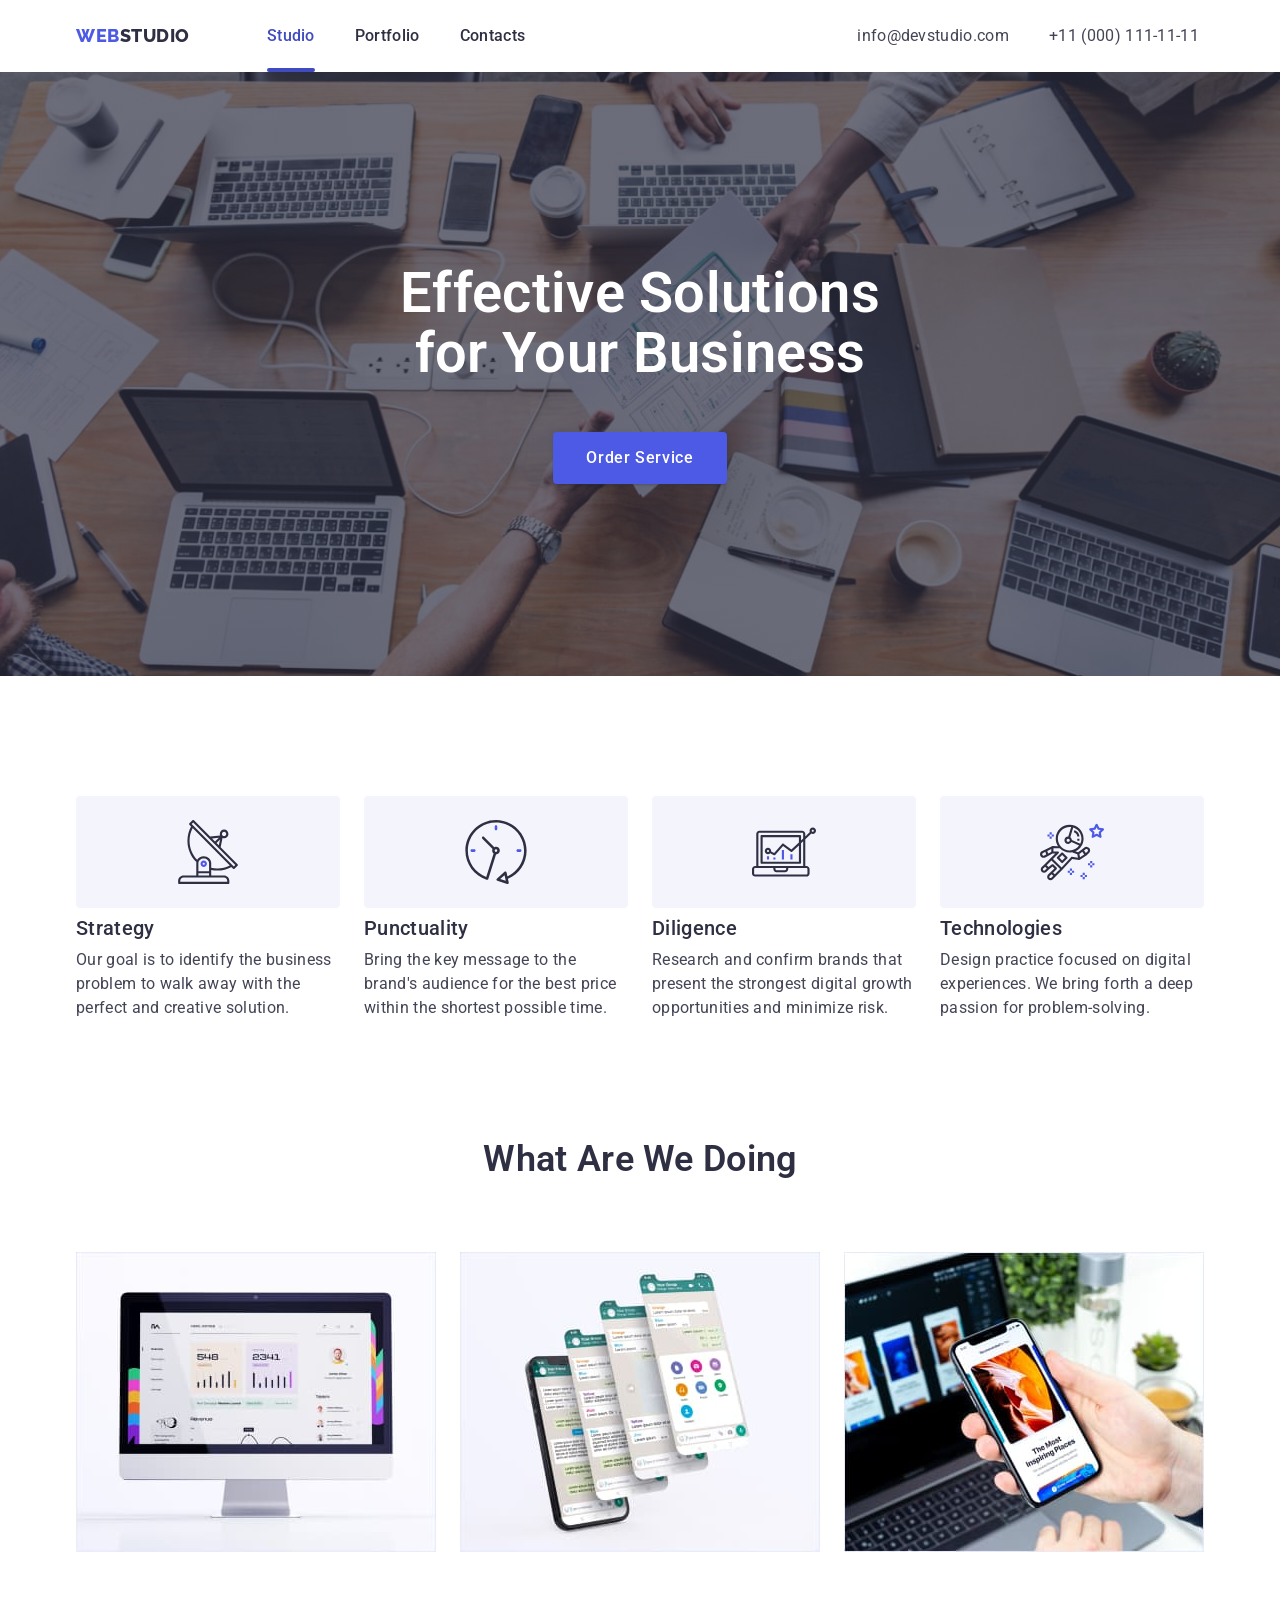
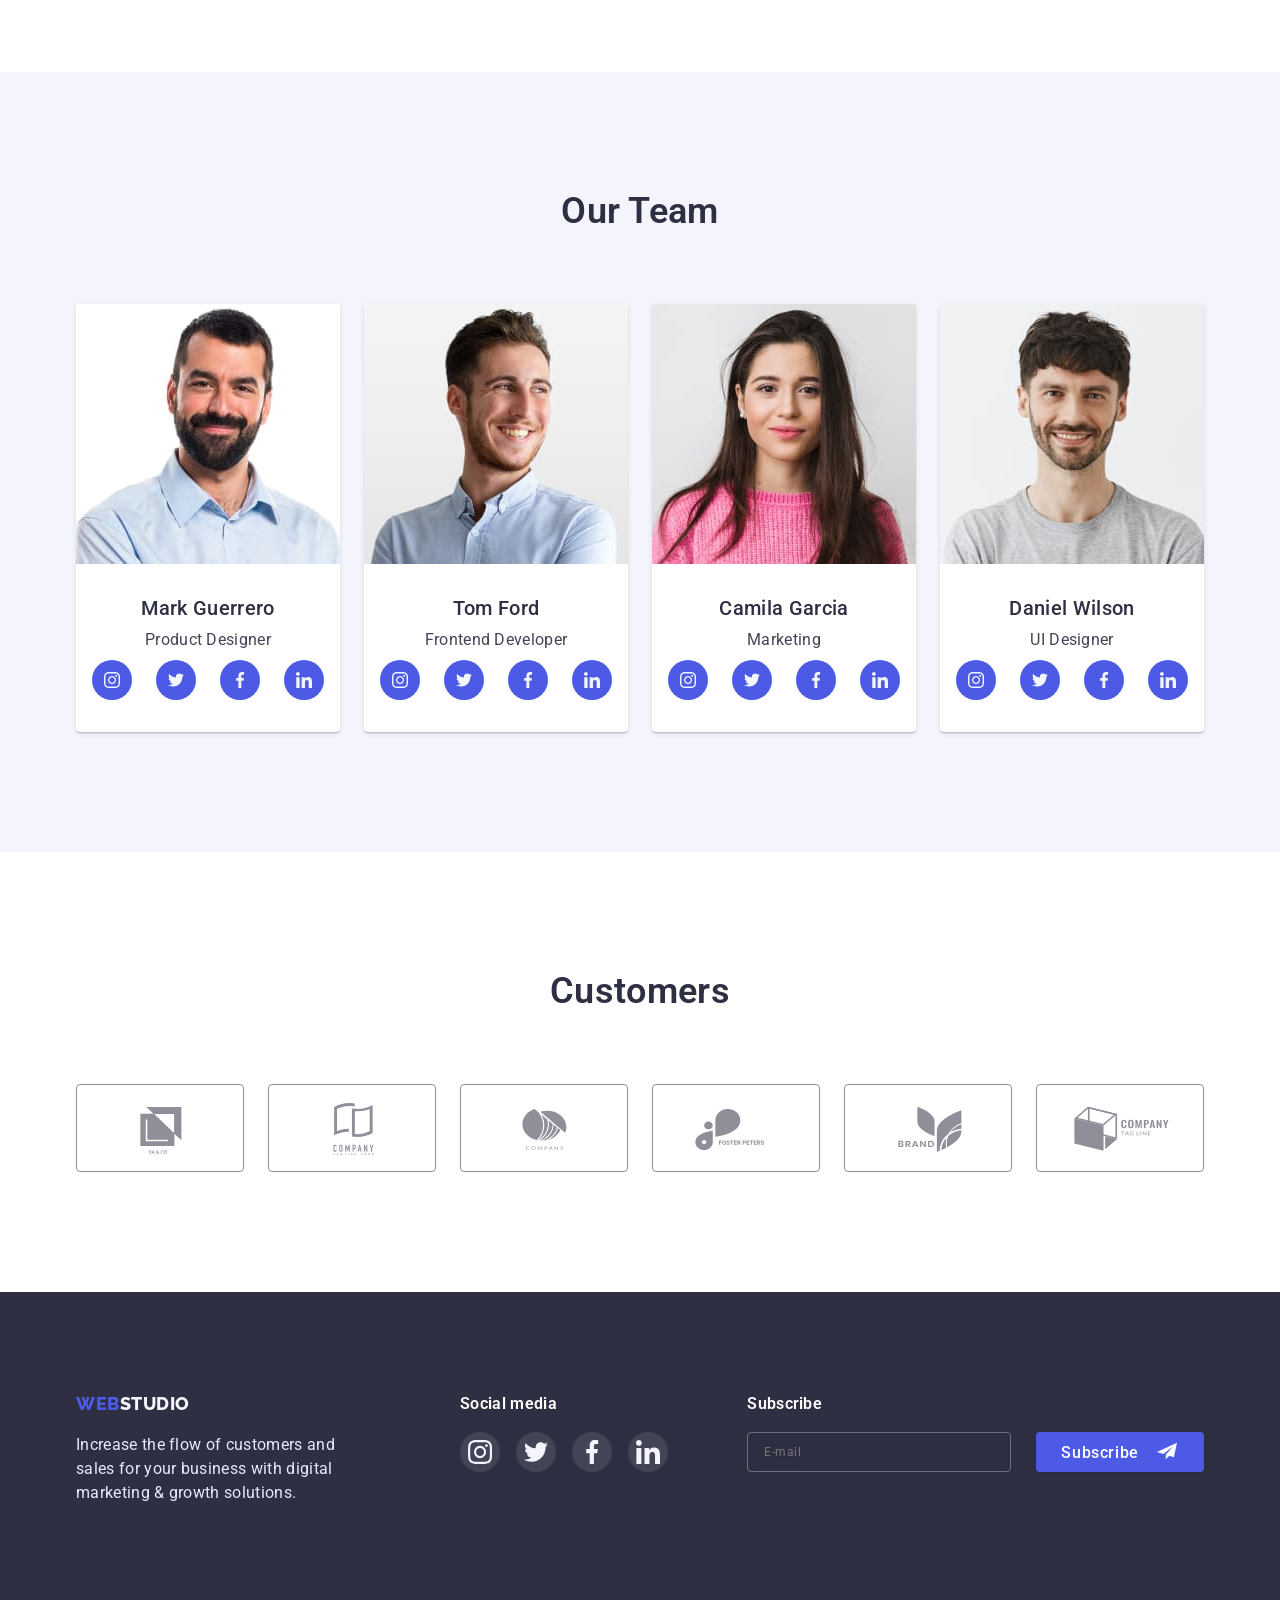
==== index.html @ 8a336330 "Modal form" ====
<!DOCTYPE html>
<html lang="en">
  <head>
    <meta charset="UTF-8" />
    <meta http-equiv="X-UA-Compatible" content="IE=edge" />
    <meta name="viewport" content="width=device-width, initial-scale=1.0" />
    <title>Document</title>
    <link rel="preconnect" href="https://fonts.googleapis.com" />
    <link rel="preconnect" href="https://fonts.gstatic.com" crossorigin />
    <link
      href="https://fonts.googleapis.com/css2?family=Raleway:wght@800&family=Roboto:wght@400;500;700;900&display=swap"
      rel="stylesheet"
    />
    <link
      rel="stylesheet"
      href="https://cdnjs.cloudflare.com/ajax/libs/modern-normalize/1.1.0/modern-normalize.min.css"
    />
    <link rel="stylesheet" href="css/styles.css" />
  </head>
  <body>
    <header class="page-header">
      <div class="container main-nav">
        <nav class="main-nav">
          <!--Logo-->
          <a class="logo" href="./index.html">
            <span class="logo-part">Web</span>studio
          </a>
          <!--Navigation-->
          <ul class="site-nav list">
            <li class="item">
              <a href="./index.html" class="link current">Studio</a>
            </li>
            <li class="item">
              <a href="./portfoilo.html" class="link">Portfolio</a>
            </li>
            <li class="item"><a href="/" class="link">Contacts</a></li>
          </ul>
        </nav>
        <!--Contacts-->
        <ul class="contacts list">
          <li class="item">
            <a href="mailto:info@devstudio.com" class="contacts-link"
              >info@devstudio.com</a
            >
          </li>
          <li class="item">
            <a href="tel:+110001111111" class="contacts-link"
              >+11 (000) 111-11-11</a
            >
          </li>
        </ul>
      </div>
    </header>

    <main>
      <section class="hero">
        <div class="container">
          <h1 class="hero-title">Effective Solutions for Your Business</h1>
          <!--Button-->
          <button data-modal-open class="button primary" type="button">
            Order Service
          </button>
        </div>
      </section>

      <!--Description-->
      <section class="section">
        <div class="container">
          <h2 class="section-title secret-name">Advantages</h2>
          <ul class="descr-list list">
            <li class="item">
              <div class="advantages">
                <svg class="advantages-icon">
                  <use
                    href="./images/icons.svg#icon-antenna"
                    width="64"
                    height="64"
                  ></use>
                </svg>
              </div>
              <h3 class="title">Strategy</h3>
              <p>
                Our goal is to identify the business problem to walk away with
                the perfect and creative solution.
              </p>
            </li>

            <li class="item">
              <div class="advantages">
                <svg class="advantages-icon">
                  <use
                    href="./images/icons.svg#icon-clock"
                    width="64"
                    height="64"
                  ></use>
                </svg>
              </div>
              <h3 class="title">Punctuality</h3>
              <p>
                Bring the key message to the brand's audience for the best price
                within the shortest possible time.
              </p>
            </li>

            <li class="item">
              <div class="advantages">
                <svg class="advantages-icon">
                  <use
                    href="./images/icons.svg#icon-diagram"
                    width="64"
                    height="64"
                  ></use>
                </svg>
              </div>
              <h3 class="title">Diligence</h3>
              <p>
                Research and confirm brands that present the strongest digital
                growth opportunities and minimize risk.
              </p>
            </li>

            <li class="item">
              <div class="advantages">
                <svg class="advantages-icon">
                  <use
                    href="./images/icons.svg#icon-astronaut"
                    width="64"
                    height="64"
                  ></use>
                </svg>
              </div>
              <h3 class="title">Technologies</h3>
              <p>
                Design practice focused on digital experiences. We bring forth a
                deep passion for problem-solving.
              </p>
            </li>
          </ul>
        </div>
      </section>

      <section class="section no-toppadding">
        <div class="container">
          <h2 class="section-title">What are we doing</h2>
          <ul class="example-list list">
            <li class="item">
              <img src="./images/pc.jpg" alt="PC" width="360" height="300" />
            </li>
            <li class="item">
              <img
                src="./images/smarphone.jpg"
                alt="Smarphone"
                width="360"
                height="300"
              />
            </li>
            <li class="item">
              <img
                src="./images/smarphone_in_hand.jpg"
                alt="Smarphone_in_hand"
                width="360"
                height="300"
              />
            </li>
          </ul>
        </div>
      </section>

      <!--Our Team-->
      <section class="section team">
        <div class="container">
          <h2 class="section-title">Our team</h2>
          <ul class="team-list list">
            <li class="card">
              <img
                class="image"
                src="./images/mark_guerrero.jpg"
                alt="Mark Guerrero"
                width="264"
                height="260"
              />
              <div class="card-content">
                <h3 class="title">Mark Guerrero</h3>
                <p>Product Designer</p>
                <ul class="social-links list">
                  <li>
                    <a href="/" class="icon instagram">
                      <svg width="16px" height="16px">
                        <use href="./images/icons.svg#icon-instagram"></use>
                      </svg>
                    </a>
                  </li>
                  <li>
                    <a href="/" class="icon twitter">
                      <svg width="16px" height="16px">
                        <use href="./images/icons.svg#icon-twitter"></use>
                      </svg>
                    </a>
                  </li>
                  <li>
                    <a href="/" class="icon facebook">
                      <svg width="16px" height="16px">
                        <use href="./images/icons.svg#icon-facebook"></use>
                      </svg>
                    </a>
                  </li>
                  <li>
                    <a href="/" class="icon linkedin">
                      <svg width="16px" height="16px">
                        <use href="./images/icons.svg#icon-linkedin"></use>
                      </svg>
                    </a>
                  </li>
                </ul>
              </div>
            </li>
            <li class="card">
              <img
                class="image"
                src="./images/tom_ford.jpg"
                alt="Tom Ford"
                width="264"
                height="260"
              />
              <div class="card-content">
                <h3 class="title">Tom Ford</h3>
                <p>Frontend Developer</p>
                <ul class="social-links list">
                  <li>
                    <a href="/" class="icon instagram">
                      <svg width="16px" height="16px">
                        <use href="./images/icons.svg#icon-instagram"></use>
                      </svg>
                    </a>
                  </li>
                  <li>
                    <a href="/" class="icon twitter">
                      <svg width="16px" height="16px">
                        <use href="./images/icons.svg#icon-twitter"></use>
                      </svg>
                    </a>
                  </li>
                  <li>
                    <a href="/" class="icon facebook">
                      <svg width="16px" height="16px">
                        <use href="./images/icons.svg#icon-facebook"></use>
                      </svg>
                    </a>
                  </li>
                  <li>
                    <a href="/" class="icon linkedin">
                      <svg width="16px" height="16px">
                        <use href="./images/icons.svg#icon-linkedin"></use>
                      </svg>
                    </a>
                  </li>
                </ul>
              </div>
            </li>
            <li class="card">
              <img
                class="image"
                src="./images/camila_garcia.jpg"
                alt="Camila Garcia"
                width="264"
                height="260"
              />
              <div class="card-content">
                <h3 class="title">Camila Garcia</h3>
                <p>Marketing</p>
                <ul class="social-links list">
                  <li>
                    <a href="/" class="icon instagram">
                      <svg width="16px" height="16px">
                        <use href="./images/icons.svg#icon-instagram"></use>
                      </svg>
                    </a>
                  </li>
                  <li>
                    <a href="/" class="icon twitter">
                      <svg width="16px" height="16px">
                        <use href="./images/icons.svg#icon-twitter"></use>
                      </svg>
                    </a>
                  </li>
                  <li>
                    <a href="/" class="icon facebook">
                      <svg width="16px" height="16px">
                        <use href="./images/icons.svg#icon-facebook"></use>
                      </svg>
                    </a>
                  </li>
                  <li>
                    <a href="/" class="icon linkedin">
                      <svg width="16px" height="16px">
                        <use href="./images/icons.svg#icon-linkedin"></use>
                      </svg>
                    </a>
                  </li>
                </ul>
              </div>
            </li>
            <li class="card">
              <img
                class="image"
                src="./images/daniel_wilson.jpg"
                alt="Daniel Wilson"
                width="264"
                height="260"
              />
              <div class="card-content">
                <h3 class="title">Daniel Wilson</h3>
                <p>UI Designer</p>
                <ul class="social-links list">
                  <li>
                    <a href="/" class="icon instagram">
                      <svg width="16px" height="16px">
                        <use href="./images/icons.svg#icon-instagram"></use>
                      </svg>
                    </a>
                  </li>
                  <li>
                    <a href="/" class="icon twitter">
                      <svg width="16px" height="16px">
                        <use href="./images/icons.svg#icon-twitter"></use>
                      </svg>
                    </a>
                  </li>
                  <li>
                    <a href="/" class="icon facebook">
                      <svg width="16px" height="16px">
                        <use href="./images/icons.svg#icon-facebook"></use>
                      </svg>
                    </a>
                  </li>
                  <li>
                    <a href="/" class="icon linkedin">
                      <svg width="16px" height="16px">
                        <use href="./images/icons.svg#icon-linkedin"></use>
                      </svg>
                    </a>
                  </li>
                </ul>
              </div>
            </li>
          </ul>
        </div>
      </section>

      <!-- Customers -->

      <section class="section">
        <div class="container">
          <h2 class="section-title">Customers</h2>
          <ul class="customers-list list">
            <li>
              <a href="/" class="customer">
                <svg class="customer-icon" width="104" height="56">
                  <use href="./images/icons.svg#icon-yaco"></use>
                </svg>
              </a>
            </li>
            <li>
              <a href="/" class="customer">
                <svg class="customer-icon" width="104" height="56">
                  <use href="./images/icons.svg#icon-tagline-here"></use>
                </svg>
              </a>
            </li>
            <li>
              <a href="/" class="customer">
                <svg class="customer-icon" width="104" height="56">
                  <use href="./images/icons.svg#icon-company"></use>
                </svg>
              </a>
            </li>
            <li>
              <a href="/" class="customer">
                <svg class="customer-icon" width="104" height="56">
                  <use href="./images/icons.svg#icon-foster-peters"></use>
                </svg>
              </a>
            </li>
            <li>
              <a href="/" class="customer">
                <svg class="customer-icon" width="104" height="56">
                  <use href="./images/icons.svg#icon-brand"></use>
                </svg>
              </a>
            </li>
            <li>
              <a href="/" class="customer">
                <svg class="customer-icon" width="104" height="56">
                  <use href="./images/icons.svg#icon-company-tagline"></use>
                </svg>
              </a>
            </li>
          </ul>
        </div>
      </section>
    </main>
    <footer class="footer">
      <div class="container">
        <!--Logo-->
        <div>
          <a href="./index.html" class="footer-logo">
            <span class="logo-part">Web</span>studio
          </a>
          <p class="text">
            Increase the flow of customers and sales for your business with
            digital marketing & growth solutions.
          </p>
        </div>

        <div class="link-container">
          <h2 class="links-header">Social media</h2>
          <ul class="social-links footer list">
            <li>
              <a href="/" class="icon footer">
                <svg width="24px" height="24px">
                  <use href="./images/icons.svg#icon-instagram"></use>
                </svg>
              </a>
            </li>
            <li>
              <a href="/" class="icon footer">
                <svg width="24px" height="24px">
                  <use href="./images/icons.svg#icon-twitter"></use>
                </svg>
              </a>
            </li>
            <li>
              <a href="/" class="icon footer">
                <svg width="24px" height="24px">
                  <use href="./images/icons.svg#icon-facebook"></use>
                </svg>
              </a>
            </li>
            <li>
              <a href="/" class="icon footer">
                <svg width="24px" height="24px">
                  <use href="./images/icons.svg#icon-linkedin"></use>
                </svg>
              </a>
            </li>
          </ul>
        </div>

        <div class="footer-subscribe">
          <p class="links-header">Subscribe</p>

          <form class="footer-form">
            <input
              type="email"
              class="form-input"
              name="email"
              id="email"
              placeholder="E-mail"
            />

            <button class="button primary" type="submit">
              Subscribe
              <svg width="24px" height="20px">
                <use href="./images/icons.svg#icon-plane"></use>
              </svg>
            </button>
          </form>
        </div>
      </div>
    </footer>
    <!-- Modal -->
    <div class="backdrop is-hidden" data-modal>
      <div class="modal">
        <button data-modal-close class="btn-close">
          <svg width="8px" height="8px">
            <use href="./images/icons.svg#icon-close"></use>
          </svg>
        </button>

        <form class="form">
          <h1 class="form-title">
            Leave your contacts and we will call you back
          </h1>

          <div class="form-field">
            <label for="name">Name</label>
            <div class="input-wrap">
              <input type="text" class="form-input" name="name" id="name" />
              <svg class="form-icon" width="18px" height="18px">
                <use href="./images/icons.svg#icon-person"></use>
              </svg>
            </div>
          </div>

          <div class="form-field">
            <label for="phone">Phone</label>
            <div class="input-wrap">
              <input type="tel" class="form-input" name="phone" id="phone" />
              <svg class="form-icon" width="18px" height="24px">
                <use href="./images/icons.svg#icon-phone"></use>
              </svg>
            </div>
          </div>

          <div class="form-field">
            <label for="email">Email</label>
            <div class="input-wrap">
              <input type="email" class="form-input" name="email" id="email" />
              <svg class="form-icon" width="18px" height="24px">
                <use href="./images/icons.svg#icon-email"></use>
              </svg>
            </div>
          </div>

          <div class="form-field">
            <label for="comment">Comment</label>
            <textarea
              name="comment"
              id="comment"
              rows="8"
              placeholder="Text input"
            ></textarea>
          </div>

          <div class="agree">
            <input class="checkbox" type="checkbox" name="policy" id="policy" />
            <span class="icon-noagree"></span>
            <label for="policy">
              I accept the terms and conditions of the
              <a class="link" href="">Privacy Policy</a>
            </label>
            <svg class="icon-agree" width="16px" height="16px">
              <use href="./images/icons.svg#icon-agree"></use>
            </svg>
          </div>

          <div class="form-btn">
            <button class="button primary" type="submit">Send</button>
          </div>
        </form>
      </div>
    </div>

    <script src="./modal.js"></script>
  </body>
</html>
---- css/styles.css ----
/* цвет основного текста #434455;
вторичный цвет текста #2E2F42;
белый #FFFFFF;
акцент #4D5AE5; 
Вторичный цвет фона #F4F4FD;
#E7E9FC;
*/

:root {
	--primary-text-color: #434455;
	--title-text-color: #2E2F42;
	--accent-color: #4D5AE5;
	--ocean-color: #404BBF;
	--primary-white-color: #FFFFFF;
	--secondary-white-color: #F4F4FD;
	--footer-white-color: #E7E9FC;

	--main-font-family: Roboto,
		sans-serif;
	--main-font-size: 16px;
	--main-line-height: 1.5;
	--section-title-font-size: 36px;
	--section-title-line-height: 1.11;
	--title-font-size: 20px;
	--title-line-height: 1.2;
	--main-letter-spacing: 0.02em;
	--btn-letter-spacing: 0.04em;

	--main-box-shadow: 0px 1px 6px rgba(46, 47, 66, 0.08),
		0px 1px 1px rgba(46, 47, 66, 0.16),
		0px 2px 1px rgba(46, 47, 66, 0.08);

	--main-cubic-bezier: cubic-bezier(0.4, 0, 0.2, 1);

}

.list {
	list-style: none;
}

.secret-name {
	position: absolute;
	width: 1px;
	height: 1px;
	margin: -1px;
	padding: 0;
	overflow: hidden;
	border: 0;
	clip: rect(0 0 0 0);
}

h1,
h2,
h3,
h4,
h5,
h6,
p,
ul {
	padding: 0;
	margin: 0;
}

img {
	display: block;

	max-width: 100%;
}

body {
	color: var(--primary-text-color);
	background-color: var(--primary-white-color);
	font-family: var(--main-font-family);
	font-size: var(--main-font-size);
	line-height: var(--main-line-height);
	letter-spacing: var(--main-letter-spacing);
}

.container {
	padding-left: 15px;
	padding-right: 15px;
	margin-left: auto;
	margin-right: auto;

	width: 1158px;
}

/* Logo */
.logo,
.footer-logo {
	color: var(--title-text-color);
	font-family: Raleway, sans-serif;
	font-weight: 800;
	font-size: 18px;
	line-height: 1.33;
	letter-spacing: 0.03em;
	text-transform: uppercase;
	text-decoration: none;
}

.logo-part {
	color: var(--accent-color);
}

/* Page header */
.page-header {
	box-shadow: 0px 2px 1px rgba(46, 47, 66, 0.08), 0px 1px 1px rgba(46, 47, 66, 0.16), 0px 1px 6px rgba(46, 47, 66, 0.08);
}

/* Site nav */

.main-nav {
	display: flex;
	align-items: center;
}

.site-nav {
	display: flex;
	margin-left: 77px;
}

.site-nav .item:not(:last-child) {
	margin-right: 40px;
}

.site-nav .link {
	display: block;
	padding-top: 24px;
	padding-bottom: 24px;

	color: var(--title-text-color);
	font-weight: 500;
	text-decoration: none;

	transition: color 250ms var(--main-cubic-bezier);
}

.contacts {
	display: flex;
	margin-left: 332px;
}

.contacts-link {
	color: var(--primary-text-color);
	text-decoration: none;

	transition: color 250ms var(--main-cubic-bezier);
}

.contacts .item+.item {
	margin-left: 40px;
}

.site-nav .link:hover,
.contacts-link:hover,
.site-nav .link:focus,
.contacts-link:focus {
	color: var(--ocean-color);
}

.site-nav .link.current {
	color: var(--ocean-color);
	position: relative;
}

.site-nav .link.current::after {
	position: absolute;
	display: inline-block;
	left: 0;
	bottom: 0;

	content: '';
	width: 100%;
	height: 4px;
	background-color: var(--ocean-color);
	border-radius: 2px;
	transform: scale(1, 1);
	transition: transform 250ms var(--main-cubic-bezier);
}

.site-nav .link.current:hover::after {
	transform: scale(0.3, 0.5);
}

/* Index.html */

/* Hero */

.hero {
	text-align: center;
	padding-top: 192px;
	padding-bottom: 192px;
	margin-left: auto;
	margin-right: auto;

	max-width: 1440px;
	min-height: 600px;

	background-color: var(--title-text-color);
	background-image:
		linear-gradient(to right, rgba(46, 47, 66, 0.7), rgba(46, 47, 66, 0.7)),
		url('../images/people_office.jpg');
	background-repeat: no-repeat;
	background-position: center;
	background-size: cover;
}

.hero-title {
	margin-left: auto;
	margin-right: auto;
	margin-bottom: 48px;

	width: 494px;

	color: var(--primary-white-color);
	font-weight: 600;
	font-size: 56px;
	line-height: 1.07;
}

/* Section */

.section {
	padding-top: 120px;
	padding-bottom: 120px;
}

.section.no-toppadding {
	padding-top: 0;
}

.toppadding {
	padding-top: 96px;
}

.section-title {
	margin-bottom: 72px;

	color: var(--title-text-color);
	font-weight: 600;
	font-size: var(--section-title-font-size);
	line-height: var(--section-title-line-height);
	text-align: center;
	text-transform: capitalize;
}

/* Features, Team, Examples */

.descr-list,
.team-list {
	display: flex;
}

.descr-list .item,
.team-list .card {
	margin-right: 24px;

	width: 264px;
}

.advantages {
	padding: 24px 100px;
	margin-bottom: 8px;

	height: 112px;
	border-radius: 4px;

	background-color: var(--secondary-white-color);
}

.example-list,
.work-list {
	display: flex;
	flex-wrap: wrap;
}

.example-list .item,
.work-list .item {
	width: 360px;
	margin-right: 24px;
	margin-bottom: 48px;
}

.work-list .item:hover,
.work-list .item:focus {
	box-shadow: var(--main-box-shadow);
}

.work-thumb {
	position: relative;
	overflow: hidden;
}

.work-overlay {
	position: absolute;
	top: 0;
	left: 0;
	width: 100%;
	height: 100%;
	background-color: var(--accent-color);
	transform: translateY(100%);

	transition: transform 250ms var(--main-cubic-bezier);
}

.work-descr {
	position: absolute;
	top: 40px;
	left: 32px;
	right: 32px;

	color: var(--secondary-white-color);
}

.work-list .item:hover .work-overlay,
.work-list .item:focus .work-overlay {
	transform: translateY(0);
}

.work-content {
	border-left: 0.5px solid #F4F4FD;
	border-right: 0.5px solid #F4F4FD;
	border-bottom: 0.5px solid #F4F4FD;
	box-shadow: 0px 1px 6px rgba(46, 47, 66, 0.08);
}

.work-content {
	padding: 32px 16px;
}

.card-content {
	padding: 32px 16px;
	text-align: center;
}

.descr-list .item:nth-child(4n),
.team-list .card:nth-child(4n),
.example-list .item:nth-child(3n),
.work-list .item:nth-child(3n) {
	margin-right: 0;
}

.example-list .item:nth-last-child(-n+3),
.work-list .item:nth-last-child(-n+3) {
	margin-bottom: 0;
}

.descr-list .title,
.team-list .title,
.work-list .title {
	margin-bottom: 8px;

	color: var(--title-text-color);
	font-weight: 500;
	font-size: var(--title-font-size);
	line-height: var(--title-line-height);
}

.social-links {
	display: inline-flex;
	gap: 24px;

	margin-top: 8px;
}

.icon {
	display: flex;
	justify-content: center;
	align-items: center;

	background: var(--accent-color);
	width: 40px;
	height: 40px;
	border-radius: 50%;

	transition: background 250ms var(--main-cubic-bezier);
}

.icon:hover,
.icon:focus {
	background: var(--ocean-color);
}

.team {
	background-color: var(--secondary-white-color);
}

.card {
	background-color: var(--primary-white-color);
	width: 264px;

	box-shadow: var(--main-box-shadow);
	border-radius: 0px 0px 4px 4px;
}

/* Customers */

.customers-list {
	display: flex;
	gap: 24px;
}

.customers-list li {
	width: calc((100% - 120px) / 6);
	height: 88px;
}

.customer {
	display: inline-flex;
	align-items: center;
	justify-content: center;

	width: 100%;
	height: 100%;

	border: 1px solid #8E8F99;
	border-radius: 4px;
	fill: #8E8F99;

	transition: border-color 250ms var(--main-cubic-bezier), fill 250ms var(--main-cubic-bezier);
}

.customer:hover,
.customer:focus {
	border-color: var(--accent-color);
	fill: var(--accent-color);
}

/* Filter */

.filter {
	margin-bottom: 72px;
	display: flex;
	justify-content: center;
}

.filter .item:not(:last-child) {
	margin-right: 24px;
}

/* Button */

.button {
	padding: 12px 24px;

	color: var(--title-text-color);
	background-color: var(--primary-white-color);
	cursor: pointer;
	font-weight: 500;
	letter-spacing: var(--btn-letter-spacing);

	border: 1px solid transparent;
	border-radius: 4px;
}

.button.primary {
	padding: 16px 32px;

	color: var(--primary-white-color);
	background-color: var(--accent-color);

	box-shadow: var(--main-box-shadow);

	transition: background-color 250ms var(--main-cubic-bezier), box-shadow 250ms var(--main-cubic-bezier);
}

.button.secondary {
	color: var(--accent-color);
	background-color: var(--secondary-white-color);

	border-color: var(--footer-white-color);

	transition: color 250ms var(--main-cubic-bezier), background-color 250ms var(--main-cubic-bezier),
		border-color 250ms var(--main-cubic-bezier), box-shadow 250ms var(--main-cubic-bezier);

}

.button.primary:hover,
.button.primary:focus {
	background-color: var(--ocean-color);

	box-shadow: 0px 4px 4px rgba(0, 0, 0, 0.15);
}

.button.secondary:hover,
.button.secondary:focus {
	color: var(--primary-white-color);
	background-color: var(--ocean-color);

	border-color: var(--ocean-color);
	box-shadow: 0px 3px 1px rgba(0, 0, 0, 0.1), 0px 2px 1px rgba(0, 0, 0, 0.08), 0px 2px 2px rgba(0, 0, 0, 0.12);
}

/* Footer */

.footer-logo {
	display: inline-block;

	color: var(--secondary-white-color);
}

.footer {
	background-color: var(--title-text-color);
}

footer {
	padding-top: 100px;
	padding-bottom: 100px;
}

.footer .container {
	display: flex;
}

.footer .text {
	width: 264px;
	margin-top: 16px;

	color: var(--footer-white-color);
	font-size: var(--main-font-size);
	line-height: var(--main-line-height);
	letter-spacing: var(--main-letter-spacing);

}

.links-header {
	font-weight: 600;
	font-size: inherit;
	letter-spacing: 0.02em;
	color: var(--primary-white-color);
}

.link-container {
	margin-left: 120px;
}

.social-links.footer {
	margin-top: 16px;
	gap: 16px;
}

.icon.footer {
	background: rgba(255, 255, 255, 0.1);

	transition: background 250ms var(--main-cubic-bezier);
}

.icon.footer:hover,
.icon.footer:focus {
	background: #31D0AA;
}

.footer-subscribe {
	margin-left: auto;
}

.footer-form {
	display: flex;
	align-items: center;
	margin-top: 16px;
}

.footer-form input {
	padding: 8px 16px;

	height: 40px;
	width: 264px;
	background-color: transparent;

	border: 1px solid rgba(255, 255, 255, 0.3);
	filter: drop-shadow(0px 4px 4px rgba(0, 0, 0, 0.15));
	border-radius: 4px;

	font-weight: 400;
	font-size: 12px;
	line-height: 2;

	letter-spacing: 0.04em;

	color: rgba(255, 255, 255, 0.6);
}

.footer-form .button.primary {
	display: inline-flex;
	height: 40px;
	margin-left: 25px;
	padding: 8px 24px;
	line-height: var(--main-line-height);
}

.footer-form .button.primary svg {
	margin-left: 16px;
}

/* Modal */

.backdrop {
	position: fixed;
	top: 0;
	left: 0;

	width: 100%;
	height: 100%;

	background: rgba(46, 47, 66, 0.4);

	opacity: 1;
	transition: opacity 250ms var(--main-cubic-bezier);
}

.backdrop.is-hidden {
	opacity: 0;
	pointer-events: none;
}

.backdrop.is-hidden .modal {
	transform: translate(-50%, -50%) scale(0.3);
}

.modal {
	position: absolute;
	top: 50%;
	left: 50%;

	min-height: 576px;
	min-width: 408px;

	background: #FCFCFC;
	box-shadow: 0px 1px 1px rgba(0, 0, 0, 0.14), 0px 1px 3px rgba(0, 0, 0, 0.12), 0px 2px 1px rgba(0, 0, 0, 0.2);
	border-radius: 4px;

	transform: translate(-50%, -50%) scale(1);
	transition: transform 250ms var(--main-cubic-bezier);
}

.btn-close {
	display: flex;
	position: absolute;
	top: 24px;
	right: 24px;

	padding: 8px;
	cursor: pointer;
	background: #E7E9FC;
	border: 1px solid rgba(0, 0, 0, 0.1);
	border-radius: 50%;

	transition: fill 250ms var(--main-cubic-bezier), background-color 250ms var(--main-cubic-bezier), border-color 250ms var(--main-cubic-bezier);
}

.btn-close:hover,
.btn-close:focus {
	fill: var(--primary-white-color);
	background-color: var(--ocean-color);
	border-color: var(--ocean-color);
}

/* Modal form */

textarea {
	resize: none;
	border: 1px solid rgba(33, 33, 33, 0.2);
	border-radius: 4px;

	transition: border-color 250ms var(--main-cubic-bezier);
	outline: none;
}

textarea:focus {
	border-color: var(--accent-color);
}

.form {
	/* outline: 1px solid tomato; */
	width: 360px;
	margin-top: 72px;
	margin-right: auto;
	margin-bottom: 24px;
	margin-left: auto;
}

.form-title {
	margin-bottom: 14px;

	font-weight: 500;
	font-size: 16px;
	line-height: var(--main-line-height);
	text-align: center;

	color: var(--title-text-color);
}

.form-field {
	/* outline: 1px solid teal; */
	margin-bottom: 8px;
	display: flex;
	flex-direction: column;
}

.input-wrap {
	position: relative;
}

.form-input {
	width: 100%;
	margin: 0;
	padding-top: 11px;
	padding-bottom: 11px;
	padding-left: 38px;

	border: 1px solid rgba(33, 33, 33, 0.2);
	border-radius: 4px;

	transition: border-color 250ms var(--main-cubic-bezier);
	outline: none;
}

.form-icon {
	position: absolute;
	top: 50%;
	left: 16px;
	transform: translateY(-50%);

	fill: var(--title-text-color);
	transition: fill 250ms var(--main-cubic-bezier);
}

.form-input:focus~.form-icon {
	fill: var(--accent-color);
}

.form-input:focus {
	border-color: var(--accent-color);
	border-radius: 4px;
}

.form-field label {
	margin-bottom: 4px;
}

.form-field ::placeholder {
	font-size: 12px;
	line-height: 1.33;
	letter-spacing: 0.04em;

	color: rgba(117, 117, 117, 0.5);
}

.form-field label,
.agree label {
	font-weight: 400;
	font-size: 12px;
	line-height: 1.33;

	letter-spacing: 0.04em;

	color: #8E8F99;
}

.agree .link {
	color: var(--accent-color);
}

.checkbox {
	position: absolute;
	width: 1px;
	height: 1px;
	margin: -1px;
	padding: 0;
	overflow: hidden;
	border: 0;
	clip: rect(0 0 0 0);
}

.icon-noagree {
	display: inline-block;
	width: 16px;
	height: 16px;
	border: 1.25px solid var(--title-text-color);
	border-radius: 2px;
}

.icon-agree {
	position: absolute;
	top: 0;
	left: 0;
	scale: 0;

	transition: scale 250ms var(--main-cubic-bezier);
}

.checkbox:checked~.icon-agree {
	scale: 1;
}

.agree {
	position: relative;
	display: flex;
	align-items: center;

	margin-top: 16px;
	margin-bottom: 24px;
}

.agree label {
	margin-left: 10px;
}

.form-btn {
	display: flex;
	justify-content: center;
}
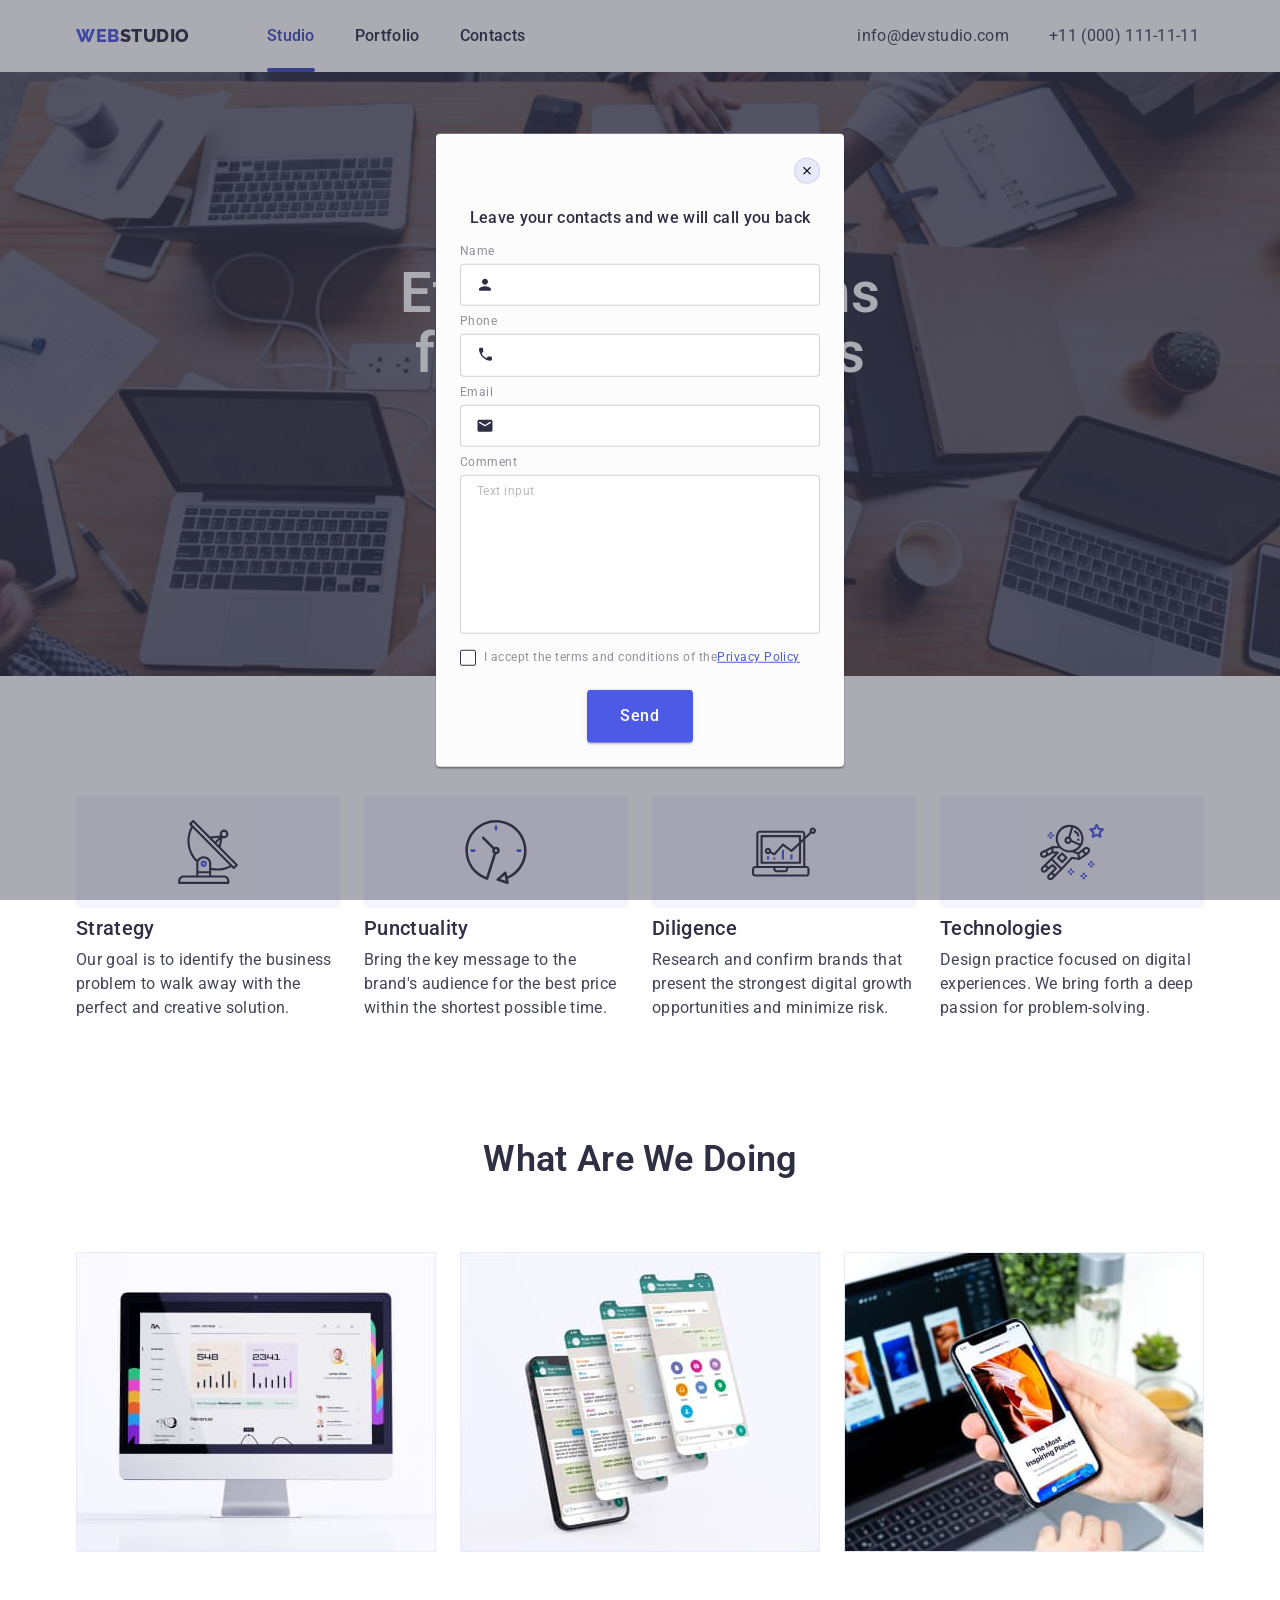
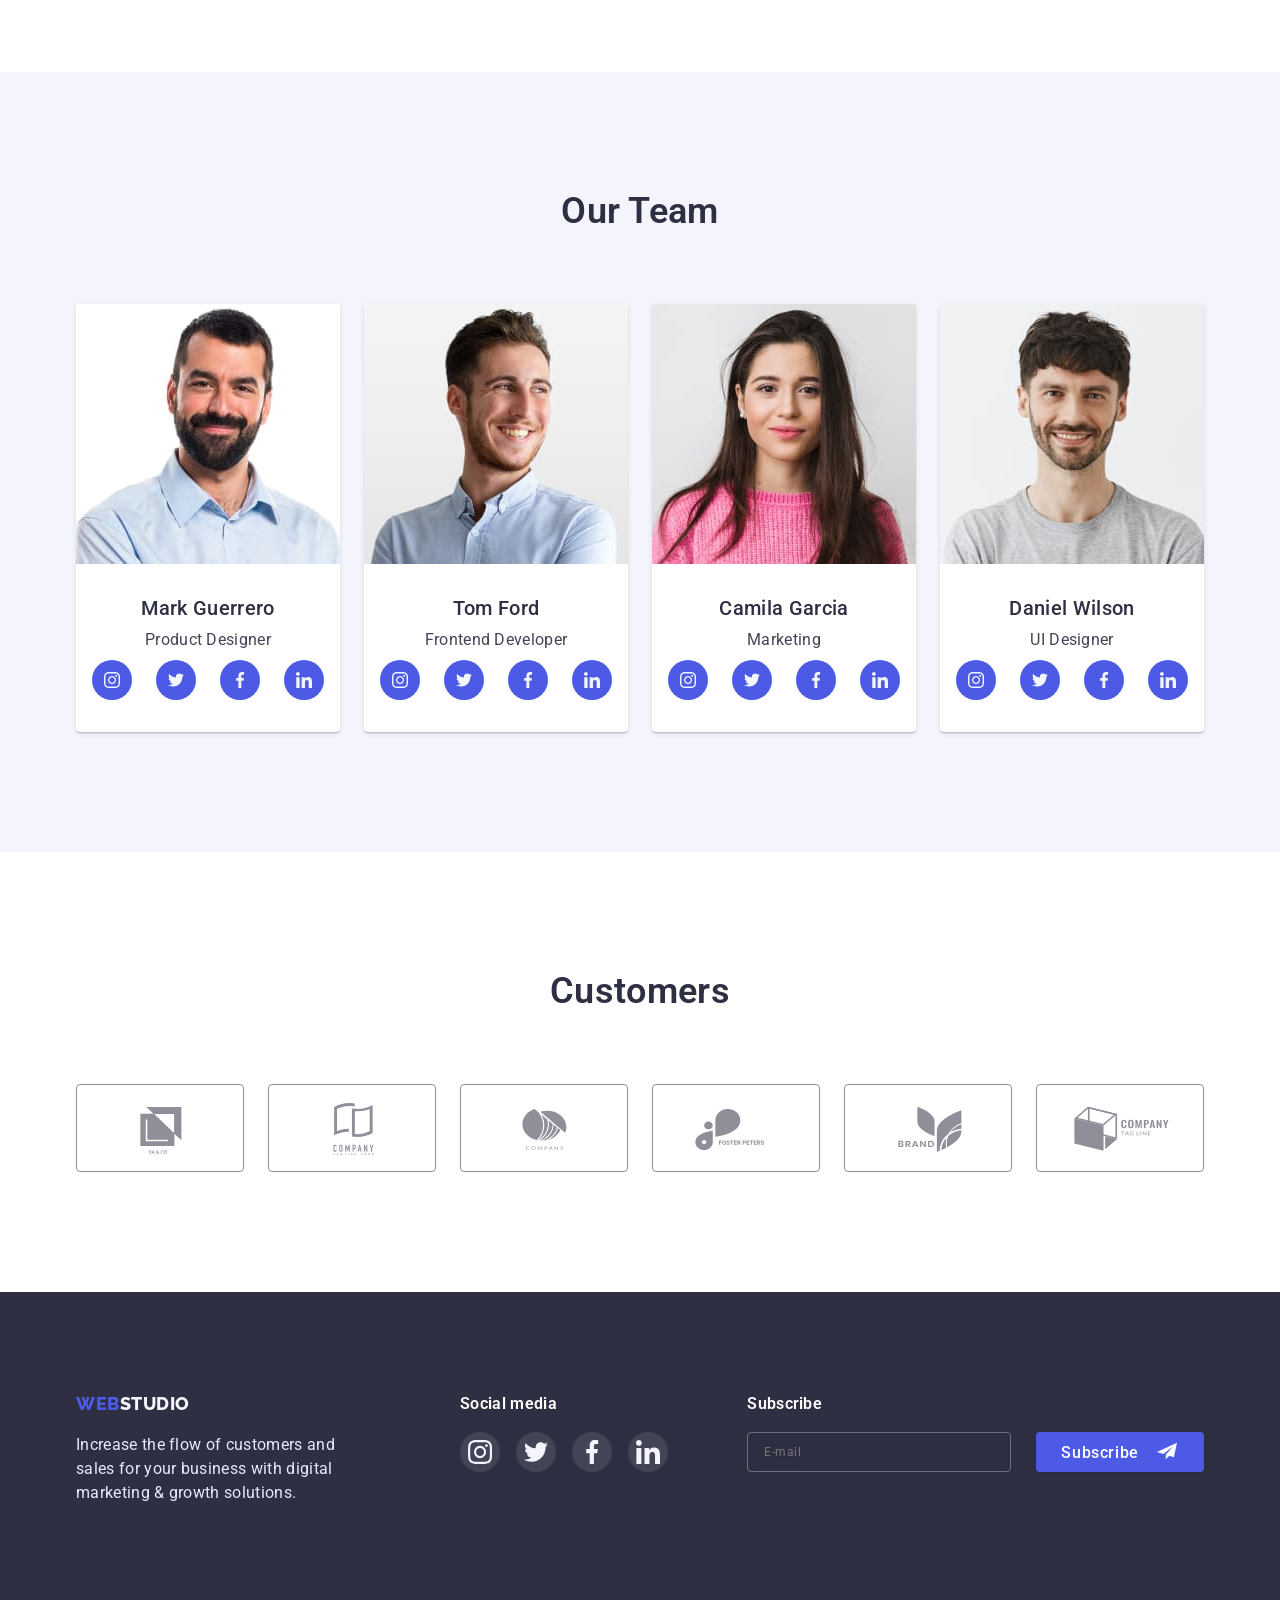
==== commit 1c0b680d: "edits checkbox, textarea" ====
--- a/index.html
+++ b/index.html
@@ -469,7 +469,7 @@
       </div>
     </footer>
     <!-- Modal -->
-    <div class="backdrop is-hidden" data-modal>
+    <div class="backdrop" data-modal>
       <div class="modal">
         <button data-modal-close class="btn-close">
           <svg width="8px" height="8px">
@@ -523,15 +523,15 @@
           </div>
 
           <div class="agree">
-            <input class="checkbox" type="checkbox" name="policy" id="policy" />
-            <span class="icon-noagree"></span>
-            <label for="policy">
+            <label>
+              <input class="checkbox" type="checkbox" name="policy" />
+              <span class="icon-noagree"></span>
+              <svg class="icon-agree" width="16px" height="16px">
+                <use href="./images/icons.svg#icon-agree"></use>
+              </svg>
               I accept the terms and conditions of the
               <a class="link" href="">Privacy Policy</a>
             </label>
-            <svg class="icon-agree" width="16px" height="16px">
-              <use href="./images/icons.svg#icon-agree"></use>
-            </svg>
           </div>
 
           <div class="form-btn">
--- a/css/styles.css
+++ b/css/styles.css
@@ -659,6 +659,8 @@
 
 textarea {
 	resize: none;
+	padding-left: 16px;
+	padding-top: 8px;
 	border: 1px solid rgba(33, 33, 33, 0.2);
 	border-radius: 4px;
 
@@ -755,6 +757,12 @@
 	letter-spacing: 0.04em;
 
 	color: #8E8F99;
+}
+
+.agree label {
+	position: relative;
+	display: flex;
+	align-items: center;
 }
 
 .agree .link {
@@ -773,11 +781,12 @@
 }
 
 .icon-noagree {
-	display: inline-block;
 	width: 16px;
 	height: 16px;
 	border: 1.25px solid var(--title-text-color);
 	border-radius: 2px;
+
+	margin-right: 8px;
 }
 
 .icon-agree {
@@ -794,18 +803,10 @@
 }
 
 .agree {
-	position: relative;
-	display: flex;
-	align-items: center;
-
 	margin-top: 16px;
 	margin-bottom: 24px;
 }
 
-.agree label {
-	margin-left: 10px;
-}
-
 .form-btn {
 	display: flex;
 	justify-content: center;
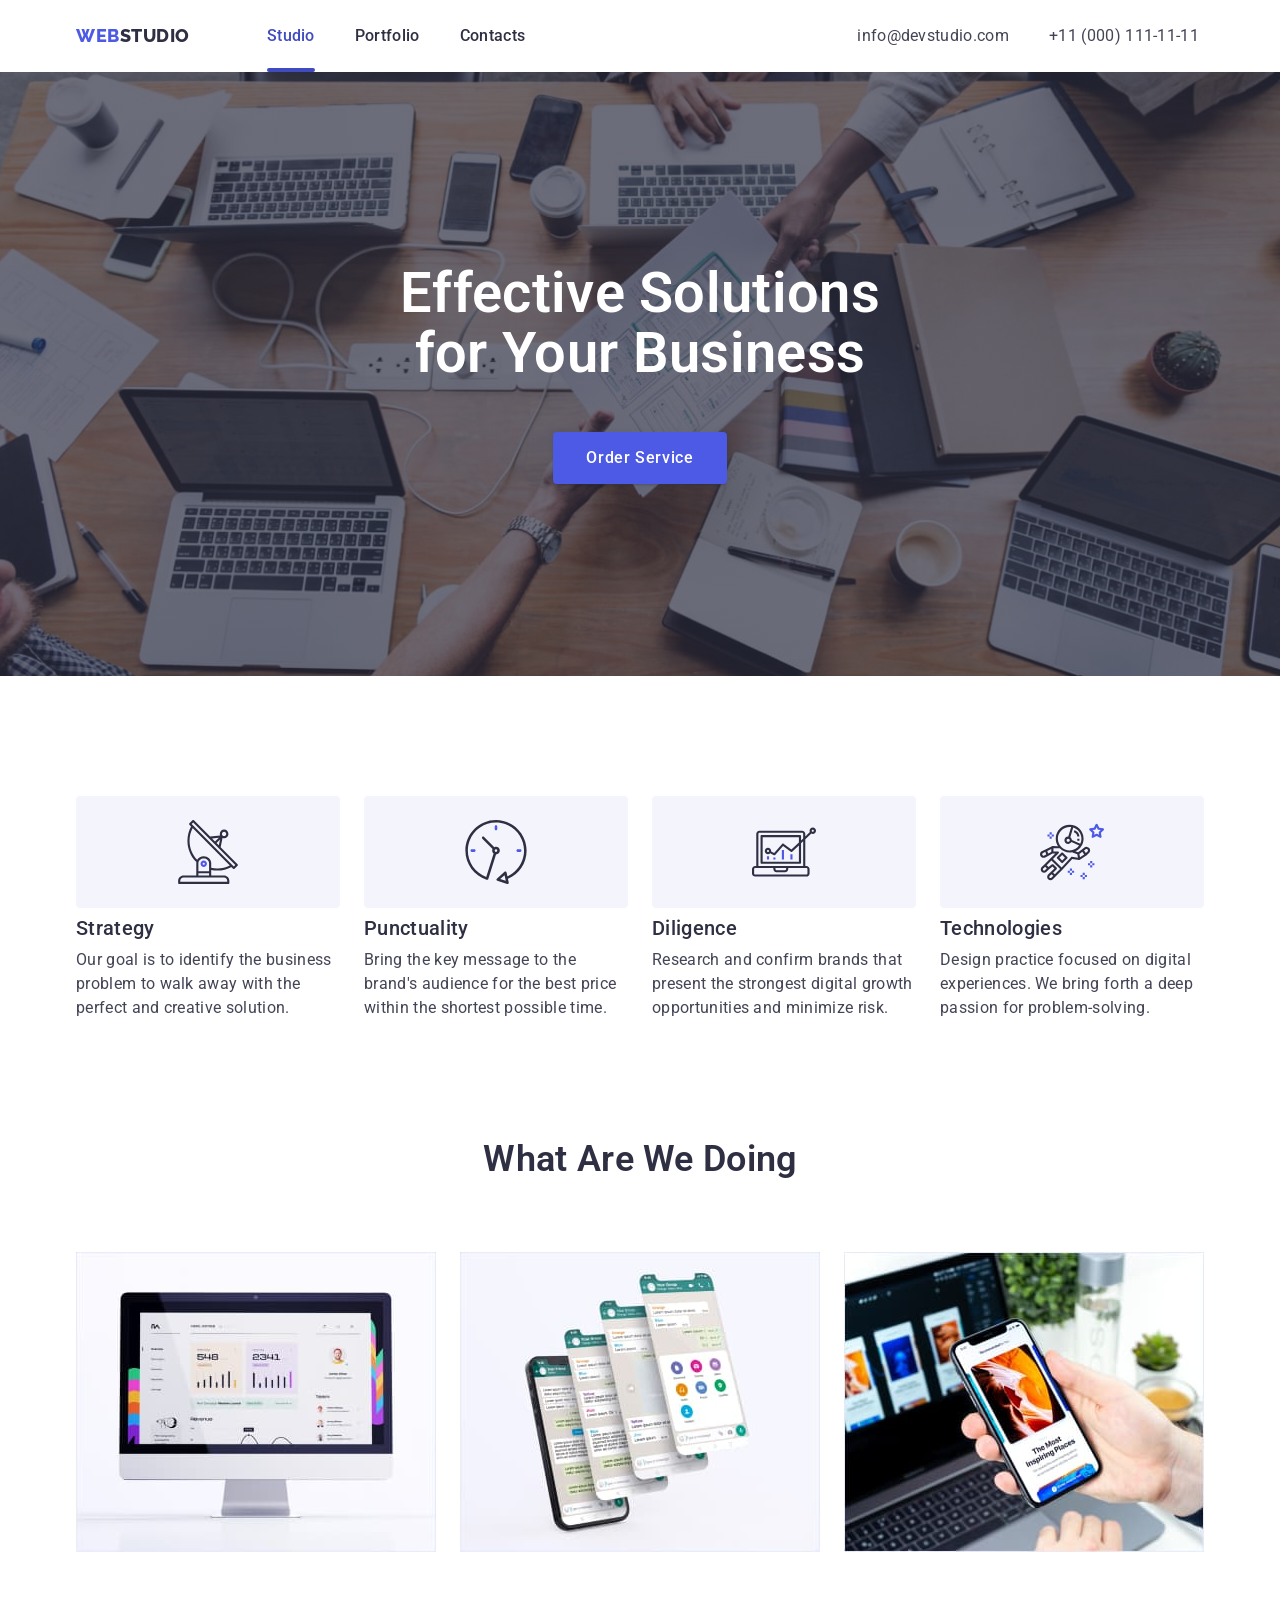
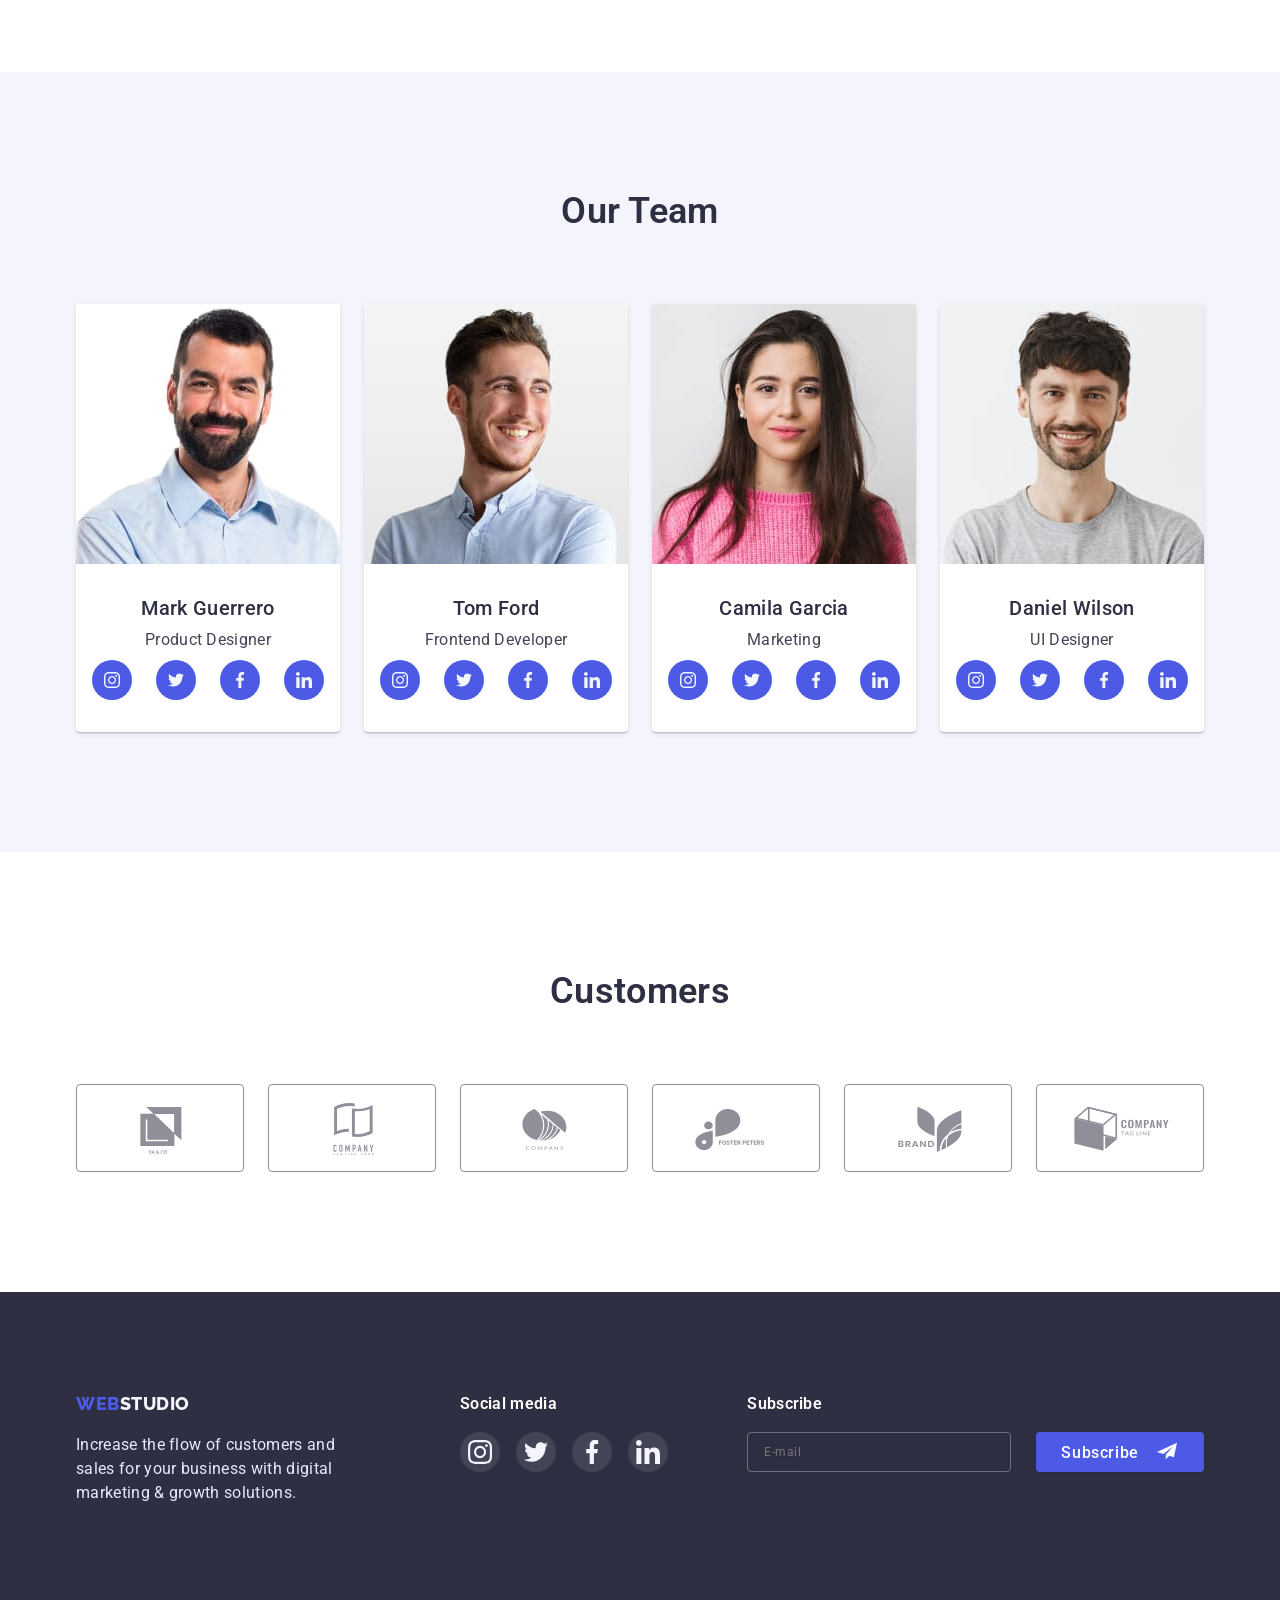
==== commit 2492ef0a: "is-hidden" ====
--- a/index.html
+++ b/index.html
@@ -469,7 +469,7 @@
       </div>
     </footer>
     <!-- Modal -->
-    <div class="backdrop" data-modal>
+    <div class="backdrop is-hidden" data-modal>
       <div class="modal">
         <button data-modal-close class="btn-close">
           <svg width="8px" height="8px">
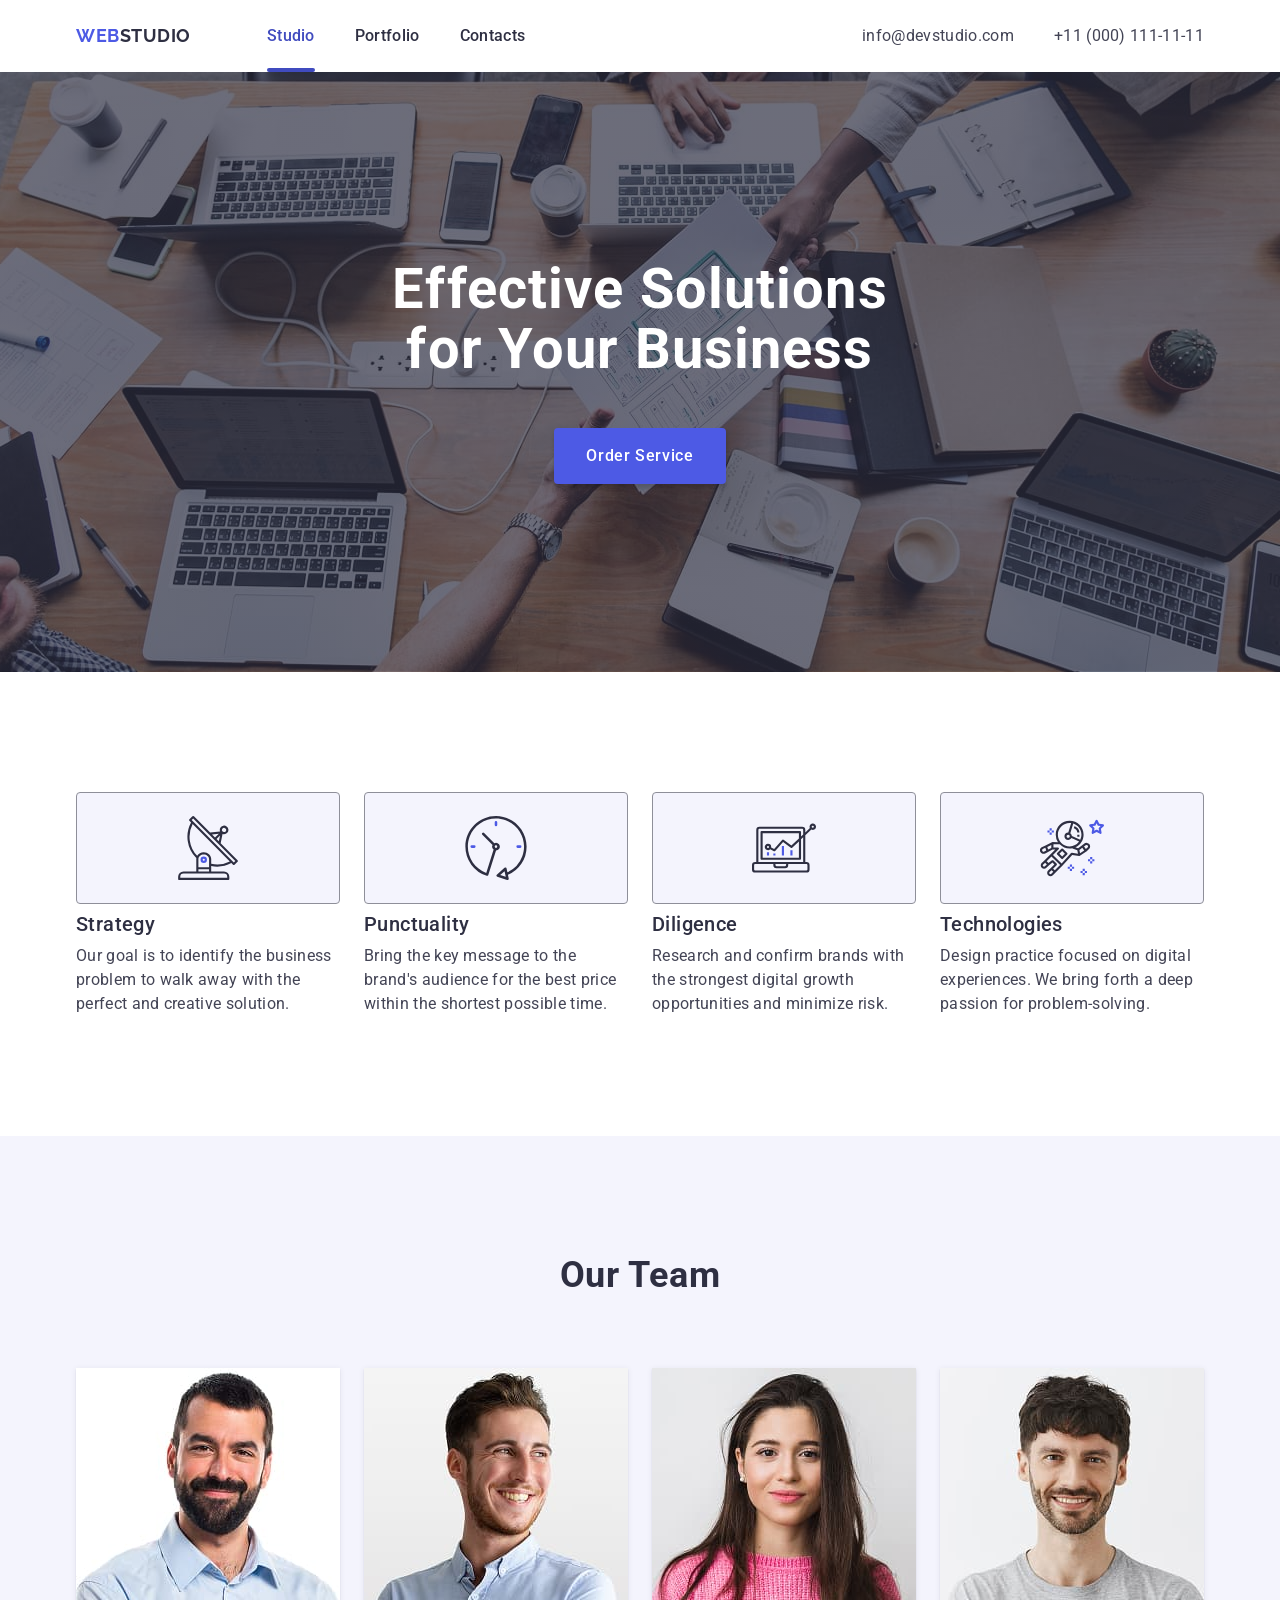
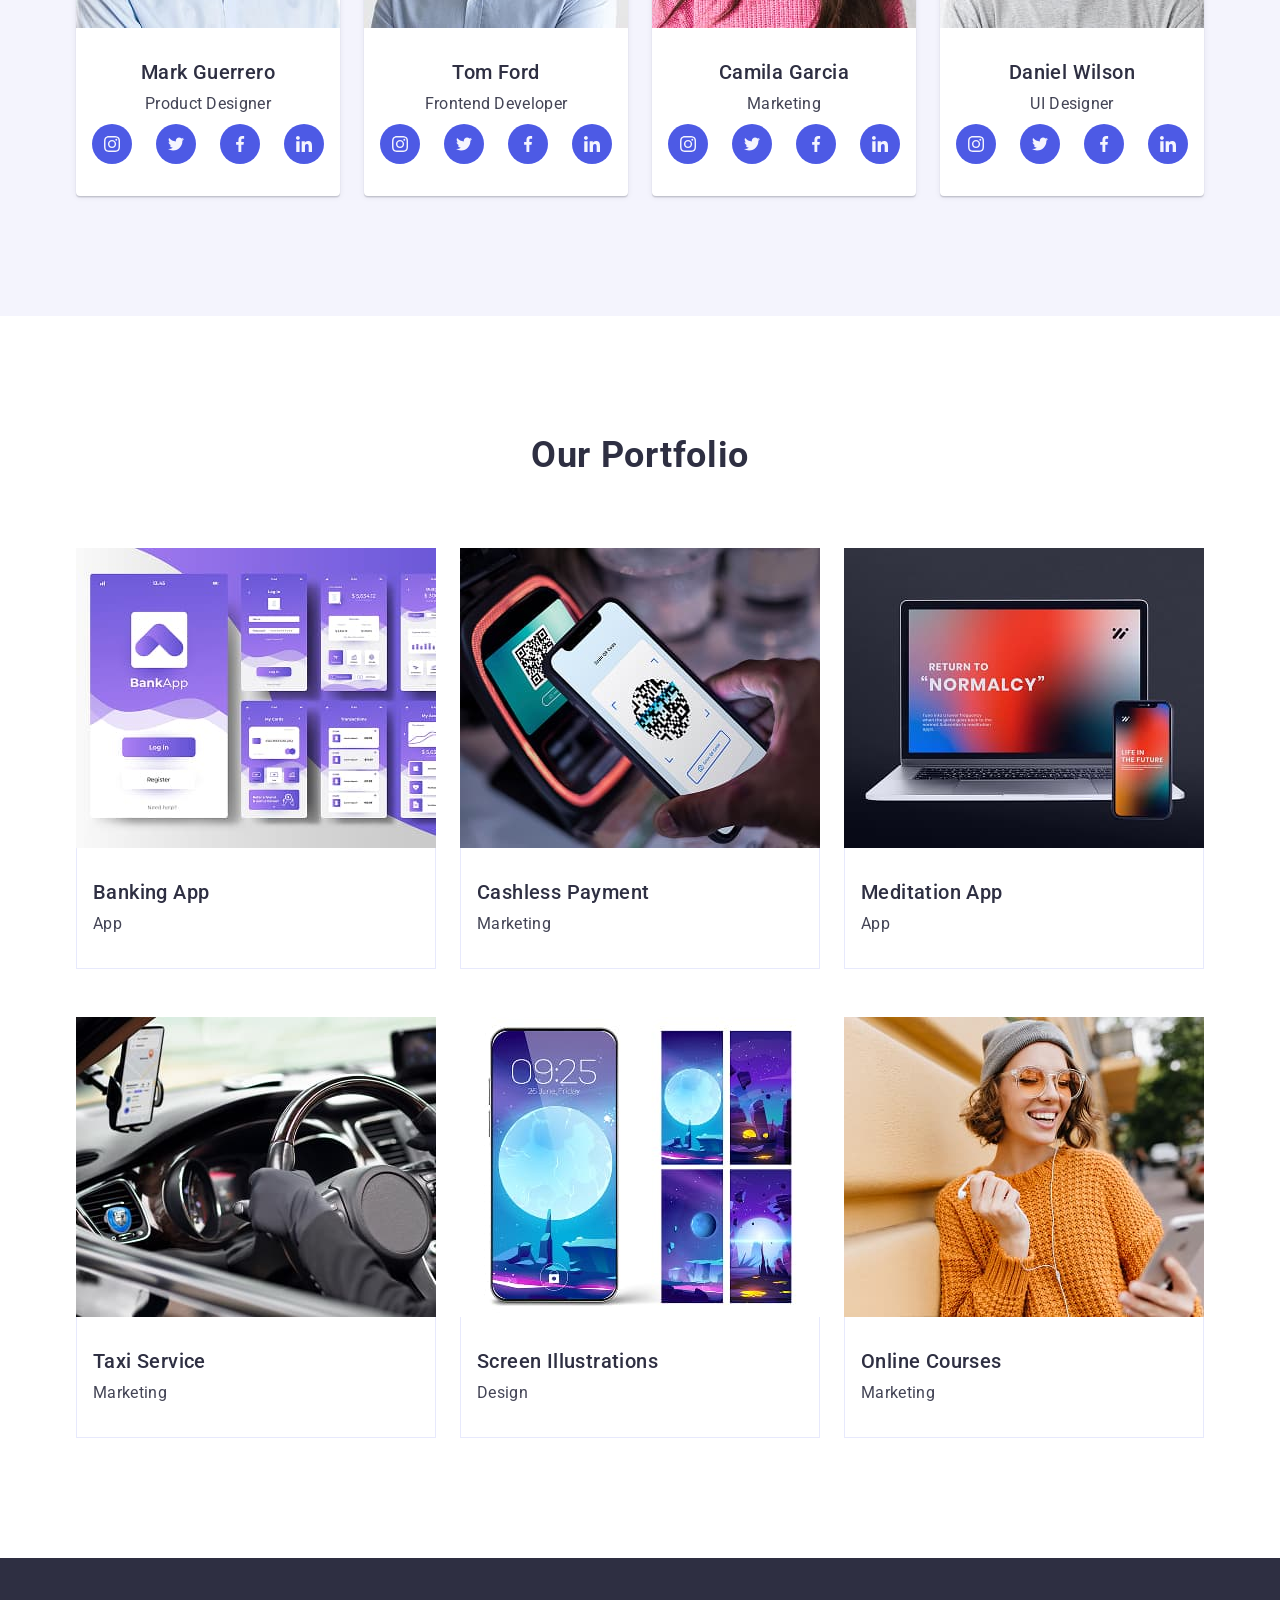
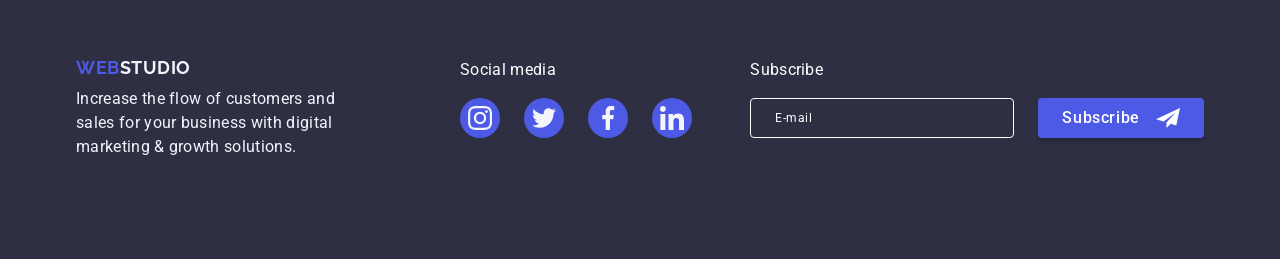
==== commit 6c59d885: "Initial commit" ====
--- a/index.html
+++ b/index.html
@@ -2,135 +2,124 @@
 <html lang="en">
   <head>
     <meta charset="UTF-8" />
-    <meta http-equiv="X-UA-Compatible" content="IE=edge" />
     <meta name="viewport" content="width=device-width, initial-scale=1.0" />
-    <title>Document</title>
+    <title>WebStudio</title>
+    <link rel="icon" href="./images/favicon.ico" type="image/x-icon" />
+    <link
+      rel="stylesheet"
+      href="https://cdnjs.cloudflare.com/ajax/libs/modern-normalize/3.0.1/modern-normalize.min.css"
+      integrity="sha512-q6WgHqiHlKyOqslT/lgBgodhd03Wp4BEqKeW6nNtlOY4quzyG3VoQKFrieaCeSnuVseNKRGpGeDU3qPmabCANg=="
+      crossorigin="anonymous"
+      referrerpolicy="no-referrer"
+    />
     <link rel="preconnect" href="https://fonts.googleapis.com" />
     <link rel="preconnect" href="https://fonts.gstatic.com" crossorigin />
     <link
-      href="https://fonts.googleapis.com/css2?family=Raleway:wght@800&family=Roboto:wght@400;500;700;900&display=swap"
+      href="https://fonts.googleapis.com/css2?family=Raleway:wght@700&family=Roboto:wght@400;500;700&display=swap"
       rel="stylesheet"
     />
-    <link
-      rel="stylesheet"
-      href="https://cdnjs.cloudflare.com/ajax/libs/modern-normalize/1.1.0/modern-normalize.min.css"
-    />
-    <link rel="stylesheet" href="css/styles.css" />
+    <link rel="stylesheet" href="./css/styles.css" />
   </head>
   <body>
-    <header class="page-header">
-      <div class="container main-nav">
-        <nav class="main-nav">
-          <!--Logo-->
-          <a class="logo" href="./index.html">
-            <span class="logo-part">Web</span>studio
-          </a>
-          <!--Navigation-->
-          <ul class="site-nav list">
-            <li class="item">
-              <a href="./index.html" class="link current">Studio</a>
-            </li>
-            <li class="item">
-              <a href="./portfoilo.html" class="link">Portfolio</a>
-            </li>
-            <li class="item"><a href="/" class="link">Contacts</a></li>
+    <header class="header">
+      <div class="container">
+        <nav class="navigation">
+          <!-- logo -->
+          <a class="logo" href="./index.html"
+            ><span class="logo-part">Web</span>studio</a
+          >
+          <!-- navigation -->
+          <ul class="navigation-list">
+            <li class="navigation-item">
+              <a class="navigation-item-link current" href="">Studio</a>
+            </li>
+            <li class="navigation-item">
+              <a class="navigation-item-link" href="">Portfolio</a>
+            </li>
+            <li class="navigation-item">
+              <a class="navigation-item-link" href="">Contacts</a>
+            </li>
           </ul>
         </nav>
-        <!--Contacts-->
-        <ul class="contacts list">
-          <li class="item">
-            <a href="mailto:info@devstudio.com" class="contacts-link"
-              >info@devstudio.com</a
-            >
-          </li>
-          <li class="item">
-            <a href="tel:+110001111111" class="contacts-link"
-              >+11 (000) 111-11-11</a
-            >
-          </li>
-        </ul>
+        <!-- contacts -->
+        <address class="contacts">
+          <ul class="contacts-list">
+            <li class="contacts-item">
+              <a class="contacts-item-link" href="mailto:info@devstudio.com"
+                >info@devstudio.com</a
+              >
+            </li>
+            <li class="contacts-item">
+              <a class="contacts-item-link" href="tel:+110001111111"
+                >+11 (000) 111-11-11</a
+              >
+            </li>
+          </ul>
+        </address>
       </div>
     </header>
 
-    <main>
-      <section class="hero">
+    <main class="main">
+      <section class="hero-section">
         <div class="container">
           <h1 class="hero-title">Effective Solutions for Your Business</h1>
-          <!--Button-->
-          <button data-modal-open class="button primary" type="button">
+          <button class="button" type="button" data-modal-open>
             Order Service
           </button>
         </div>
       </section>
 
-      <!--Description-->
-      <section class="section">
+      <!-- description -->
+      <section class="section description-section">
         <div class="container">
-          <h2 class="section-title secret-name">Advantages</h2>
-          <ul class="descr-list list">
-            <li class="item">
-              <div class="advantages">
-                <svg class="advantages-icon">
-                  <use
-                    href="./images/icons.svg#icon-antenna"
-                    width="64"
-                    height="64"
-                  ></use>
+          <h2 class="description-title section-title hidden">Why us?</h2>
+          <ul class="description-list">
+            <li class="description-item">
+              <div class="description-ico-wrap">
+                <svg class="description-ico" width="64" height="64">
+                  <use href="./images/icons.svg#icon-antenna"></use>
                 </svg>
               </div>
-              <h3 class="title">Strategy</h3>
-              <p>
+              <h3 class="description-subtitle section-subtitle">Strategy</h3>
+              <p class="description-item-text section-text">
                 Our goal is to identify the business problem to walk away with
                 the perfect and creative solution.
               </p>
             </li>
-
-            <li class="item">
-              <div class="advantages">
-                <svg class="advantages-icon">
-                  <use
-                    href="./images/icons.svg#icon-clock"
-                    width="64"
-                    height="64"
-                  ></use>
+            <li class="description-item">
+              <div class="description-ico-wrap">
+                <svg class="description-ico" width="64" height="64">
+                  <use href="./images/icons.svg#icon-clock"></use>
                 </svg>
               </div>
-              <h3 class="title">Punctuality</h3>
-              <p>
+              <h3 class="description-subtitle section-subtitle">Punctuality</h3>
+              <p class="description-item-text section-text">
                 Bring the key message to the brand's audience for the best price
                 within the shortest possible time.
               </p>
             </li>
-
-            <li class="item">
-              <div class="advantages">
-                <svg class="advantages-icon">
-                  <use
-                    href="./images/icons.svg#icon-diagram"
-                    width="64"
-                    height="64"
-                  ></use>
+            <li class="description-item">
+              <div class="description-ico-wrap">
+                <svg class="description-ico" width="64" height="64">
+                  <use href="./images/icons.svg#icon-diagram"></use>
                 </svg>
               </div>
-              <h3 class="title">Diligence</h3>
-              <p>
-                Research and confirm brands that present the strongest digital
-                growth opportunities and minimize risk.
+              <h3 class="description-subtitle section-subtitle">Diligence</h3>
+              <p class="description-item-text section-text">
+                Research and confirm brands with the strongest digital growth
+                opportunities and minimize risk.
               </p>
             </li>
-
-            <li class="item">
-              <div class="advantages">
-                <svg class="advantages-icon">
-                  <use
-                    href="./images/icons.svg#icon-astronaut"
-                    width="64"
-                    height="64"
-                  ></use>
+            <li class="description-item">
+              <div class="description-ico-wrap">
+                <svg class="description-ico" width="64" height="64">
+                  <use href="./images/icons.svg#icon-astronaut"></use>
                 </svg>
               </div>
-              <h3 class="title">Technologies</h3>
-              <p>
+              <h3 class="description-subtitle section-subtitle">
+                Technologies
+              </h3>
+              <p class="description-item-text section-text">
                 Design practice focused on digital experiences. We bring forth a
                 deep passion for problem-solving.
               </p>
@@ -139,328 +128,425 @@
         </div>
       </section>
 
-      <section class="section no-toppadding">
+      <!-- team -->
+      <section class="section team-section">
         <div class="container">
-          <h2 class="section-title">What are we doing</h2>
-          <ul class="example-list list">
-            <li class="item">
-              <img src="./images/pc.jpg" alt="PC" width="360" height="300" />
-            </li>
-            <li class="item">
+          <h2 class="team-title section-title">Our Team</h2>
+          <ul class="team-list">
+            <li class="team-item">
               <img
-                src="./images/smarphone.jpg"
-                alt="Smarphone"
-                width="360"
-                height="300"
+                class="team-image"
+                src="./images/team-1.jpg"
+                alt="Mark Guerrero"
+                width="264"
+                height="260"
               />
-            </li>
-            <li class="item">
+              <div class="team-item-content">
+                <h3 class="team-subtitle section-subtitle">Mark Guerrero</h3>
+                <p class="team-role section-text">Product Designer</p>
+                <ul class="team-soc-list">
+                  <li class="team-soc-item">
+                    <a
+                      class="social-link"
+                      href="https://www.instagram.com/"
+                      target="_blank"
+                    >
+                      <svg class="social-icon" width="16" height="16">
+                        <use href="./images/icons.svg#icon-instagram"></use>
+                      </svg>
+                    </a>
+                  </li>
+                  <li class="team-soc-item">
+                    <a class="social-link" href="https://x.com/" target="_blank"
+                      ><svg class="social-icon" width="16" height="16">
+                        <use href="./images/icons.svg#icon-twitter"></use></svg
+                    ></a>
+                  </li>
+                  <li class="team-soc-item">
+                    <a
+                      class="social-link"
+                      href="https://www.facebook.com/"
+                      target="_blank"
+                      ><svg class="social-icon" width="16" height="16">
+                        <use href="./images/icons.svg#icon-facebook"></use></svg
+                    ></a>
+                  </li>
+                  <li class="team-soc-item">
+                    <a
+                      class="social-link"
+                      href="https://www.linkedin.com/"
+                      target="_blank"
+                      ><svg class="social-icon" width="16" height="16">
+                        <use href="./images/icons.svg#icon-linkedin"></use></svg
+                    ></a>
+                  </li>
+                </ul>
+              </div>
+            </li>
+            <li class="team-item">
               <img
-                src="./images/smarphone_in_hand.jpg"
-                alt="Smarphone_in_hand"
-                width="360"
-                height="300"
+                class="team-image"
+                src="./images/team-2.jpg"
+                alt="Tom Ford"
+                width="264"
+                height="260"
               />
+              <div class="team-item-content">
+                <h3 class="team-subtitle section-subtitle">Tom Ford</h3>
+                <p class="team-role section-text">Frontend Developer</p>
+                <ul class="team-soc-list">
+                  <li class="team-soc-item">
+                    <a
+                      class="social-link"
+                      href="https://www.instagram.com/"
+                      target="_blank"
+                    >
+                      <svg class="social-icon" width="16" height="16">
+                        <use href="./images/icons.svg#icon-instagram"></use>
+                      </svg>
+                    </a>
+                  </li>
+                  <li class="team-soc-item">
+                    <a class="social-link" href="https://x.com/" target="_blank"
+                      ><svg class="social-icon" width="16" height="16">
+                        <use href="./images/icons.svg#icon-twitter"></use></svg
+                    ></a>
+                  </li>
+                  <li class="team-soc-item">
+                    <a
+                      class="social-link"
+                      href="https://www.facebook.com/"
+                      target="_blank"
+                      ><svg class="social-icon" width="16" height="16">
+                        <use href="./images/icons.svg#icon-facebook"></use></svg
+                    ></a>
+                  </li>
+                  <li class="team-soc-item">
+                    <a
+                      class="social-link"
+                      href="https://www.linkedin.com/"
+                      target="_blank"
+                      ><svg class="social-icon" width="16" height="16">
+                        <use href="./images/icons.svg#icon-linkedin"></use></svg
+                    ></a>
+                  </li>
+                </ul>
+              </div>
+            </li>
+            <li class="team-item">
+              <img
+                class="team-image"
+                src="./images/team-3.jpg"
+                alt="Camila Garcia"
+                width="264"
+                height="260"
+              />
+              <div class="team-item-content">
+                <h3 class="team-subtitle section-subtitle">Camila Garcia</h3>
+                <p class="team-role section-text">Marketing</p>
+                <ul class="team-soc-list">
+                  <li class="team-soc-item">
+                    <a
+                      class="social-link"
+                      href="https://www.instagram.com/"
+                      target="_blank"
+                    >
+                      <svg class="social-icon" width="16" height="16">
+                        <use href="./images/icons.svg#icon-instagram"></use>
+                      </svg>
+                    </a>
+                  </li>
+                  <li class="team-soc-item">
+                    <a class="social-link" href="https://x.com/" target="_blank"
+                      ><svg class="social-icon" width="16" height="16">
+                        <use href="./images/icons.svg#icon-twitter"></use></svg
+                    ></a>
+                  </li>
+                  <li class="team-soc-item">
+                    <a
+                      class="social-link"
+                      href="https://www.facebook.com/"
+                      target="_blank"
+                      ><svg class="social-icon" width="16" height="16">
+                        <use href="./images/icons.svg#icon-facebook"></use></svg
+                    ></a>
+                  </li>
+                  <li class="team-soc-item">
+                    <a
+                      class="social-link"
+                      href="https://www.linkedin.com/"
+                      target="_blank"
+                      ><svg class="social-icon" width="16" height="16">
+                        <use href="./images/icons.svg#icon-linkedin"></use></svg
+                    ></a>
+                  </li>
+                </ul>
+              </div>
+            </li>
+            <li class="team-item">
+              <img
+                class="team-image"
+                src="./images/team-4.jpg"
+                alt="Daniel Wilson"
+                width="264"
+                height="260"
+              />
+              <div class="team-item-content">
+                <h3 class="team-subtitle section-subtitle">Daniel Wilson</h3>
+                <p class="team-role section-text">UI Designer</p>
+                <ul class="team-soc-list">
+                  <li class="team-soc-item">
+                    <a
+                      class="social-link"
+                      href="https://www.instagram.com/"
+                      target="_blank"
+                    >
+                      <svg class="social-icon" width="16" height="16">
+                        <use href="./images/icons.svg#icon-instagram"></use>
+                      </svg>
+                    </a>
+                  </li>
+                  <li class="team-soc-item">
+                    <a class="social-link" href="https://x.com/" target="_blank"
+                      ><svg class="social-icon" width="16" height="16">
+                        <use href="./images/icons.svg#icon-twitter"></use></svg
+                    ></a>
+                  </li>
+                  <li class="team-soc-item">
+                    <a
+                      class="social-link"
+                      href="https://www.facebook.com/"
+                      target="_blank"
+                      ><svg class="social-icon" width="16" height="16">
+                        <use href="./images/icons.svg#icon-facebook"></use></svg
+                    ></a>
+                  </li>
+                  <li class="team-soc-item">
+                    <a
+                      class="social-link"
+                      href="https://www.linkedin.com/"
+                      target="_blank"
+                      ><svg class="social-icon" width="16" height="16">
+                        <use href="./images/icons.svg#icon-linkedin"></use></svg
+                    ></a>
+                  </li>
+                </ul>
+              </div>
             </li>
           </ul>
         </div>
       </section>
 
-      <!--Our Team-->
-      <section class="section team">
+      <!-- portfolio -->
+      <section class="section portfolio-section">
         <div class="container">
-          <h2 class="section-title">Our team</h2>
-          <ul class="team-list list">
-            <li class="card">
-              <img
-                class="image"
-                src="./images/mark_guerrero.jpg"
-                alt="Mark Guerrero"
-                width="264"
-                height="260"
-              />
-              <div class="card-content">
-                <h3 class="title">Mark Guerrero</h3>
-                <p>Product Designer</p>
-                <ul class="social-links list">
-                  <li>
-                    <a href="/" class="icon instagram">
-                      <svg width="16px" height="16px">
-                        <use href="./images/icons.svg#icon-instagram"></use>
-                      </svg>
-                    </a>
-                  </li>
-                  <li>
-                    <a href="/" class="icon twitter">
-                      <svg width="16px" height="16px">
-                        <use href="./images/icons.svg#icon-twitter"></use>
-                      </svg>
-                    </a>
-                  </li>
-                  <li>
-                    <a href="/" class="icon facebook">
-                      <svg width="16px" height="16px">
-                        <use href="./images/icons.svg#icon-facebook"></use>
-                      </svg>
-                    </a>
-                  </li>
-                  <li>
-                    <a href="/" class="icon linkedin">
-                      <svg width="16px" height="16px">
-                        <use href="./images/icons.svg#icon-linkedin"></use>
-                      </svg>
-                    </a>
-                  </li>
-                </ul>
-              </div>
-            </li>
-            <li class="card">
-              <img
-                class="image"
-                src="./images/tom_ford.jpg"
-                alt="Tom Ford"
-                width="264"
-                height="260"
-              />
-              <div class="card-content">
-                <h3 class="title">Tom Ford</h3>
-                <p>Frontend Developer</p>
-                <ul class="social-links list">
-                  <li>
-                    <a href="/" class="icon instagram">
-                      <svg width="16px" height="16px">
-                        <use href="./images/icons.svg#icon-instagram"></use>
-                      </svg>
-                    </a>
-                  </li>
-                  <li>
-                    <a href="/" class="icon twitter">
-                      <svg width="16px" height="16px">
-                        <use href="./images/icons.svg#icon-twitter"></use>
-                      </svg>
-                    </a>
-                  </li>
-                  <li>
-                    <a href="/" class="icon facebook">
-                      <svg width="16px" height="16px">
-                        <use href="./images/icons.svg#icon-facebook"></use>
-                      </svg>
-                    </a>
-                  </li>
-                  <li>
-                    <a href="/" class="icon linkedin">
-                      <svg width="16px" height="16px">
-                        <use href="./images/icons.svg#icon-linkedin"></use>
-                      </svg>
-                    </a>
-                  </li>
-                </ul>
-              </div>
-            </li>
-            <li class="card">
-              <img
-                class="image"
-                src="./images/camila_garcia.jpg"
-                alt="Camila Garcia"
-                width="264"
-                height="260"
-              />
-              <div class="card-content">
-                <h3 class="title">Camila Garcia</h3>
-                <p>Marketing</p>
-                <ul class="social-links list">
-                  <li>
-                    <a href="/" class="icon instagram">
-                      <svg width="16px" height="16px">
-                        <use href="./images/icons.svg#icon-instagram"></use>
-                      </svg>
-                    </a>
-                  </li>
-                  <li>
-                    <a href="/" class="icon twitter">
-                      <svg width="16px" height="16px">
-                        <use href="./images/icons.svg#icon-twitter"></use>
-                      </svg>
-                    </a>
-                  </li>
-                  <li>
-                    <a href="/" class="icon facebook">
-                      <svg width="16px" height="16px">
-                        <use href="./images/icons.svg#icon-facebook"></use>
-                      </svg>
-                    </a>
-                  </li>
-                  <li>
-                    <a href="/" class="icon linkedin">
-                      <svg width="16px" height="16px">
-                        <use href="./images/icons.svg#icon-linkedin"></use>
-                      </svg>
-                    </a>
-                  </li>
-                </ul>
-              </div>
-            </li>
-            <li class="card">
-              <img
-                class="image"
-                src="./images/daniel_wilson.jpg"
-                alt="Daniel Wilson"
-                width="264"
-                height="260"
-              />
-              <div class="card-content">
-                <h3 class="title">Daniel Wilson</h3>
-                <p>UI Designer</p>
-                <ul class="social-links list">
-                  <li>
-                    <a href="/" class="icon instagram">
-                      <svg width="16px" height="16px">
-                        <use href="./images/icons.svg#icon-instagram"></use>
-                      </svg>
-                    </a>
-                  </li>
-                  <li>
-                    <a href="/" class="icon twitter">
-                      <svg width="16px" height="16px">
-                        <use href="./images/icons.svg#icon-twitter"></use>
-                      </svg>
-                    </a>
-                  </li>
-                  <li>
-                    <a href="/" class="icon facebook">
-                      <svg width="16px" height="16px">
-                        <use href="./images/icons.svg#icon-facebook"></use>
-                      </svg>
-                    </a>
-                  </li>
-                  <li>
-                    <a href="/" class="icon linkedin">
-                      <svg width="16px" height="16px">
-                        <use href="./images/icons.svg#icon-linkedin"></use>
-                      </svg>
-                    </a>
-                  </li>
-                </ul>
-              </div>
-            </li>
-          </ul>
-        </div>
-      </section>
+          <h2 class="portfolio-title section-title">Our Portfolio</h2>
 
-      <!-- Customers -->
-
-      <section class="section">
-        <div class="container">
-          <h2 class="section-title">Customers</h2>
-          <ul class="customers-list list">
-            <li>
-              <a href="/" class="customer">
-                <svg class="customer-icon" width="104" height="56">
-                  <use href="./images/icons.svg#icon-yaco"></use>
-                </svg>
-              </a>
-            </li>
-            <li>
-              <a href="/" class="customer">
-                <svg class="customer-icon" width="104" height="56">
-                  <use href="./images/icons.svg#icon-tagline-here"></use>
-                </svg>
-              </a>
-            </li>
-            <li>
-              <a href="/" class="customer">
-                <svg class="customer-icon" width="104" height="56">
-                  <use href="./images/icons.svg#icon-company"></use>
-                </svg>
-              </a>
-            </li>
-            <li>
-              <a href="/" class="customer">
-                <svg class="customer-icon" width="104" height="56">
-                  <use href="./images/icons.svg#icon-foster-peters"></use>
-                </svg>
-              </a>
-            </li>
-            <li>
-              <a href="/" class="customer">
-                <svg class="customer-icon" width="104" height="56">
-                  <use href="./images/icons.svg#icon-brand"></use>
-                </svg>
-              </a>
-            </li>
-            <li>
-              <a href="/" class="customer">
-                <svg class="customer-icon" width="104" height="56">
-                  <use href="./images/icons.svg#icon-company-tagline"></use>
-                </svg>
-              </a>
+          <ul class="portfolio-list">
+            <li class="portfolio-item">
+              <div class="portfolio-image-wrap">
+                <img
+                  class="portfolio-image"
+                  src="./images/portfolio-1.jpg"
+                  alt="UI design of a banking app with multiple screens"
+                  width="360"
+                  height="300"
+                />
+                <p class="portfolio-image-text">
+                  14 Stylish and User-Friendly App Design Concepts · Task
+                  Manager App · Calorie Tracker App · Exotic Fruit Ecommerce App
+                  · Cloud Storage App
+                </p>
+              </div>
+              <div class="portfolio-item-content">
+                <h3 class="portfolio-subtitle section-subtitle">Banking App</h3>
+                <p class="portfolio-category section-text">App</p>
+              </div>
+            </li>
+            <li class="portfolio-item">
+              <div class="portfolio-image-wrap">
+                <img
+                  class="portfolio-image"
+                  src="./images/portfolio-2.jpg"
+                  alt="Person scanning a QR code for payment"
+                  width="360"
+                  height="300"
+                />
+                <p class="portfolio-image-text">
+                  14 Stylish and User-Friendly App Design Concepts · Task
+                  Manager App · Calorie Tracker App · Exotic Fruit Ecommerce App
+                  · Cloud Storage App
+                </p>
+              </div>
+              <div class="portfolio-item-content">
+                <h3 class="portfolio-subtitle section-subtitle">
+                  Cashless Payment
+                </h3>
+                <p class="portfolio-category section-text">Marketing</p>
+              </div>
+            </li>
+            <li class="portfolio-item">
+              <div class="portfolio-image-wrap">
+                <img
+                  class="portfolio-image"
+                  src="./images/portfolio-3.jpg"
+                  alt="Laptop and phone showing a meditation app"
+                  width="360"
+                  height="300"
+                />
+                <p class="portfolio-image-text">
+                  14 Stylish and User-Friendly App Design Concepts · Task
+                  Manager App · Calorie Tracker App · Exotic Fruit Ecommerce App
+                  · Cloud Storage App
+                </p>
+              </div>
+              <div class="portfolio-item-content">
+                <h3 class="portfolio-subtitle section-subtitle">
+                  Meditation App
+                </h3>
+                <p class="portfolio-category section-text">App</p>
+              </div>
+            </li>
+            <li class="portfolio-item">
+              <div class="portfolio-image-wrap">
+                <img
+                  class="portfolio-image"
+                  src="./images/portfolio-4.jpg"
+                  alt="Driver using a taxi service app in a car"
+                  width="360"
+                  height="300"
+                />
+                <p class="portfolio-image-text">
+                  14 Stylish and User-Friendly App Design Concepts · Task
+                  Manager App · Calorie Tracker App · Exotic Fruit Ecommerce App
+                  · Cloud Storage App
+                </p>
+              </div>
+              <div class="portfolio-item-content">
+                <h3 class="portfolio-subtitle section-subtitle">
+                  Taxi Service
+                </h3>
+                <p class="portfolio-category section-text">Marketing</p>
+              </div>
+            </li>
+            <li class="portfolio-item">
+              <div class="portfolio-image-wrap">
+                <img
+                  class="portfolio-image"
+                  src="./images/portfolio-5.jpg"
+                  alt="Futuristic mobile screen designs"
+                  width="360"
+                  height="300"
+                />
+                <p class="portfolio-image-text">
+                  14 Stylish and User-Friendly App Design Concepts · Task
+                  Manager App · Calorie Tracker App · Exotic Fruit Ecommerce App
+                  · Cloud Storage App
+                </p>
+              </div>
+              <div class="portfolio-item-content">
+                <h3 class="portfolio-subtitle section-subtitle">
+                  Screen Illustrations
+                </h3>
+                <p class="portfolio-category section-text">Design</p>
+              </div>
+            </li>
+            <li class="portfolio-item">
+              <div class="portfolio-image-wrap">
+                <img
+                  class="portfolio-image"
+                  src="./images/portfolio-6.jpg"
+                  alt="Smiling woman using a smartphone"
+                  width="360"
+                  height="300"
+                />
+                <p class="portfolio-image-text">
+                  14 Stylish and User-Friendly App Design Concepts · Task
+                  Manager App · Calorie Tracker App · Exotic Fruit Ecommerce App
+                  · Cloud Storage App
+                </p>
+              </div>
+              <div class="portfolio-item-content">
+                <h3 class="portfolio-subtitle section-subtitle">
+                  Online Courses
+                </h3>
+                <p class="portfolio-category section-text">Marketing</p>
+              </div>
             </li>
           </ul>
         </div>
       </section>
     </main>
+
     <footer class="footer">
       <div class="container">
-        <!--Logo-->
-        <div>
-          <a href="./index.html" class="footer-logo">
-            <span class="logo-part">Web</span>studio
-          </a>
-          <p class="text">
+        <div class="footer-container">
+          <!-- logo -->
+          <a class="footer-logo" href="/"
+            ><span class="logo-part">Web</span>studio</a
+          >
+          <p class="footer-text section-text">
             Increase the flow of customers and sales for your business with
             digital marketing & growth solutions.
           </p>
         </div>
-
-        <div class="link-container">
-          <h2 class="links-header">Social media</h2>
-          <ul class="social-links footer list">
-            <li>
-              <a href="/" class="icon footer">
-                <svg width="24px" height="24px">
+        <div class="footer-link-container">
+          <p class="footer-header">Social media</p>
+          <ul class="team-soc-list">
+            <li class="team-soc-item">
+              <a
+                class="social-link footer-link"
+                href="https://www.instagram.com/"
+                target="_blank"
+              >
+                <svg class="social-icon" width="24" height="24">
                   <use href="./images/icons.svg#icon-instagram"></use>
                 </svg>
               </a>
             </li>
-            <li>
-              <a href="/" class="icon footer">
-                <svg width="24px" height="24px">
-                  <use href="./images/icons.svg#icon-twitter"></use>
-                </svg>
-              </a>
-            </li>
-            <li>
-              <a href="/" class="icon footer">
-                <svg width="24px" height="24px">
-                  <use href="./images/icons.svg#icon-facebook"></use>
-                </svg>
-              </a>
-            </li>
-            <li>
-              <a href="/" class="icon footer">
-                <svg width="24px" height="24px">
-                  <use href="./images/icons.svg#icon-linkedin"></use>
-                </svg>
-              </a>
+            <li class="team-soc-item">
+              <a
+                class="social-link footer-link"
+                href="https://x.com/"
+                target="_blank"
+                ><svg class="social-icon" width="24" height="24">
+                  <use href="./images/icons.svg#icon-twitter"></use></svg
+              ></a>
+            </li>
+            <li class="team-soc-item">
+              <a
+                class="social-link footer-link"
+                href="https://www.facebook.com/"
+                target="_blank"
+                ><svg class="social-icon" width="24" height="24">
+                  <use href="./images/icons.svg#icon-facebook"></use></svg
+              ></a>
+            </li>
+            <li class="team-soc-item">
+              <a
+                class="social-link footer-link"
+                href="https://www.linkedin.com/"
+                target="_blank"
+                ><svg class="social-icon" width="24" height="24">
+                  <use href="./images/icons.svg#icon-linkedin"></use></svg
+              ></a>
             </li>
           </ul>
         </div>
-
-        <div class="footer-subscribe">
-          <p class="links-header">Subscribe</p>
-
+        <div class="footer-form-container">
+          <p class="footer-header footer-form-header">Subscribe</p>
           <form class="footer-form">
-            <input
-              type="email"
-              class="form-input"
-              name="email"
-              id="email"
-              placeholder="E-mail"
-            />
-
-            <button class="button primary" type="submit">
+            <label
+              ><input
+                class="footer-input"
+                type="email"
+                name="footer-email"
+                id="footer-email"
+                placeholder="E-mail"
+            /></label>
+            <button class="button footer-btn" type="submit">
               Subscribe
-              <svg width="24px" height="20px">
+              <svg class="footer-btn-icon" width="24" height="24">
                 <use href="./images/icons.svg#icon-plane"></use>
               </svg>
             </button>
@@ -468,79 +554,92 @@
         </div>
       </div>
     </footer>
-    <!-- Modal -->
-    <div class="backdrop is-hidden" data-modal>
+    <div class="modal-backdrop" data-modal>
       <div class="modal">
-        <button data-modal-close class="btn-close">
-          <svg width="8px" height="8px">
+        <button class="close-btn" data-modal-close>
+          <svg class="close-btn-icon" width="8" height="8">
             <use href="./images/icons.svg#icon-close"></use>
           </svg>
         </button>
-
-        <form class="form">
-          <h1 class="form-title">
+        <form class="modal-form">
+          <p class="form-title">
             Leave your contacts and we will call you back
-          </h1>
-
+          </p>
           <div class="form-field">
-            <label for="name">Name</label>
+            <label for="user-name">Name</label>
             <div class="input-wrap">
-              <input type="text" class="form-input" name="name" id="name" />
-              <svg class="form-icon" width="18px" height="18px">
+              <input
+                class="form-input"
+                name="user-name"
+                type="text"
+                id="user-name"
+              />
+              <svg class="form-icon" width="18" height="18">
                 <use href="./images/icons.svg#icon-person"></use>
               </svg>
             </div>
           </div>
-
           <div class="form-field">
-            <label for="phone">Phone</label>
+            <label for="user-tel">Phone</label>
             <div class="input-wrap">
-              <input type="tel" class="form-input" name="phone" id="phone" />
-              <svg class="form-icon" width="18px" height="24px">
+              <input
+                class="form-input"
+                name="user-tel"
+                type="tel"
+                id="user-tel"
+              />
+              <svg class="form-icon" width="18" height="24">
                 <use href="./images/icons.svg#icon-phone"></use>
               </svg>
             </div>
           </div>
-
           <div class="form-field">
-            <label for="email">Email</label>
+            <label for="user-email">Email</label>
             <div class="input-wrap">
-              <input type="email" class="form-input" name="email" id="email" />
-              <svg class="form-icon" width="18px" height="24px">
+              <input
+                class="form-input"
+                name="user-email"
+                type="email"
+                id="user-email"
+              />
+              <svg class="form-icon" width="18" height="24">
                 <use href="./images/icons.svg#icon-email"></use>
               </svg>
             </div>
           </div>
-
           <div class="form-field">
-            <label for="comment">Comment</label>
+            <label for="user-text">Comment</label>
             <textarea
-              name="comment"
-              id="comment"
-              rows="8"
+              class="modal-textarea"
+              name="user-text"
+              id="user-text"
               placeholder="Text input"
             ></textarea>
           </div>
-
-          <div class="agree">
-            <label>
-              <input class="checkbox" type="checkbox" name="policy" />
-              <span class="icon-noagree"></span>
-              <svg class="icon-agree" width="16px" height="16px">
-                <use href="./images/icons.svg#icon-agree"></use>
-              </svg>
-              I accept the terms and conditions of the
-              <a class="link" href="">Privacy Policy</a>
+          <div class="check-field">
+            <input
+              class="modal-check hidden"
+              type="checkbox"
+              name="policy"
+              id="policy"
+              value="true"
+            />
+            <label class="modal-check-text" for="policy"
+              ><span class=""
+                ><svg class="icon-check" width="10" height="8">
+                  <use href="./images/icons.svg#icon-check"></use></svg></span
+              >I accept the terms and conditions of the&nbsp;
+              <a
+                class="policy-link"
+                href="https://goit.global/ua/privacy-policy/"
+                >Privacy Policy</a
+              >
             </label>
           </div>
-
-          <div class="form-btn">
-            <button class="button primary" type="submit">Send</button>
-          </div>
+          <button class="modal-btn button" type="submit">Send</button>
         </form>
       </div>
     </div>
-
-    <script src="./modal.js"></script>
+    <script src="./js/modal.js"></script>
   </body>
 </html>
--- a/css/styles.css
+++ b/css/styles.css
@@ -1,813 +1,708 @@
-/* цвет основного текста #434455;
-вторичный цвет текста #2E2F42;
-белый #FFFFFF;
-акцент #4D5AE5; 
-Вторичный цвет фона #F4F4FD;
-#E7E9FC;
-*/
-
-:root {
-	--primary-text-color: #434455;
-	--title-text-color: #2E2F42;
-	--accent-color: #4D5AE5;
-	--ocean-color: #404BBF;
-	--primary-white-color: #FFFFFF;
-	--secondary-white-color: #F4F4FD;
-	--footer-white-color: #E7E9FC;
-
-	--main-font-family: Roboto,
-		sans-serif;
-	--main-font-size: 16px;
-	--main-line-height: 1.5;
-	--section-title-font-size: 36px;
-	--section-title-line-height: 1.11;
-	--title-font-size: 20px;
-	--title-line-height: 1.2;
-	--main-letter-spacing: 0.02em;
-	--btn-letter-spacing: 0.04em;
-
-	--main-box-shadow: 0px 1px 6px rgba(46, 47, 66, 0.08),
-		0px 1px 1px rgba(46, 47, 66, 0.16),
-		0px 2px 1px rgba(46, 47, 66, 0.08);
-
-	--main-cubic-bezier: cubic-bezier(0.4, 0, 0.2, 1);
-
-}
-
-.list {
-	list-style: none;
-}
-
-.secret-name {
-	position: absolute;
-	width: 1px;
-	height: 1px;
-	margin: -1px;
-	padding: 0;
-	overflow: hidden;
-	border: 0;
-	clip: rect(0 0 0 0);
-}
-
+body {
+  font-size: 16px;
+  line-height: 1.5;
+  letter-spacing: 0.02em;
+  color: #2e2f42;
+  background-color: #fff;
+  font-family: Roboto, sans-serif;
+}
+
+ul {
+  list-style-type: none;
+  margin-bottom: 0;
+  margin-top: 0;
+  padding-left: 0;
+}
+
+a {
+  text-decoration: none;
+}
+
+address {
+  font-style: normal;
+}
+
+p,
 h1,
 h2,
 h3,
 h4,
 h5,
-h6,
-p,
-ul {
-	padding: 0;
-	margin: 0;
+h6 {
+  margin: 0;
 }
 
 img {
-	display: block;
-
-	max-width: 100%;
-}
-
-body {
-	color: var(--primary-text-color);
-	background-color: var(--primary-white-color);
-	font-family: var(--main-font-family);
-	font-size: var(--main-font-size);
-	line-height: var(--main-line-height);
-	letter-spacing: var(--main-letter-spacing);
+  display: block;
+  max-width: 100%;
+}
+
+.hidden {
+  position: absolute;
+  width: 1px;
+  height: 1px;
+  margin: -1px;
+  padding: 0;
+  border: 0;
+  overflow: hidden;
+  clip: rect(0 0 0 0);
 }
 
 .container {
-	padding-left: 15px;
-	padding-right: 15px;
-	margin-left: auto;
-	margin-right: auto;
-
-	width: 1158px;
-}
-
-/* Logo */
+  margin: 0 auto;
+  padding: 0 15px;
+  max-width: 1158px;
+}
+
+.section {
+  padding: 120px 0;
+}
+
 .logo,
 .footer-logo {
-	color: var(--title-text-color);
-	font-family: Raleway, sans-serif;
-	font-weight: 800;
-	font-size: 18px;
-	line-height: 1.33;
-	letter-spacing: 0.03em;
-	text-transform: uppercase;
-	text-decoration: none;
+  font-size: 18px;
+  font-weight: 700;
+  line-height: 1.16;
+  letter-spacing: 0.03em;
+  text-transform: uppercase;
+  color: #2e2f42;
+  font-family: Raleway, sans-serif;
 }
 
 .logo-part {
-	color: var(--accent-color);
-}
-
-/* Page header */
-.page-header {
-	box-shadow: 0px 2px 1px rgba(46, 47, 66, 0.08), 0px 1px 1px rgba(46, 47, 66, 0.16), 0px 1px 6px rgba(46, 47, 66, 0.08);
-}
-
-/* Site nav */
-
-.main-nav {
-	display: flex;
-	align-items: center;
-}
-
-.site-nav {
-	display: flex;
-	margin-left: 77px;
-}
-
-.site-nav .item:not(:last-child) {
-	margin-right: 40px;
-}
-
-.site-nav .link {
-	display: block;
-	padding-top: 24px;
-	padding-bottom: 24px;
-
-	color: var(--title-text-color);
-	font-weight: 500;
-	text-decoration: none;
-
-	transition: color 250ms var(--main-cubic-bezier);
+  color: #4d5ae5;
+}
+
+.section-title {
+  font-size: 36px;
+  font-weight: 700;
+  line-height: 1.11;
+  letter-spacing: 0.02em;
+  text-align: center;
+  margin-bottom: 72px;
+}
+
+.section-subtitle {
+  font-size: 20px;
+  font-weight: 500;
+  line-height: 1.2;
+  letter-spacing: 0.02em;
+}
+
+.section-text {
+  line-height: 1.5;
+  letter-spacing: 0.02em;
+  color: #434455;
+}
+
+/* --------------------HEADER-------------------- */
+.header {
+  box-shadow: 0 1px 6px 0 rgb(46 47 66 / 8%), 0 1px 1px 0 rgb(46 47 66 / 16%),
+    0 2px 1px 0 rgb(46 47 66 / 8%);
+}
+
+.header .container {
+  display: flex;
+}
+
+.navigation {
+  display: flex;
+  align-items: center;
+  gap: 76px;
+}
+
+.logo {
+  padding: 24px 0;
+}
+
+.navigation-list {
+  display: flex;
+  gap: 40px;
+}
+
+.navigation-item {
+}
+
+.navigation-item-link {
+  display: block;
+  padding: 24px 0;
+  font-weight: 500;
+  color: #2e2f42;
+  transition: color 250ms cubic-bezier(0.4, 0, 0.2, 1);
+}
+
+.navigation-item-link.current {
+  position: relative;
+  color: #404bbf;
+}
+
+.navigation-item-link.current::after {
+  position: absolute;
+  bottom: 0;
+  left: 0;
+  width: 100%;
+  height: 4px;
+  border-radius: 2px;
+  transition: transform 250ms cubic-bezier(0.4, 0, 0.2, 1);
+  transform: scale(1, 1);
+  background-color: #404bbf;
+  content: "";
+}
+
+.navigation-item-link:hover.current::after {
+  transform: scale(0.3, 0.5);
 }
 
 .contacts {
-	display: flex;
-	margin-left: 332px;
-}
-
-.contacts-link {
-	color: var(--primary-text-color);
-	text-decoration: none;
-
-	transition: color 250ms var(--main-cubic-bezier);
-}
-
-.contacts .item+.item {
-	margin-left: 40px;
-}
-
-.site-nav .link:hover,
-.contacts-link:hover,
-.site-nav .link:focus,
-.contacts-link:focus {
-	color: var(--ocean-color);
-}
-
-.site-nav .link.current {
-	color: var(--ocean-color);
-	position: relative;
-}
-
-.site-nav .link.current::after {
-	position: absolute;
-	display: inline-block;
-	left: 0;
-	bottom: 0;
-
-	content: '';
-	width: 100%;
-	height: 4px;
-	background-color: var(--ocean-color);
-	border-radius: 2px;
-	transform: scale(1, 1);
-	transition: transform 250ms var(--main-cubic-bezier);
-}
-
-.site-nav .link.current:hover::after {
-	transform: scale(0.3, 0.5);
-}
-
-/* Index.html */
-
-/* Hero */
-
-.hero {
-	text-align: center;
-	padding-top: 192px;
-	padding-bottom: 192px;
-	margin-left: auto;
-	margin-right: auto;
-
-	max-width: 1440px;
-	min-height: 600px;
-
-	background-color: var(--title-text-color);
-	background-image:
-		linear-gradient(to right, rgba(46, 47, 66, 0.7), rgba(46, 47, 66, 0.7)),
-		url('../images/people_office.jpg');
-	background-repeat: no-repeat;
-	background-position: center;
-	background-size: cover;
+  display: flex;
+  align-items: center;
+  margin-left: auto;
+}
+
+.contacts-list {
+  display: flex;
+  gap: 40px;
+}
+
+.contacts-item {
+}
+
+.contacts-item-link {
+  display: block;
+  padding: 24px 0;
+  font-size: 16px;
+  line-height: 1.5;
+  letter-spacing: 0.02em;
+  color: #434455;
+  transition: color 250ms cubic-bezier(0.4, 0, 0.2, 1);
+}
+
+.navigation-item-link:hover,
+.navigation-item-link:focus,
+.contacts-item-link:hover,
+.contacts-item-link:focus {
+  color: #404bbf;
+}
+
+/* --------------------HERO-------------------- */
+
+.main {
+}
+
+.hero-section {
+  margin: 0 auto;
+  padding: 188px 0;
+  text-align: center;
+  background-color: #2e2f42;
+  background-image: linear-gradient(rgb(46 47 66 / 70%), rgb(46 47 66 / 70%)),
+    url("../images/people-office.jpg");
+  background-position: center;
+  background-repeat: no-repeat;
+  background-size: cover;
+  max-width: 1440px;
 }
 
 .hero-title {
-	margin-left: auto;
-	margin-right: auto;
-	margin-bottom: 48px;
-
-	width: 494px;
-
-	color: var(--primary-white-color);
-	font-weight: 600;
-	font-size: 56px;
-	line-height: 1.07;
-}
-
-/* Section */
-
-.section {
-	padding-top: 120px;
-	padding-bottom: 120px;
-}
-
-.section.no-toppadding {
-	padding-top: 0;
-}
-
-.toppadding {
-	padding-top: 96px;
-}
-
-.section-title {
-	margin-bottom: 72px;
-
-	color: var(--title-text-color);
-	font-weight: 600;
-	font-size: var(--section-title-font-size);
-	line-height: var(--section-title-line-height);
-	text-align: center;
-	text-transform: capitalize;
-}
-
-/* Features, Team, Examples */
-
-.descr-list,
+  width: 496px;
+  font-size: 56px;
+  font-weight: 700;
+  line-height: 1.07;
+  letter-spacing: 0.02em;
+  color: #fff;
+  margin-bottom: 48px;
+  margin-left: auto;
+  margin-right: auto;
+}
+
+.button {
+  padding: 16px 32px;
+  font-weight: 500;
+  line-height: 1.5;
+  letter-spacing: 0.04em;
+  color: #fff;
+  background: #4d5ae5;
+  border: none;
+  border-radius: 4px;
+  box-shadow: 0 4px 4px 0 rgb(0 0 0 / 15%);
+  transition: background 250ms cubic-bezier(0.4, 0, 0.2, 1);
+  cursor: pointer;
+}
+
+.button:hover,
+.button:focus {
+  background: #404bbf;
+}
+
+/* --------------------DESCRIPTION-------------------- */
+
+.description-section {
+}
+
+.description-title {
+}
+
+.description-list {
+  display: flex;
+  gap: 24px;
+}
+
+.description-item {
+  width: calc((100% - 24px * 3) / 4);
+}
+
+.description-ico-wrap {
+  display: flex;
+  width: 264px;
+  height: 112px;
+  background: #f4f4fd;
+  border: 1px solid #8e8f99;
+  border-radius: 4px;
+  align-items: center;
+  justify-content: center;
+  margin-bottom: 8px;
+}
+
+.description-ico {
+}
+
+.description-subtitle {
+  margin-bottom: 8px;
+}
+
+.description-item-text {
+}
+
+/* --------------------TEAM-------------------- */
+
+.team-section {
+  background: #f4f4fd;
+}
+
+.team-title {
+}
+
 .team-list {
-	display: flex;
-}
-
-.descr-list .item,
-.team-list .card {
-	margin-right: 24px;
-
-	width: 264px;
-}
-
-.advantages {
-	padding: 24px 100px;
-	margin-bottom: 8px;
-
-	height: 112px;
-	border-radius: 4px;
-
-	background-color: var(--secondary-white-color);
-}
-
-.example-list,
-.work-list {
-	display: flex;
-	flex-wrap: wrap;
-}
-
-.example-list .item,
-.work-list .item {
-	width: 360px;
-	margin-right: 24px;
-	margin-bottom: 48px;
-}
-
-.work-list .item:hover,
-.work-list .item:focus {
-	box-shadow: var(--main-box-shadow);
-}
-
-.work-thumb {
-	position: relative;
-	overflow: hidden;
-}
-
-.work-overlay {
-	position: absolute;
-	top: 0;
-	left: 0;
-	width: 100%;
-	height: 100%;
-	background-color: var(--accent-color);
-	transform: translateY(100%);
-
-	transition: transform 250ms var(--main-cubic-bezier);
-}
-
-.work-descr {
-	position: absolute;
-	top: 40px;
-	left: 32px;
-	right: 32px;
-
-	color: var(--secondary-white-color);
-}
-
-.work-list .item:hover .work-overlay,
-.work-list .item:focus .work-overlay {
-	transform: translateY(0);
-}
-
-.work-content {
-	border-left: 0.5px solid #F4F4FD;
-	border-right: 0.5px solid #F4F4FD;
-	border-bottom: 0.5px solid #F4F4FD;
-	box-shadow: 0px 1px 6px rgba(46, 47, 66, 0.08);
-}
-
-.work-content {
-	padding: 32px 16px;
-}
-
-.card-content {
-	padding: 32px 16px;
-	text-align: center;
-}
-
-.descr-list .item:nth-child(4n),
-.team-list .card:nth-child(4n),
-.example-list .item:nth-child(3n),
-.work-list .item:nth-child(3n) {
-	margin-right: 0;
-}
-
-.example-list .item:nth-last-child(-n+3),
-.work-list .item:nth-last-child(-n+3) {
-	margin-bottom: 0;
-}
-
-.descr-list .title,
-.team-list .title,
-.work-list .title {
-	margin-bottom: 8px;
-
-	color: var(--title-text-color);
-	font-weight: 500;
-	font-size: var(--title-font-size);
-	line-height: var(--title-line-height);
-}
-
-.social-links {
-	display: inline-flex;
-	gap: 24px;
-
-	margin-top: 8px;
-}
-
-.icon {
-	display: flex;
-	justify-content: center;
-	align-items: center;
-
-	background: var(--accent-color);
-	width: 40px;
-	height: 40px;
-	border-radius: 50%;
-
-	transition: background 250ms var(--main-cubic-bezier);
-}
-
-.icon:hover,
-.icon:focus {
-	background: var(--ocean-color);
-}
-
-.team {
-	background-color: var(--secondary-white-color);
-}
-
-.card {
-	background-color: var(--primary-white-color);
-	width: 264px;
-
-	box-shadow: var(--main-box-shadow);
-	border-radius: 0px 0px 4px 4px;
-}
-
-/* Customers */
-
-.customers-list {
-	display: flex;
-	gap: 24px;
-}
-
-.customers-list li {
-	width: calc((100% - 120px) / 6);
-	height: 88px;
-}
-
-.customer {
-	display: inline-flex;
-	align-items: center;
-	justify-content: center;
-
-	width: 100%;
-	height: 100%;
-
-	border: 1px solid #8E8F99;
-	border-radius: 4px;
-	fill: #8E8F99;
-
-	transition: border-color 250ms var(--main-cubic-bezier), fill 250ms var(--main-cubic-bezier);
-}
-
-.customer:hover,
-.customer:focus {
-	border-color: var(--accent-color);
-	fill: var(--accent-color);
-}
-
-/* Filter */
-
-.filter {
-	margin-bottom: 72px;
-	display: flex;
-	justify-content: center;
-}
-
-.filter .item:not(:last-child) {
-	margin-right: 24px;
-}
-
-/* Button */
-
-.button {
-	padding: 12px 24px;
-
-	color: var(--title-text-color);
-	background-color: var(--primary-white-color);
-	cursor: pointer;
-	font-weight: 500;
-	letter-spacing: var(--btn-letter-spacing);
-
-	border: 1px solid transparent;
-	border-radius: 4px;
-}
-
-.button.primary {
-	padding: 16px 32px;
-
-	color: var(--primary-white-color);
-	background-color: var(--accent-color);
-
-	box-shadow: var(--main-box-shadow);
-
-	transition: background-color 250ms var(--main-cubic-bezier), box-shadow 250ms var(--main-cubic-bezier);
-}
-
-.button.secondary {
-	color: var(--accent-color);
-	background-color: var(--secondary-white-color);
-
-	border-color: var(--footer-white-color);
-
-	transition: color 250ms var(--main-cubic-bezier), background-color 250ms var(--main-cubic-bezier),
-		border-color 250ms var(--main-cubic-bezier), box-shadow 250ms var(--main-cubic-bezier);
-
-}
-
-.button.primary:hover,
-.button.primary:focus {
-	background-color: var(--ocean-color);
-
-	box-shadow: 0px 4px 4px rgba(0, 0, 0, 0.15);
-}
-
-.button.secondary:hover,
-.button.secondary:focus {
-	color: var(--primary-white-color);
-	background-color: var(--ocean-color);
-
-	border-color: var(--ocean-color);
-	box-shadow: 0px 3px 1px rgba(0, 0, 0, 0.1), 0px 2px 1px rgba(0, 0, 0, 0.08), 0px 2px 2px rgba(0, 0, 0, 0.12);
-}
-
-/* Footer */
+  display: flex;
+  gap: 24px;
+}
+
+.team-item {
+  width: calc((100% - 24px * 3) / 4);
+  background: #fff;
+  border-radius: 0 0 4px 4px;
+  box-shadow: 0 2px 1px 0 rgb(46 47 66 / 8%), 0 1px 1px 0 rgb(46 47 66 / 16%),
+    0 1px 6px 0 rgb(46 47 66 / 8%);
+}
+
+.team-image {
+}
+
+.team-item-content {
+  padding: 32px 16px;
+  text-align: center;
+}
+
+.team-subtitle {
+  margin-bottom: 8px;
+}
+
+.team-role {
+  margin-bottom: 8px;
+}
+
+.team-soc-list {
+  display: flex;
+  gap: 24px;
+  justify-content: center;
+}
+
+.team-soc-item {
+}
+
+.social-link {
+  display: flex;
+  width: 40px;
+  height: 40px;
+  border-radius: 50%;
+  transition: background-color 250ms cubic-bezier(0.4, 0, 0.2, 1);
+  align-items: center;
+  background-color: #4d5ae5;
+  justify-content: center;
+}
+
+.social-link:hover,
+.social-link:focus {
+  background-color: #404bbf;
+}
+
+.social-icon {
+  fill: #f4f4fd;
+}
+
+/* --------------------PORTFOLIO-------------------- */
+
+.portfolio-section {
+}
+
+.portfolio-title {
+}
+
+.portfolio-list {
+  display: flex;
+  flex-wrap: wrap;
+  gap: 48px 24px;
+}
+
+.portfolio-item {
+  transition: box-shadow 250ms cubic-bezier(0.4, 0, 0.2, 1);
+  flex-basis: calc((100% - 48px) / 3);
+}
+
+.portfolio-item:hover,
+.portfolio-item:focus {
+  box-shadow: 0 2px 1px 0 rgb(46 47 66 / 8%), 0 1px 1px 0 rgb(46 47 66 / 16%),
+    0 1px 6px 0 rgb(46 47 66 / 8%);
+  cursor: pointer;
+}
+
+.portfolio-item-content {
+  padding: 32px 16px;
+  border-bottom: 1px solid #e7e9fc;
+  border-left: 1px solid #e7e9fc;
+  border-right: 1px solid #e7e9fc;
+}
+
+.portfolio-image-wrap {
+  position: relative;
+  overflow: hidden;
+}
+
+.portfolio-image {
+}
+
+.portfolio-image-text {
+  position: absolute;
+  top: 0;
+  left: 0;
+  height: 100%;
+  padding: 40px 32px;
+  color: #f4f4fd;
+  transition: transform 250ms cubic-bezier(0.4, 0, 0.2, 1);
+  transform: translateY(100%);
+  background-color: #4d5ae5;
+}
+
+.portfolio-item:hover .portfolio-image-text,
+.portfolio-item:focus .portfolio-image-text {
+  transform: translateY(0);
+}
+
+.portfolio-subtitle {
+  margin-bottom: 8px;
+}
+
+.portfolio-category {
+}
+
+/* --------------------FOOTER-------------------- */
+
+.footer .container {
+  display: flex;
+  align-items: flex-start;
+}
+
+.footer-container {
+  margin-right: 120px;
+}
+
+.footer {
+  padding: 100px 0;
+  background: #2e2f42;
+}
 
 .footer-logo {
-	display: inline-block;
-
-	color: var(--secondary-white-color);
-}
-
-.footer {
-	background-color: var(--title-text-color);
-}
-
-footer {
-	padding-top: 100px;
-	padding-bottom: 100px;
-}
-
-.footer .container {
-	display: flex;
-}
-
-.footer .text {
-	width: 264px;
-	margin-top: 16px;
-
-	color: var(--footer-white-color);
-	font-size: var(--main-font-size);
-	line-height: var(--main-line-height);
-	letter-spacing: var(--main-letter-spacing);
-
-}
-
-.links-header {
-	font-weight: 600;
-	font-size: inherit;
-	letter-spacing: 0.02em;
-	color: var(--primary-white-color);
-}
-
-.link-container {
-	margin-left: 120px;
-}
-
-.social-links.footer {
-	margin-top: 16px;
-	gap: 16px;
-}
-
-.icon.footer {
-	background: rgba(255, 255, 255, 0.1);
-
-	transition: background 250ms var(--main-cubic-bezier);
-}
-
-.icon.footer:hover,
-.icon.footer:focus {
-	background: #31D0AA;
-}
-
-.footer-subscribe {
-	margin-left: auto;
+  display: block;
+  color: #f4f4fd;
+  margin-bottom: 8px;
+}
+
+.footer-text {
+  width: 264px;
+  color: #f4f4fd;
+}
+
+.footer-link-container {
+}
+
+.footer-header {
+  font-size: 16px;
+  line-height: 1.5;
+  letter-spacing: 0.02em;
+  color: #fff;
+  margin-bottom: 16px;
+}
+
+.footer-link:hover,
+.footer-link:focus {
+  background-color: #31d0aa;
+}
+
+.footer-form-container {
+  margin-left: auto;
 }
 
 .footer-form {
-	display: flex;
-	align-items: center;
-	margin-top: 16px;
-}
-
-.footer-form input {
-	padding: 8px 16px;
-
-	height: 40px;
-	width: 264px;
-	background-color: transparent;
-
-	border: 1px solid rgba(255, 255, 255, 0.3);
-	filter: drop-shadow(0px 4px 4px rgba(0, 0, 0, 0.15));
-	border-radius: 4px;
-
-	font-weight: 400;
-	font-size: 12px;
-	line-height: 2;
-
-	letter-spacing: 0.04em;
-
-	color: rgba(255, 255, 255, 0.6);
-}
-
-.footer-form .button.primary {
-	display: inline-flex;
-	height: 40px;
-	margin-left: 25px;
-	padding: 8px 24px;
-	line-height: var(--main-line-height);
-}
-
-.footer-form .button.primary svg {
-	margin-left: 16px;
-}
-
-/* Modal */
-
-.backdrop {
-	position: fixed;
-	top: 0;
-	left: 0;
-
-	width: 100%;
-	height: 100%;
-
-	background: rgba(46, 47, 66, 0.4);
-
-	opacity: 1;
-	transition: opacity 250ms var(--main-cubic-bezier);
-}
-
-.backdrop.is-hidden {
-	opacity: 0;
-	pointer-events: none;
-}
-
-.backdrop.is-hidden .modal {
-	transform: translate(-50%, -50%) scale(0.3);
+  display: flex;
+  gap: 24px;
+}
+
+.footer-input {
+  outline: none;
+  border: 1px solid #fff;
+  border-radius: 4px;
+  width: 264px;
+  height: 40px;
+  background-color: transparent;
+  font-size: 12px;
+  line-height: 2;
+  letter-spacing: 0.04em;
+  color: #fff;
+  padding: 8px 24px;
+  transition: border-color 250ms cubic-bezier(0.4, 0, 0.2, 1);
+}
+
+.footer-input::placeholder {
+  font-size: 12px;
+  line-height: 2;
+  letter-spacing: 0.04em;
+  color: #fff;
+}
+
+.footer-input:focus {
+  border-color: #31d0aa;
+}
+
+.footer-btn {
+  padding: 8px 24px;
+  display: flex;
+  align-items: center;
+  gap: 16px;
+  transition: background-color 250ms cubic-bezier(0.4, 0, 0.2, 1);
+}
+
+.footer-btn:hover,
+.footer-btn:focus {
+  background-color: #31d0aa;
+}
+
+.footer-btn-icon {
+  fill: #fff;
+}
+
+/* --------------------MODAL-------------------- */
+
+.modal-backdrop {
+  position: fixed;
+  top: 0;
+  left: 0;
+  width: 100%;
+  height: 100%;
+  opacity: 0;
+  transition: opacity 250ms cubic-bezier(0.4, 0, 0.2, 1),
+    visibility 250ms cubic-bezier(0.4, 0, 0.2, 1);
+  pointer-events: none;
+  background-color: rgb(46 47 66 / 40%);
+  visibility: hidden;
+}
+
+.modal-backdrop.is-open {
+  opacity: 1;
+  pointer-events: auto;
+  visibility: visible;
 }
 
 .modal {
-	position: absolute;
-	top: 50%;
-	left: 50%;
-
-	min-height: 576px;
-	min-width: 408px;
-
-	background: #FCFCFC;
-	box-shadow: 0px 1px 1px rgba(0, 0, 0, 0.14), 0px 1px 3px rgba(0, 0, 0, 0.12), 0px 2px 1px rgba(0, 0, 0, 0.2);
-	border-radius: 4px;
-
-	transform: translate(-50%, -50%) scale(1);
-	transition: transform 250ms var(--main-cubic-bezier);
-}
-
-.btn-close {
-	display: flex;
-	position: absolute;
-	top: 24px;
-	right: 24px;
-
-	padding: 8px;
-	cursor: pointer;
-	background: #E7E9FC;
-	border: 1px solid rgba(0, 0, 0, 0.1);
-	border-radius: 50%;
-
-	transition: fill 250ms var(--main-cubic-bezier), background-color 250ms var(--main-cubic-bezier), border-color 250ms var(--main-cubic-bezier);
-}
-
-.btn-close:hover,
-.btn-close:focus {
-	fill: var(--primary-white-color);
-	background-color: var(--ocean-color);
-	border-color: var(--ocean-color);
-}
-
-/* Modal form */
-
-textarea {
-	resize: none;
-	padding-left: 16px;
-	padding-top: 8px;
-	border: 1px solid rgba(33, 33, 33, 0.2);
-	border-radius: 4px;
-
-	transition: border-color 250ms var(--main-cubic-bezier);
-	outline: none;
-}
-
-textarea:focus {
-	border-color: var(--accent-color);
-}
-
-.form {
-	/* outline: 1px solid tomato; */
-	width: 360px;
-	margin-top: 72px;
-	margin-right: auto;
-	margin-bottom: 24px;
-	margin-left: auto;
+  position: absolute;
+  top: 50%;
+  left: 50%;
+  width: 408px;
+  background: #fcfcfc;
+  border-radius: 4px;
+  box-shadow: 0 1px 1px 0 rgb(0 0 0 / 14%), 0 1px 3px 0 rgb(0 0 0 / 12%),
+    0 2px 1px 0 rgb(0 0 0 / 20%);
+  transition: transform 250ms cubic-bezier(0.4, 0, 0.2, 1);
+  transform: translate(-50%, -50%);
+  min-height: 584px;
+}
+
+.modal-backdrop:not(.is-open) .modal {
+  transform: translate(-50%, -100%) scale(1.5);
+}
+
+.close-btn {
+  position: absolute;
+  top: 24px;
+  right: 24px;
+  display: flex;
+  width: 24px;
+  height: 24px;
+  border: 1px solid rgb(0 0 0 / 10%);
+  border-radius: 50%;
+  transition: background-color 250ms cubic-bezier(0.4, 0, 0.2, 1);
+  cursor: pointer;
+  align-items: center;
+  background-color: #e7e9fc;
+  justify-content: center;
+}
+
+.close-btn:hover {
+  border: none;
+  background-color: #404bbf;
+}
+
+.close-btn-icon {
+  transition: fill 250ms cubic-bezier(0.4, 0, 0.2, 1);
+}
+
+.close-btn:hover .close-btn-icon {
+  fill: #fff;
+}
+
+.modal-form {
+  margin: 72px 24px 24px;
 }
 
 .form-title {
-	margin-bottom: 14px;
-
-	font-weight: 500;
-	font-size: 16px;
-	line-height: var(--main-line-height);
-	text-align: center;
-
-	color: var(--title-text-color);
+  font-size: 16px;
+  font-weight: 500;
+  line-height: 1.5;
+  letter-spacing: 0.02em;
+  text-align: center;
+  color: #2e2f42;
+  margin-bottom: 16px;
 }
 
 .form-field {
-	/* outline: 1px solid teal; */
-	margin-bottom: 8px;
-	display: flex;
-	flex-direction: column;
+  margin-bottom: 8px;
+}
+
+.form-field label {
+  font-size: 12px;
+  font-weight: 400;
+  line-height: 1.16667;
+  letter-spacing: 0.04em;
+  color: #8e8f99;
+  margin-bottom: 4px;
 }
 
 .input-wrap {
-	position: relative;
+  position: relative;
 }
 
 .form-input {
-	width: 100%;
-	margin: 0;
-	padding-top: 11px;
-	padding-bottom: 11px;
-	padding-left: 38px;
-
-	border: 1px solid rgba(33, 33, 33, 0.2);
-	border-radius: 4px;
-
-	transition: border-color 250ms var(--main-cubic-bezier);
-	outline: none;
+  width: 100%;
+  height: 40px;
+  padding: 11px 11px 11px 36px;
+  font-size: 14px;
+  line-height: 1.5;
+  letter-spacing: 0.02em;
+  color: #434455;
+  border: 1px solid rgb(46 47 66 / 40%);
+  border-radius: 4px;
+  transition: border-color 250ms cubic-bezier(0.4, 0, 0.2, 1);
+  background-color: transparent;
+  outline: none;
+}
+
+.form-input:focus,
+.modal-textarea:focus {
+  border-color: #4d5ae5;
+}
+
+.form-input:focus + .form-icon {
+  fill: #4d5ae5;
 }
 
 .form-icon {
-	position: absolute;
-	top: 50%;
-	left: 16px;
-	transform: translateY(-50%);
-
-	fill: var(--title-text-color);
-	transition: fill 250ms var(--main-cubic-bezier);
-}
-
-.form-input:focus~.form-icon {
-	fill: var(--accent-color);
-}
-
-.form-input:focus {
-	border-color: var(--accent-color);
-	border-radius: 4px;
-}
-
-.form-field label {
-	margin-bottom: 4px;
-}
-
-.form-field ::placeholder {
-	font-size: 12px;
-	line-height: 1.33;
-	letter-spacing: 0.04em;
-
-	color: rgba(117, 117, 117, 0.5);
-}
-
-.form-field label,
-.agree label {
-	font-weight: 400;
-	font-size: 12px;
-	line-height: 1.33;
-
-	letter-spacing: 0.04em;
-
-	color: #8E8F99;
-}
-
-.agree label {
-	position: relative;
-	display: flex;
-	align-items: center;
-}
-
-.agree .link {
-	color: var(--accent-color);
-}
-
-.checkbox {
-	position: absolute;
-	width: 1px;
-	height: 1px;
-	margin: -1px;
-	padding: 0;
-	overflow: hidden;
-	border: 0;
-	clip: rect(0 0 0 0);
-}
-
-.icon-noagree {
-	width: 16px;
-	height: 16px;
-	border: 1.25px solid var(--title-text-color);
-	border-radius: 2px;
-
-	margin-right: 8px;
-}
-
-.icon-agree {
-	position: absolute;
-	top: 0;
-	left: 0;
-	scale: 0;
-
-	transition: scale 250ms var(--main-cubic-bezier);
-}
-
-.checkbox:checked~.icon-agree {
-	scale: 1;
-}
-
-.agree {
-	margin-top: 16px;
-	margin-bottom: 24px;
-}
-
-.form-btn {
-	display: flex;
-	justify-content: center;
-}+  position: absolute;
+  top: 50%;
+  left: 16px;
+  transition: fill 250ms cubic-bezier(0.4, 0, 0.2, 1);
+  transform: translateY(-50%);
+  fill: #2e2f42;
+}
+
+.modal-textarea {
+  width: 100%;
+  height: 120px;
+  padding: 8px 16px;
+  font-size: 12px;
+  line-height: 1.16;
+  letter-spacing: 0.02em;
+  color: #434455;
+  border: 1px solid rgb(46 47 66 / 40%);
+  border-radius: 4px;
+  transition: border-color 250ms cubic-bezier(0.4, 0, 0.2, 1);
+  background-color: transparent;
+  outline: none;
+  resize: none;
+}
+
+.modal-textarea::placeholder {
+  font-size: 12px;
+  line-height: 1.16;
+  letter-spacing: 0.04em;
+  text-align: inherit;
+  color: rgb(46 47 66 / 40%);
+}
+
+.check-field {
+  padding-bottom: 24px;
+}
+
+.modal-check:checked + .modal-check-text span {
+  background-color: #404bbf;
+  fill: #f4f4fd;
+  border: none;
+}
+
+.modal-check:checked + .modal-check-text .icon-check {
+}
+
+.modal-check-text {
+  font-size: 12px;
+  line-height: 1.16;
+  letter-spacing: 0.04em;
+  color: #8e8f99;
+  display: flex;
+  align-items: center;
+}
+
+.modal-check-text span {
+  width: 16px;
+  height: 16px;
+  border-radius: 2px;
+  border: 1px solid rgba(46, 47, 66, 0.4);
+  display: flex;
+  align-items: center;
+  justify-content: center;
+  fill: transparent;
+  margin-right: 8px;
+  transition: background-color 250ms cubic-bezier(0.4, 0, 0.2, 1),
+    fill 250ms cubic-bezier(0.4, 0, 0.2, 1);
+}
+
+.policy-link {
+  line-height: 1.33;
+  text-decoration: underline;
+  text-decoration-skip-ink: none;
+  color: #4d5ae5;
+}
+
+.icon-check {
+}
+
+.modal-btn {
+  display: block;
+  margin: 0 auto;
+}
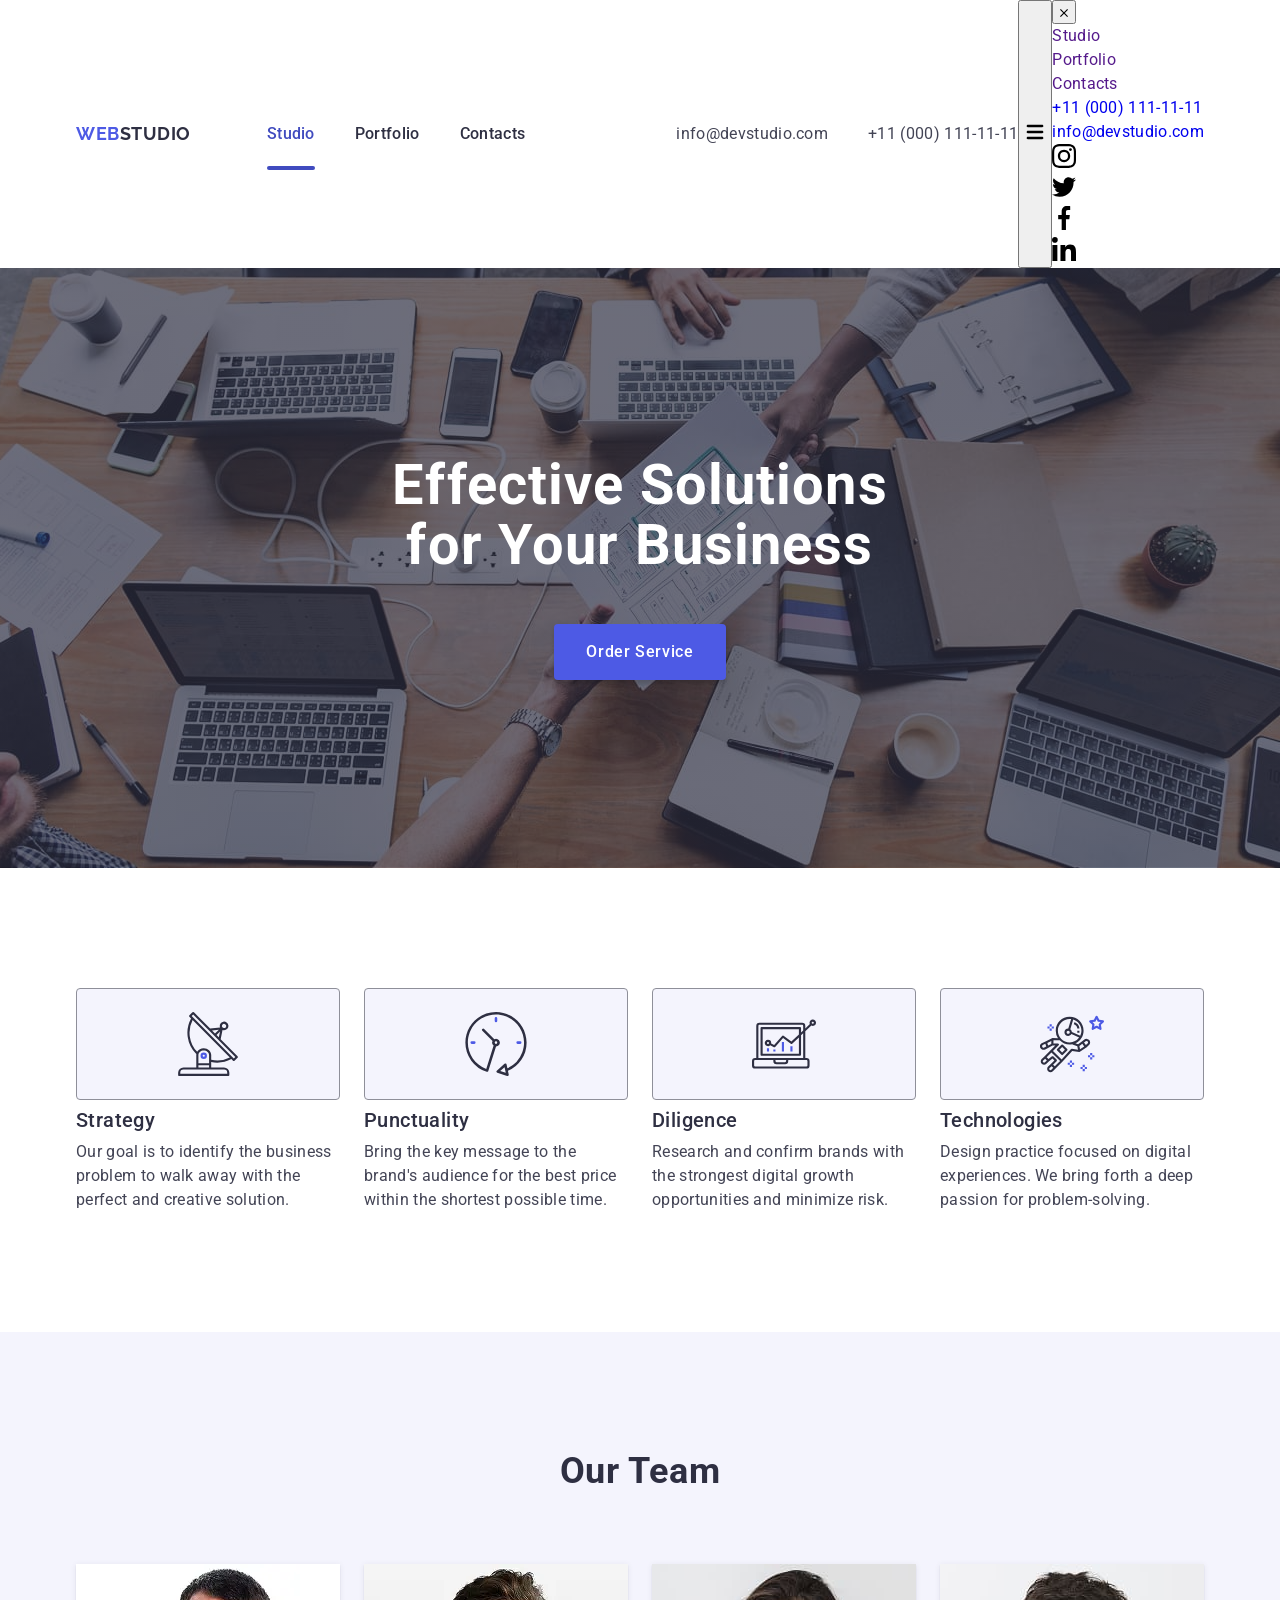
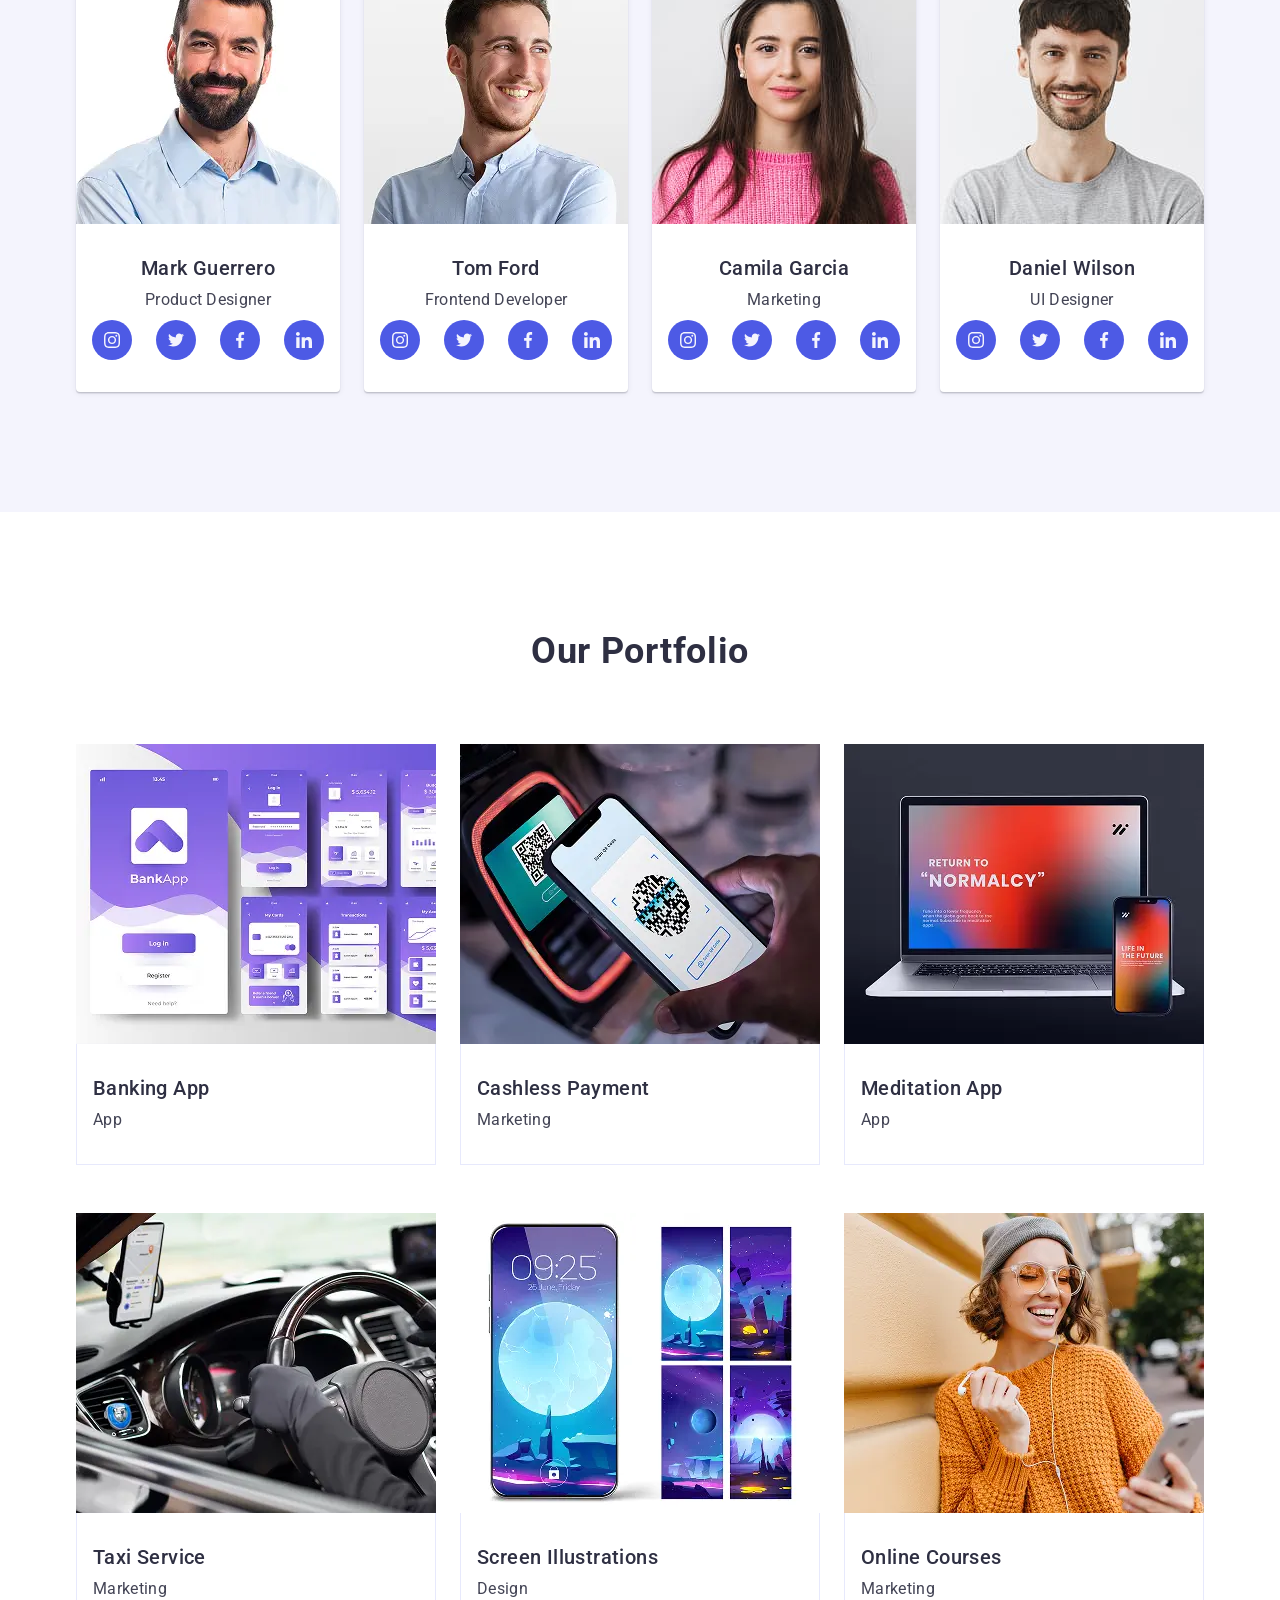
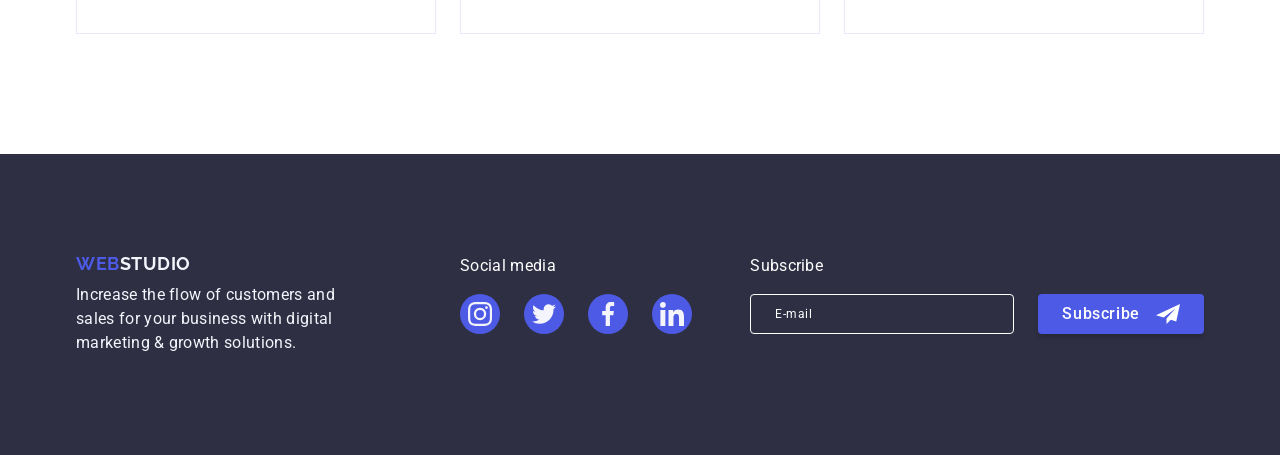
==== commit 4c18c48b: "add respotsive images, fix js for modals, add css for mobile v." ====
--- a/index.html
+++ b/index.html
@@ -56,11 +56,98 @@
             </li>
           </ul>
         </address>
+        <button class="menu-open-btn" type="button" data-menu-open>
+          <svg class="open-btn-icon" width="18" height="16">
+            <use href="./images/icons.svg#icon-hamburger"></use>
+          </svg>
+        </button>
+        <div class="mob-menu" data-menu>
+          <div class="mob-menu-list-wrap">
+            <button class="menu-close-btn" type="button" data-menu-close>
+              <svg class="close-btn-icon" width="8" height="8">
+                <use href="./images/icons.svg#icon-close"></use>
+              </svg>
+            </button>
+            <nav>
+              <ul class="mob-menu-list">
+                <li class="mob-menu-item">
+                  <a class="mob-menu-item-link current" href="">Studio</a>
+                </li>
+                <li class="mob-menu-item">
+                  <a class="mob-menu-item-link" href="">Portfolio</a>
+                </li>
+                <li class="mob-menu-item">
+                  <a class="mob-menu-item-link" href="">Contacts</a>
+                </li>
+              </ul>
+            </nav>
+          </div>
+          <div class="mob-menu-contacts-wrap">
+            <address class="mob-menu-contacts">
+              <ul class="mob-menu-contacts-list">
+                <li class="mob-menu-contacts-item">
+                  <a
+                    class="mob-menu-contacts-item-link"
+                    href="tel:+110001111111"
+                    >+11 (000) 111-11-11</a
+                  >
+                </li>
+                <li class="mob-menu-contacts-item">
+                  <a
+                    class="mob-menu-contacts-item-link"
+                    href="mailto:info@devstudio.com"
+                    >info@devstudio.com</a
+                  >
+                </li>
+              </ul>
+            </address>
+            <ul class="mob-menu-soc-list">
+              <li class="mob-menu-soc-item">
+                <a
+                  class="mob-menu-social-link"
+                  href="https://www.instagram.com/"
+                  target="_blank"
+                >
+                  <svg class="mob-menu-social-icon" width="24" height="24">
+                    <use href="./images/icons.svg#icon-instagram"></use>
+                  </svg>
+                </a>
+              </li>
+              <li class="mob-menu-soc-item">
+                <a
+                  class="mob-menu-social-link"
+                  href="https://x.com/"
+                  target="_blank"
+                  ><svg class="mob-menu-social-icon" width="24" height="24">
+                    <use href="./images/icons.svg#icon-twitter"></use></svg
+                ></a>
+              </li>
+              <li class="mob-menu-soc-item">
+                <a
+                  class="mob-menu-social-link"
+                  href="https://www.facebook.com/"
+                  target="_blank"
+                  ><svg class="mob-menu-social-icon" width="24" height="24">
+                    <use href="./images/icons.svg#icon-facebook"></use></svg
+                ></a>
+              </li>
+              <li class="mob-menu-soc-item">
+                <a
+                  class="mob-menu-social-link"
+                  href="https://www.linkedin.com/"
+                  target="_blank"
+                  ><svg class="mob-menu-social-icon" width="24" height="24">
+                    <use href="./images/icons.svg#icon-linkedin"></use></svg
+                ></a>
+              </li>
+            </ul>
+          </div>
+        </div>
       </div>
     </header>
 
     <main class="main">
-      <section class="hero-section">
+      <section class="section hero-section">
         <div class="container">
           <h1 class="hero-title">Effective Solutions for Your Business</h1>
           <button class="button" type="button" data-modal-open>
@@ -134,13 +221,41 @@
           <h2 class="team-title section-title">Our Team</h2>
           <ul class="team-list">
             <li class="team-item">
-              <img
-                class="team-image"
-                src="./images/team-1.jpg"
-                alt="Mark Guerrero"
-                width="264"
-                height="260"
-              />
+              <picture>
+                <source
+                  srcset="
+                    ./images/team-1-desctop.webp    1x,
+                    ./images/team-1-desctop@2x.webp 2x,
+                    ./images/team-1-desctop.jpg     1x,
+                    ./images/team-1-desctop@2x.jpg  2x
+                  "
+                  media="(min-width:1158px)"
+                />
+                <source
+                  srcset="
+                    ./images/team-1-tab.webp    1x,
+                    ./images/team-1-tab@2x.webp 2x,
+                    ./images/team-1-tab.jpg     1x,
+                    ./images/team-1-tab@2x.jpg  2x
+                  "
+                  media="(min-width:768px)"
+                />
+                <source
+                  srcset="
+                    ./images/team-1-mob.webp    1x,
+                    ./images/team-1-mob@2x.webp 2x,
+                    ./images/team-1-mob.jpg     1x,
+                    ./images/team-1-mob@2x.jpg  2x
+                  "
+                  media="(max-width:767px)"
+                />
+                <img
+                  src="./images/team-1-desctop.jpg"
+                  alt="Mark Guerrero"
+                  width="264"
+                  class="team-image"
+                />
+              </picture>
               <div class="team-item-content">
                 <h3 class="team-subtitle section-subtitle">Mark Guerrero</h3>
                 <p class="team-role section-text">Product Designer</p>
@@ -184,13 +299,41 @@
               </div>
             </li>
             <li class="team-item">
-              <img
-                class="team-image"
-                src="./images/team-2.jpg"
-                alt="Tom Ford"
-                width="264"
-                height="260"
-              />
+              <picture>
+                <source
+                  srcset="
+                    ./images/team-2-desctop.webp    1x,
+                    ./images/team-2-desctop@2x.webp 2x,
+                    ./images/team-2-desctop.jpg     1x,
+                    ./images/team-2-desctop@2x.jpg  2x
+                  "
+                  media="(min-width:1158px)"
+                />
+                <source
+                  srcset="
+                    ./images/team-2-tab.webp    1x,
+                    ./images/team-2-tab@2x.webp 2x,
+                    ./images/team-2-tab.jpg     1x,
+                    ./images/team-2-tab@2x.jpg  2x
+                  "
+                  media="(min-width:768px)"
+                />
+                <source
+                  srcset="
+                    ./images/team-2-mob.webp    1x,
+                    ./images/team-2-mob@2x.webp 2x,
+                    ./images/team-2-mob.jpg     1x,
+                    ./images/team-2-mob@2x.jpg  2x
+                  "
+                  media="(max-width:767px)"
+                />
+                <img
+                  class="team-image"
+                  src="./images/team-2-desctop.jpg"
+                  alt="Tom Ford"
+                  width="264"
+                />
+              </picture>
               <div class="team-item-content">
                 <h3 class="team-subtitle section-subtitle">Tom Ford</h3>
                 <p class="team-role section-text">Frontend Developer</p>
@@ -234,13 +377,41 @@
               </div>
             </li>
             <li class="team-item">
-              <img
-                class="team-image"
-                src="./images/team-3.jpg"
-                alt="Camila Garcia"
-                width="264"
-                height="260"
-              />
+              <picture>
+                <source
+                  srcset="
+                    ./images/team-3-desctop@2x.webp 2x,
+                    ./images/team-3-desctop.jpg     1x,
+                    ./images/team-3-desctop@2x.jpg  2x
+                    ./images/team-3-desctop.webp    1x,
+                  "
+                  media="(min-width:1158px)"
+                />
+                <source
+                  srcset="
+                    ./images/team-3-tab.webp    1x,
+                    ./images/team-3-tab@2x.webp 2x,
+                    ./images/team-3-tab.jpg     1x,
+                    ./images/team-3-tab@2x.jpg  2x
+                  "
+                  media="(min-width:768px)"
+                />
+                <source
+                  srcset="
+                    ./images/team-3-mob.webp    1x,
+                    ./images/team-3-mob@2x.webp 2x,
+                    ./images/team-3-mob.jpg     1x,
+                    ./images/team-3-mob@2x.jpg  2x
+                  "
+                  media="(max-width:767px)"
+                />
+                <img
+                  class="team-image"
+                  src="./images/team-3-desctop.jpg"
+                  alt="Camila Garcia"
+                  width="264"
+                />
+              </picture>
               <div class="team-item-content">
                 <h3 class="team-subtitle section-subtitle">Camila Garcia</h3>
                 <p class="team-role section-text">Marketing</p>
@@ -284,13 +455,41 @@
               </div>
             </li>
             <li class="team-item">
-              <img
-                class="team-image"
-                src="./images/team-4.jpg"
-                alt="Daniel Wilson"
-                width="264"
-                height="260"
-              />
+              <picture>
+                <source
+                  srcset="
+                    ./images/team-4-desctop@2x.webp 2x,
+                    ./images/team-4-desctop.jpg     1x,
+                    ./images/team-4-desctop@2x.jpg  2x
+                    ./images/team-4-desctop.webp    1x,
+                  "
+                  media="(min-width:1158px)"
+                />
+                <source
+                  srcset="
+                    ./images/team-4-tab.webp    1x,
+                    ./images/team-4-tab@2x.webp 2x,
+                    ./images/team-4-tab.jpg     1x,
+                    ./images/team-4-tab@2x.jpg  2x
+                  "
+                  media="(min-width:768px)"
+                />
+                <source
+                  srcset="
+                    ./images/team-4-mob.webp    1x,
+                    ./images/team-4-mob@2x.webp 2x,
+                    ./images/team-4-mob.jpg     1x,
+                    ./images/team-4-mob@2x.jpg  2x
+                  "
+                  media="(max-width:767px)"
+                />
+                <img
+                  class="team-image"
+                  src="./images/team-4-desctop.jpg"
+                  alt="Daniel Wilson"
+                  width="264"
+                />
+              </picture>
               <div class="team-item-content">
                 <h3 class="team-subtitle section-subtitle">Daniel Wilson</h3>
                 <p class="team-role section-text">UI Designer</p>
@@ -345,13 +544,41 @@
           <ul class="portfolio-list">
             <li class="portfolio-item">
               <div class="portfolio-image-wrap">
-                <img
-                  class="portfolio-image"
-                  src="./images/portfolio-1.jpg"
-                  alt="UI design of a banking app with multiple screens"
-                  width="360"
-                  height="300"
-                />
+                <picture>
+                  <source
+                    srcset="
+                      ./images/portfolio-1-desctop.webp    1x,
+                      ./images/portfolio-1-desctop@2x.webp 2x,
+                      ./images/portfolio-1-desctop.jpg     1x,
+                      ./images/portfolio-1-desctop@2x.jpg  2x
+                    "
+                    media="(min-width:1158px)"
+                  />
+                  <source
+                    srcset="
+                      ./images/portfolio-1-tab.webp    1x,
+                      ./images/portfolio-1-tab@2x.webp 2x,
+                      ./images/portfolio-1-tab.jpg     1x,
+                      ./images/portfolio-1-tab@2x.jpg  2x
+                    "
+                    media="(min-width:768px)"
+                  />
+                  <source
+                    srcset="
+                      ./images/portfolio-1-mob.webp    1x,
+                      ./images/portfolio-1-mob@2x.webp 2x,
+                      ./images/portfolio-1-mob.jpg     1x,
+                      ./images/portfolio-1-mob@2x.jpg  2x
+                    "
+                    media="(max-width:767px)"
+                  />
+                  <img
+                    class="portfolio-image"
+                    src="./images/portfolio-1-desctop.jpg"
+                    alt="UI design of a banking app with multiple screens"
+                    width="360"
+                  />
+                </picture>
                 <p class="portfolio-image-text">
                   14 Stylish and User-Friendly App Design Concepts · Task
                   Manager App · Calorie Tracker App · Exotic Fruit Ecommerce App
@@ -365,13 +592,41 @@
             </li>
             <li class="portfolio-item">
               <div class="portfolio-image-wrap">
-                <img
-                  class="portfolio-image"
-                  src="./images/portfolio-2.jpg"
-                  alt="Person scanning a QR code for payment"
-                  width="360"
-                  height="300"
-                />
+                <picture>
+                  <source
+                    srcset="
+                      ./images/portfolio-2-desctop.webp    1x,
+                      ./images/portfolio-2-desctop@2x.webp 2x,
+                      ./images/portfolio-2-desctop.jpg     1x,
+                      ./images/portfolio-2-desctop@2x.jpg  2x
+                    "
+                    media="(min-width:1158px)"
+                  />
+                  <source
+                    srcset="
+                      ./images/portfolio-2-tab.webp    1x,
+                      ./images/portfolio-2-tab@2x.webp 2x,
+                      ./images/portfolio-2-tab.jpg     1x,
+                      ./images/portfolio-2-tab@2x.jpg  2x
+                    "
+                    media="(min-width:768px)"
+                  />
+                  <source
+                    srcset="
+                      ./images/portfolio-2-mob.webp    1x,
+                      ./images/portfolio-2-mob@2x.webp 2x,
+                      ./images/portfolio-2-mob.jpg     1x,
+                      ./images/portfolio-2-mob@2x.jpg  2x
+                    "
+                    media="(max-width:767px)"
+                  />
+                  <img
+                    class="portfolio-image"
+                    src="./images/portfolio-2-desctop.jpg"
+                    alt="Person scanning a QR code for payment"
+                    width="360"
+                  />
+                </picture>
                 <p class="portfolio-image-text">
                   14 Stylish and User-Friendly App Design Concepts · Task
                   Manager App · Calorie Tracker App · Exotic Fruit Ecommerce App
@@ -387,13 +642,41 @@
             </li>
             <li class="portfolio-item">
               <div class="portfolio-image-wrap">
-                <img
-                  class="portfolio-image"
-                  src="./images/portfolio-3.jpg"
-                  alt="Laptop and phone showing a meditation app"
-                  width="360"
-                  height="300"
-                />
+                <picture>
+                  <source
+                    srcset="
+                      ./images/portfolio-3-desctop.webp    1x,
+                      ./images/portfolio-3-desctop@2x.webp 2x,
+                      ./images/portfolio-3-desctop.jpg     1x,
+                      ./images/portfolio-3-desctop@2x.jpg  2x
+                    "
+                    media="(min-width:1158px)"
+                  />
+                  <source
+                    srcset="
+                      ./images/portfolio-3-tab.webp    1x,
+                      ./images/portfolio-3-tab@2x.webp 2x,
+                      ./images/portfolio-3-tab.jpg     1x,
+                      ./images/portfolio-3-tab@2x.jpg  2x
+                    "
+                    media="(min-width:768px)"
+                  />
+                  <source
+                    srcset="
+                      ./images/portfolio-3-mob.webp    1x,
+                      ./images/portfolio-3-mob@2x.webp 2x,
+                      ./images/portfolio-3-mob.jpg     1x,
+                      ./images/portfolio-3-mob@2x.jpg  2x
+                    "
+                    media="(max-width:767px)"
+                  />
+                  <img
+                    class="portfolio-image"
+                    src="./images/portfolio-3-desctop.jpg"
+                    alt="Laptop and phone showing a meditation app"
+                    width="360"
+                  />
+                </picture>
                 <p class="portfolio-image-text">
                   14 Stylish and User-Friendly App Design Concepts · Task
                   Manager App · Calorie Tracker App · Exotic Fruit Ecommerce App
@@ -409,13 +692,41 @@
             </li>
             <li class="portfolio-item">
               <div class="portfolio-image-wrap">
-                <img
-                  class="portfolio-image"
-                  src="./images/portfolio-4.jpg"
-                  alt="Driver using a taxi service app in a car"
-                  width="360"
-                  height="300"
-                />
+                <picture>
+                  <source
+                    srcset="
+                      ./images/portfolio-4-desctop.webp    1x,
+                      ./images/portfolio-4-desctop@2x.webp 2x,
+                      ./images/portfolio-4-desctop.jpg     1x,
+                      ./images/portfolio-4-desctop@2x.jpg  2x
+                    "
+                    media="(min-width:1158px)"
+                  />
+                  <source
+                    srcset="
+                      ./images/portfolio-4-tab.webp    1x,
+                      ./images/portfolio-4-tab@2x.webp 2x,
+                      ./images/portfolio-4-tab.jpg     1x,
+                      ./images/portfolio-4-tab@2x.jpg  2x
+                    "
+                    media="(min-width:768px)"
+                  />
+                  <source
+                    srcset="
+                      ./images/portfolio-4-mob.webp    1x,
+                      ./images/portfolio-4-mob@2x.webp 2x,
+                      ./images/portfolio-4-mob.jpg     1x,
+                      ./images/portfolio-4-mob@2x.jpg  2x
+                    "
+                    media="(max-width:767px)"
+                  />
+                  <img
+                    class="portfolio-image"
+                    src="./images/portfolio-4.jpg"
+                    alt="Driver using a taxi service app in a car"
+                    width="360"
+                  />
+                </picture>
                 <p class="portfolio-image-text">
                   14 Stylish and User-Friendly App Design Concepts · Task
                   Manager App · Calorie Tracker App · Exotic Fruit Ecommerce App
@@ -431,13 +742,42 @@
             </li>
             <li class="portfolio-item">
               <div class="portfolio-image-wrap">
-                <img
-                  class="portfolio-image"
-                  src="./images/portfolio-5.jpg"
-                  alt="Futuristic mobile screen designs"
-                  width="360"
-                  height="300"
-                />
+                <picture>
+                  <source
+                    srcset="
+                      ./images/portfolio-5-desctop.webp    1x,
+                      ./images/portfolio-5-desctop@2x.webp 2x,
+                      ./images/portfolio-5-desctop.jpg     1x,
+                      ./images/portfolio-5-desctop@2x.jpg  2x
+                    "
+                    media="(min-width:1158px)"
+                  />
+                  <source
+                    srcset="
+                      ./images/portfolio-5-tab.webp    1x,
+                      ./images/portfolio-5-tab@2x.webp 2x,
+                      ./images/portfolio-5-tab.jpg     1x,
+                      ./images/portfolio-5-tab@2x.jpg  2x
+                    "
+                    media="(min-width:768px)"
+                  />
+                  <source
+                    srcset="
+                      ./images/portfolio-5-mob.webp    1x,
+                      ./images/portfolio-5-mob@2x.webp 2x,
+                      ./images/portfolio-5-mob.jpg     1x,
+                      ./images/portfolio-5-mob@2x.jpg  2x
+                    "
+                    media="(max-width:767px)"
+                  />
+                  <img
+                    class="portfolio-image"
+                    src="./images/portfolio-5-desctop.jpg"
+                    alt="Futuristic mobile screen designs"
+                    width="360"
+                    height="300"
+                  />
+                </picture>
                 <p class="portfolio-image-text">
                   14 Stylish and User-Friendly App Design Concepts · Task
                   Manager App · Calorie Tracker App · Exotic Fruit Ecommerce App
@@ -453,13 +793,41 @@
             </li>
             <li class="portfolio-item">
               <div class="portfolio-image-wrap">
-                <img
-                  class="portfolio-image"
-                  src="./images/portfolio-6.jpg"
-                  alt="Smiling woman using a smartphone"
-                  width="360"
-                  height="300"
-                />
+                <picture>
+                  <source
+                    srcset="
+                      ./images/portfolio-6-desctop.webp    1x,
+                      ./images/portfolio-6-desctop@2x.webp 2x,
+                      ./images/portfolio-6-desctop.jpg     1x,
+                      ./images/portfolio-6-desctop@2x.jpg  2x
+                    "
+                    media="(min-width:1158px)"
+                  />
+                  <source
+                    srcset="
+                      ./images/portfolio-6-tab.webp    1x,
+                      ./images/portfolio-6-tab@2x.webp 2x,
+                      ./images/portfolio-6-tab.jpg     1x,
+                      ./images/portfolio-6-tab@2x.jpg  2x
+                    "
+                    media="(min-width:768px)"
+                  />
+                  <source
+                    srcset="
+                      ./images/portfolio-6-mob.webp    1x,
+                      ./images/portfolio-6-mob@2x.webp 2x,
+                      ./images/portfolio-6-mob.jpg     1x,
+                      ./images/portfolio-6-mob@2x.jpg  2x
+                    "
+                    media="(max-width:767px)"
+                  />
+                  <img
+                    class="portfolio-image"
+                    src="./images/portfolio-6-desctop.jpg"
+                    alt="Smiling woman using a smartphone"
+                    width="360"
+                  />
+                </picture>
                 <p class="portfolio-image-text">
                   14 Stylish and User-Friendly App Design Concepts · Task
                   Manager App · Calorie Tracker App · Exotic Fruit Ecommerce App
@@ -481,7 +849,6 @@
     <footer class="footer">
       <div class="container">
         <div class="footer-container">
-          <!-- logo -->
           <a class="footer-logo" href="/"
             ><span class="logo-part">Web</span>studio</a
           >
@@ -554,6 +921,7 @@
         </div>
       </div>
     </footer>
+
     <div class="modal-backdrop" data-modal>
       <div class="modal">
         <button class="close-btn" data-modal-close>
@@ -625,15 +993,18 @@
               value="true"
             />
             <label class="modal-check-text" for="policy"
-              ><span class=""
+              ><span class="modal-checkbox"
                 ><svg class="icon-check" width="10" height="8">
-                  <use href="./images/icons.svg#icon-check"></use></svg></span
-              >I accept the terms and conditions of the&nbsp;
-              <a
-                class="policy-link"
-                href="https://goit.global/ua/privacy-policy/"
-                >Privacy Policy</a
-              >
+                  <use href="./images/icons.svg#icon-check"></use></svg
+              ></span>
+              <span>
+                I accept the terms and conditions of the
+                <a
+                  class="policy-link"
+                  href="https://goit.global/ua/privacy-policy/"
+                  >Privacy Policy</a
+                >
+              </span>
             </label>
           </div>
           <button class="modal-btn button" type="submit">Send</button>
@@ -641,5 +1012,6 @@
       </div>
     </div>
     <script src="./js/modal.js"></script>
+    <script src="./js/mob-menu.js"></script>
   </body>
 </html>
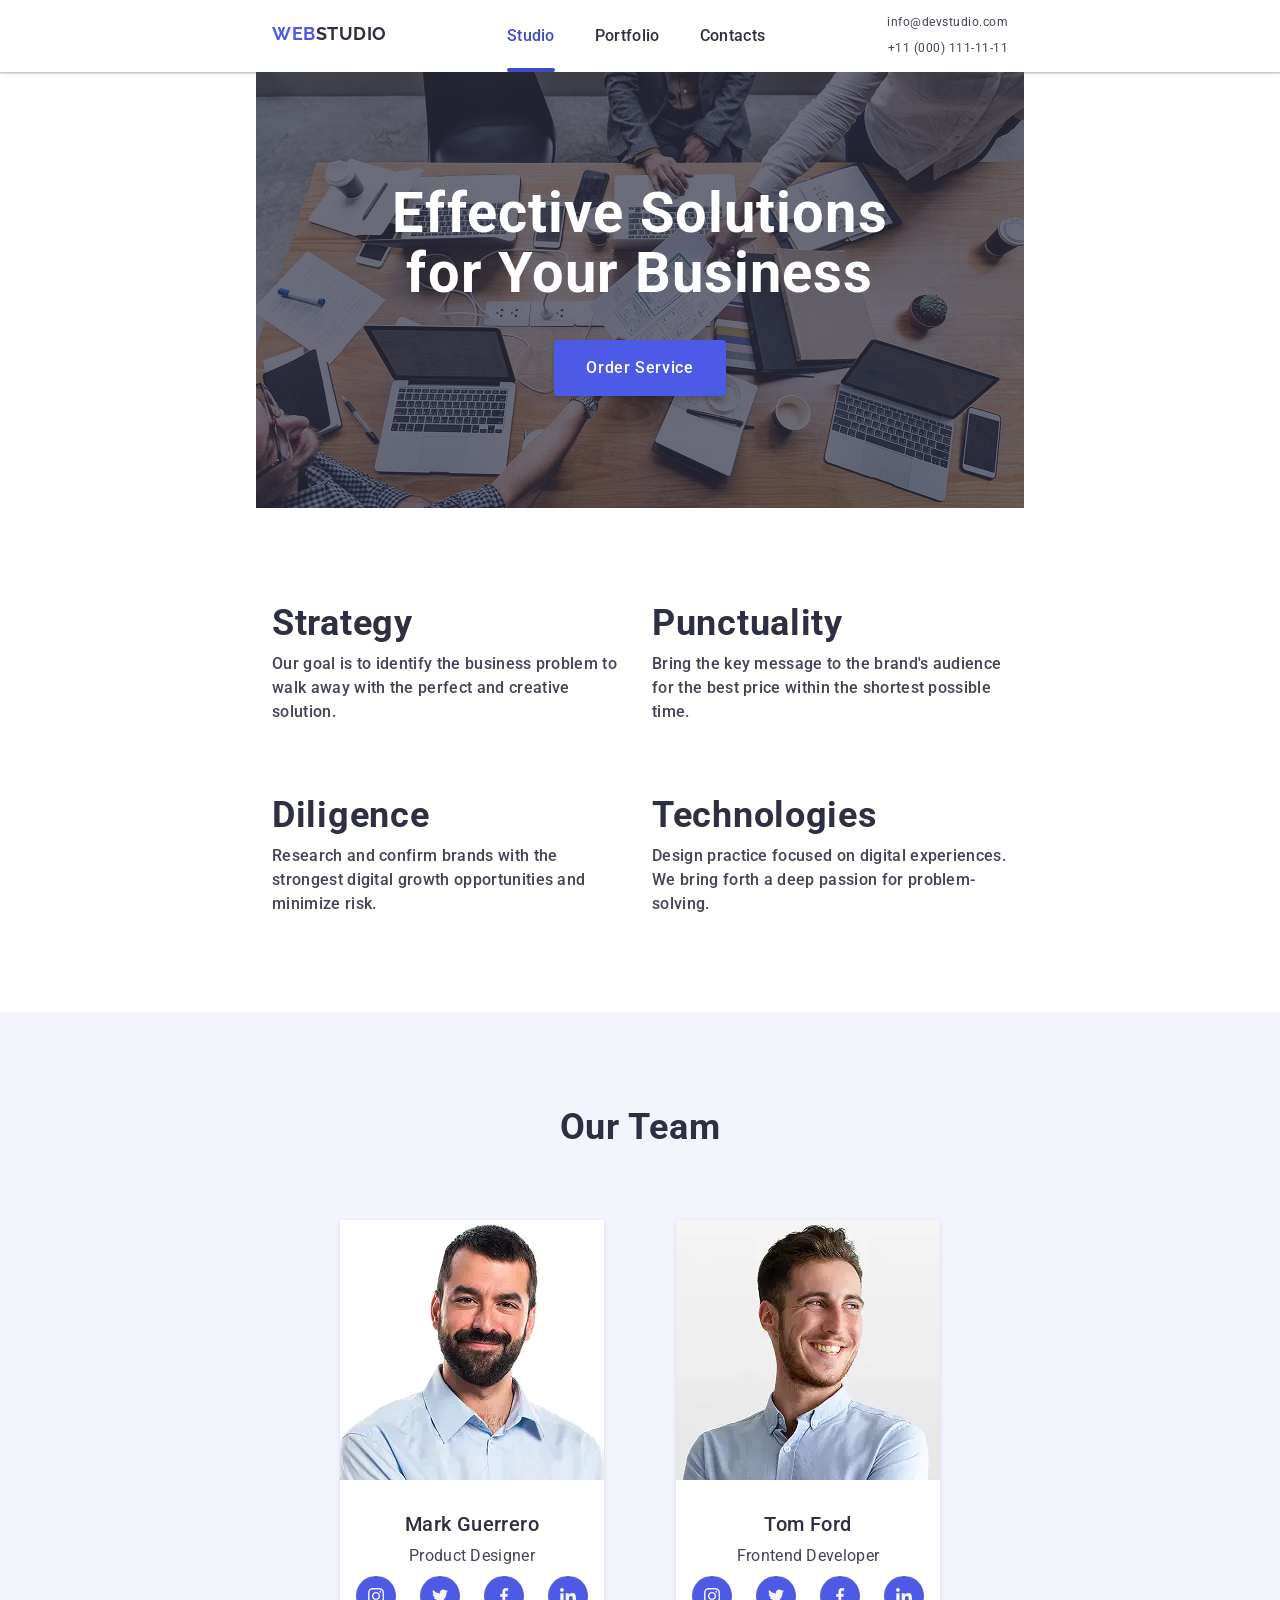
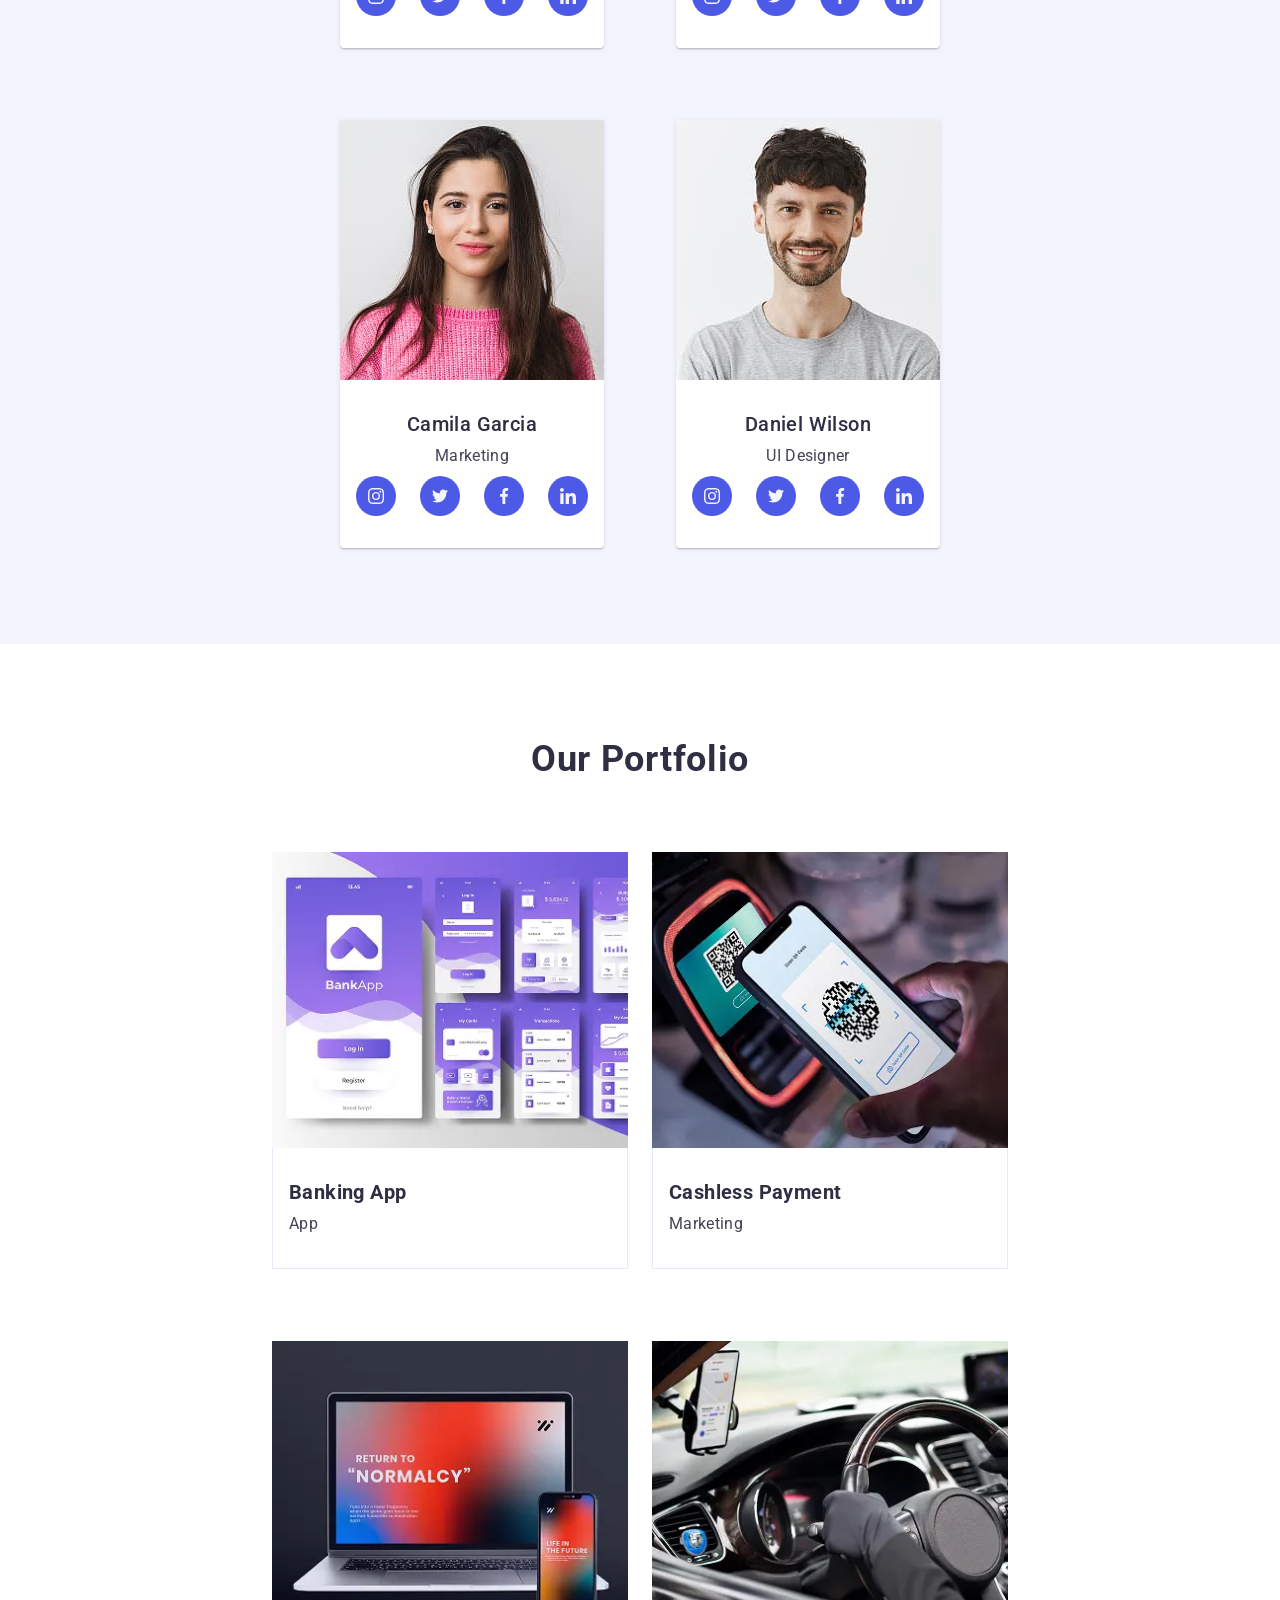
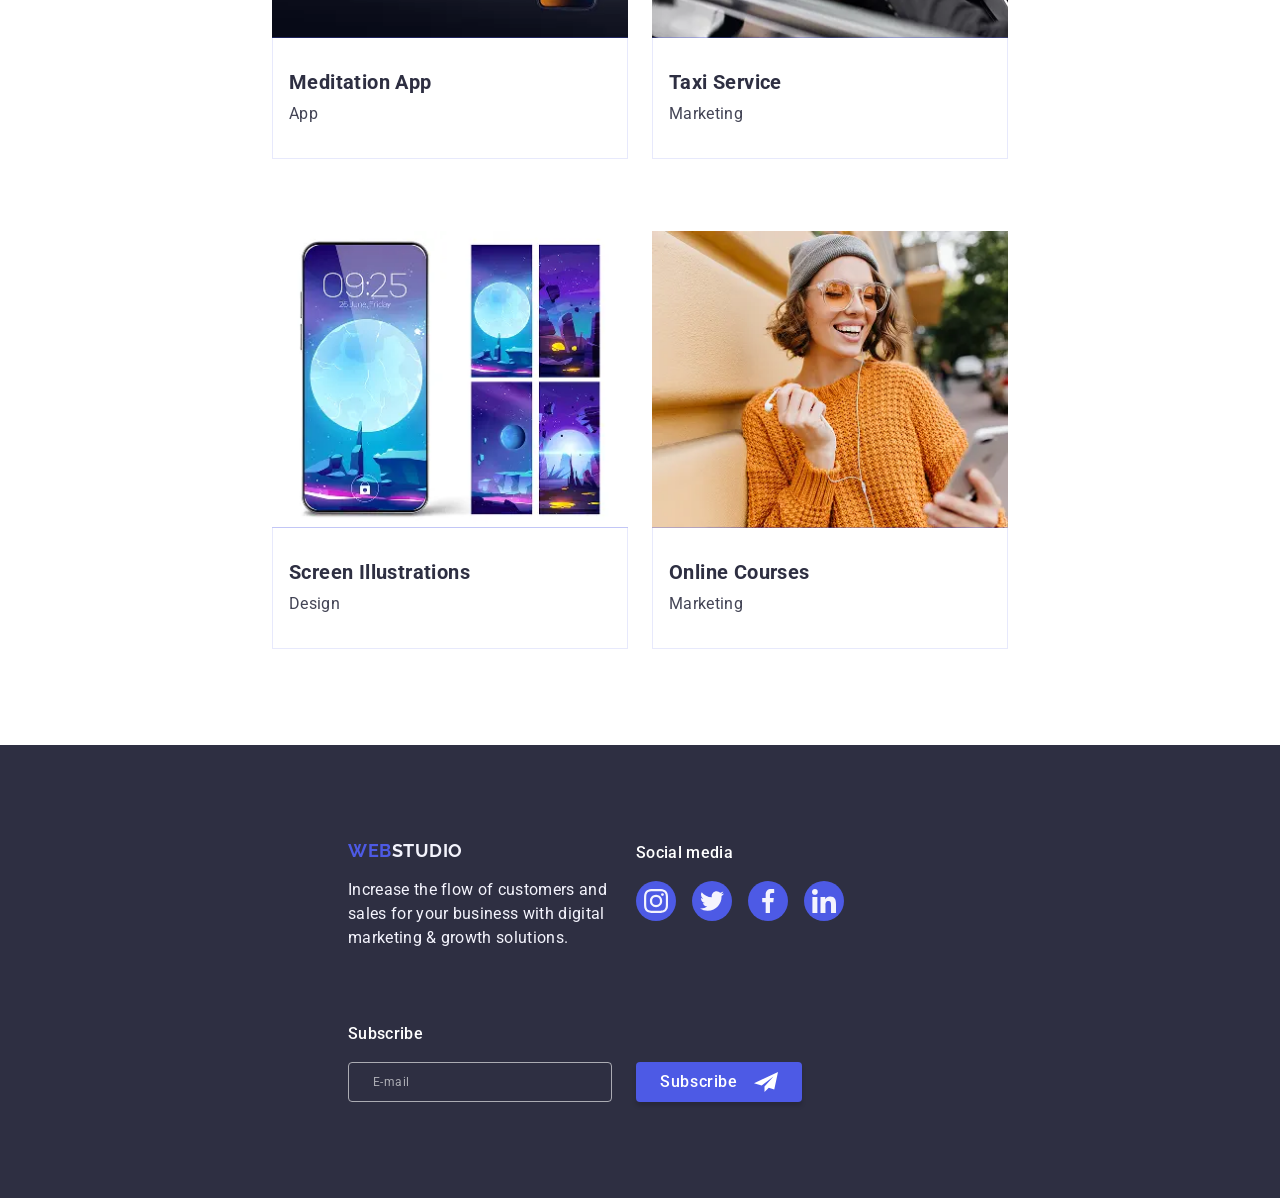
==== commit c8d8daa4: "add tablet version" ====
--- a/index.html
+++ b/index.html
@@ -859,8 +859,8 @@
         </div>
         <div class="footer-link-container">
           <p class="footer-header">Social media</p>
-          <ul class="team-soc-list">
-            <li class="team-soc-item">
+          <ul class="footer-soc-list">
+            <li class="footer-soc-item">
               <a
                 class="social-link footer-link"
                 href="https://www.instagram.com/"
@@ -871,7 +871,7 @@
                 </svg>
               </a>
             </li>
-            <li class="team-soc-item">
+            <li class="footer-soc-item">
               <a
                 class="social-link footer-link"
                 href="https://x.com/"
@@ -880,7 +880,7 @@
                   <use href="./images/icons.svg#icon-twitter"></use></svg
               ></a>
             </li>
-            <li class="team-soc-item">
+            <li class="footer-soc-item">
               <a
                 class="social-link footer-link"
                 href="https://www.facebook.com/"
@@ -889,7 +889,7 @@
                   <use href="./images/icons.svg#icon-facebook"></use></svg
               ></a>
             </li>
-            <li class="team-soc-item">
+            <li class="footer-soc-item">
               <a
                 class="social-link footer-link"
                 href="https://www.linkedin.com/"
@@ -923,7 +923,7 @@
     </footer>
 
     <div class="modal-backdrop" data-modal>
-      <div class="modal">
+      <div class="modal" tabindex="-1">
         <button class="close-btn" data-modal-close>
           <svg class="close-btn-icon" width="8" height="8">
             <use href="./images/icons.svg#icon-close"></use>
--- a/css/styles.css
+++ b/css/styles.css
@@ -2,16 +2,15 @@
   font-size: 16px;
   line-height: 1.5;
   letter-spacing: 0.02em;
-  color: #2e2f42;
+  color: #434455;
   background-color: #fff;
   font-family: Roboto, sans-serif;
 }
 
 ul {
   list-style-type: none;
-  margin-bottom: 0;
-  margin-top: 0;
-  padding-left: 0;
+  margin: 0;
+  padding: 0;
 }
 
 a {
@@ -35,6 +34,16 @@
 img {
   display: block;
   max-width: 100%;
+  height: auto;
+}
+/* picture {
+  flex-shrink: 0;
+  max-width: 100%;
+} */
+
+.no-scroll {
+  overflow: hidden;
+  height: 100vh;
 }
 
 .hidden {
@@ -42,20 +51,24 @@
   width: 1px;
   height: 1px;
   margin: -1px;
+  border: 0;
   padding: 0;
-  border: 0;
+
+  white-space: nowrap;
+  clip-path: inset(100%);
+  clip: rect(0 0 0 0);
   overflow: hidden;
-  clip: rect(0 0 0 0);
 }
 
 .container {
+  width: 100%;
+  max-width: 320px;
+  padding: 0 16px;
   margin: 0 auto;
-  padding: 0 15px;
-  max-width: 1158px;
 }
 
 .section {
-  padding: 120px 0;
+  padding: 96px 0;
 }
 
 .logo,
@@ -74,25 +87,22 @@
 }
 
 .section-title {
+  color: #2e2f42;
   font-size: 36px;
   font-weight: 700;
   line-height: 1.11;
   letter-spacing: 0.02em;
   text-align: center;
-  margin-bottom: 72px;
 }
 
 .section-subtitle {
   font-size: 20px;
-  font-weight: 500;
   line-height: 1.2;
   letter-spacing: 0.02em;
+  color: #2e2f42;
 }
 
 .section-text {
-  line-height: 1.5;
-  letter-spacing: 0.02em;
-  color: #434455;
 }
 
 /* --------------------HEADER-------------------- */
@@ -103,120 +113,201 @@
 
 .header .container {
   display: flex;
-}
-
-.navigation {
-  display: flex;
+  justify-content: space-between;
   align-items: center;
-  gap: 76px;
 }
 
 .logo {
-  padding: 24px 0;
+  display: block;
+  padding: 16px 0;
 }
 
 .navigation-list {
-  display: flex;
+  display: none;
+}
+
+.navigation-item {
+}
+
+.contacts {
+  display: none;
+}
+
+.contacts-item {
+}
+
+/*  */
+.header .menu-open-btn {
+  padding: 0;
+  width: 24px;
+  height: 24px;
+  border: none;
+  display: flex;
+  justify-content: center;
+  align-items: center;
+  background-color: transparent;
+}
+.open-btn-icon {
+  fill: #2f2f37;
+}
+
+/* --------------------MOB-MENU-------------------- */
+
+.mob-menu {
+  width: 100%;
+  height: 100%;
+  background-color: #fff;
+  position: fixed;
+  top: 0;
+  left: 0;
+  z-index: 1;
+  padding: 24px 24px 40px 16px;
+  display: flex;
+  flex-direction: column;
+  justify-content: space-between;
+  opacity: 0;
+  pointer-events: none;
+  visibility: hidden;
+}
+
+.mob-menu.is-open {
+  opacity: 1;
+  pointer-events: auto;
+  visibility: visible;
+}
+
+.mob-menu-list-wrap {
+  display: flex;
+  flex-direction: column;
+  gap: 24px;
+}
+
+.mob-menu .menu-close-btn {
+  padding: 0;
+  width: 24px;
+  height: 24px;
+  border: 1px solid rgba(46, 47, 66, 0.1);
+  border-radius: 50%;
+  background-color: #e7e9fc;
+  display: flex;
+  justify-content: center;
+  align-items: center;
+  align-self: flex-end;
+}
+
+.mob-menu-list {
+  display: flex;
+  flex-direction: column;
   gap: 40px;
 }
-
-.navigation-item {
-}
-
-.navigation-item-link {
-  display: block;
-  padding: 24px 0;
-  font-weight: 500;
+.mob-menu-item {
+}
+.mob-menu-item-link {
+  font-weight: 700;
+  font-size: 36px;
+  line-height: 1.11;
+  letter-spacing: 0.02em;
   color: #2e2f42;
-  transition: color 250ms cubic-bezier(0.4, 0, 0.2, 1);
-}
-
-.navigation-item-link.current {
-  position: relative;
+}
+
+.mob-menu-item-link.current {
   color: #404bbf;
 }
 
-.navigation-item-link.current::after {
-  position: absolute;
-  bottom: 0;
-  left: 0;
-  width: 100%;
-  height: 4px;
-  border-radius: 2px;
-  transition: transform 250ms cubic-bezier(0.4, 0, 0.2, 1);
-  transform: scale(1, 1);
-  background-color: #404bbf;
-  content: "";
-}
-
-.navigation-item-link:hover.current::after {
-  transform: scale(0.3, 0.5);
-}
-
-.contacts {
-  display: flex;
+.mob-menu-contacts-wrap {
+}
+.mob-menu-contacts {
+  min-width: 100%;
+  margin-bottom: 48px;
+}
+.mob-menu-contacts-list {
+  max-width: 100%;
+}
+
+.mob-menu-contacts-item {
+  margin-bottom: 24px;
+}
+.mob-menu-contacts-item-link {
+  font-size: 20px;
+  line-height: 1.2;
+  color: #434455;
+}
+.mob-menu-contacts-item:first-child .mob-menu-contacts-item-link {
+  color: #4d5ae5;
+}
+
+.mob-menu-soc-list {
+  display: flex;
+  gap: 40px;
+  @media (max-width: 320px) {
+    gap: calc(40px - (320px - 100vw) * 0.33);
+  }
+}
+.mob-menu-soc-item {
+}
+.mob-menu-social-link {
+  width: 40px;
+  height: 40px;
+  background-color: #4d5ae5;
+  border-radius: 50%;
+  display: flex;
+  justify-content: center;
   align-items: center;
-  margin-left: auto;
-}
-
-.contacts-list {
-  display: flex;
-  gap: 40px;
-}
-
-.contacts-item {
-}
-
-.contacts-item-link {
-  display: block;
-  padding: 24px 0;
-  font-size: 16px;
-  line-height: 1.5;
-  letter-spacing: 0.02em;
-  color: #434455;
-  transition: color 250ms cubic-bezier(0.4, 0, 0.2, 1);
-}
-
-.navigation-item-link:hover,
-.navigation-item-link:focus,
-.contacts-item-link:hover,
-.contacts-item-link:focus {
-  color: #404bbf;
-}
-
+}
+.mob-menu-social-icon {
+  fill: #f4f4fd;
+}
 /* --------------------HERO-------------------- */
-
-.main {
-}
-
 .hero-section {
   margin: 0 auto;
-  padding: 188px 0;
+  padding: 72px 0;
+  background-color: #2e2f42;
   text-align: center;
-  background-color: #2e2f42;
   background-image: linear-gradient(rgb(46 47 66 / 70%), rgb(46 47 66 / 70%)),
-    url("../images/people-office.jpg");
+    url("../images/people-office-mob.jpg");
   background-position: center;
   background-repeat: no-repeat;
   background-size: cover;
-  max-width: 1440px;
-}
+  max-width: 428px;
+  min-height: 432px;
+}
+
+@media screen and (min-resolution: 2x), (-webkit-min-device-pixel-ratio: 2) {
+  .hero-section {
+    background-image: linear-gradient(rgb(46 47 66 / 70%), rgb(46 47 66 / 70%)),
+      url(../images/people-office-mob@2x.jpg);
+  }
+}
+
+@media screen and (min-width: 428px) {
+  .hero-section {
+    max-width: 768px;
+    background-image: linear-gradient(rgb(46 47 66 / 70%), rgb(46 47 66 / 70%)),
+      url("../images/people-office-tab.jpg");
+  }
+}
+/*
+@media screen and (min-width: 1158px) {
+  .hero-section {
+    padding: 188px 0;
+    background-image: linear-gradient(rgb(46 47 66 / 70%), rgb(46 47 66 / 70%)),
+      url("../images/people-office-desctop.jpg");
+  }
+} */
 
 .hero-title {
-  width: 496px;
-  font-size: 56px;
+  max-width: 216px;
   font-weight: 700;
-  line-height: 1.07;
+  font-size: 36px;
+  line-height: 1.11;
   letter-spacing: 0.02em;
   color: #fff;
-  margin-bottom: 48px;
-  margin-left: auto;
-  margin-right: auto;
-}
-
+  margin: 0 auto;
+  margin-bottom: 72px;
+}
 .button {
-  padding: 16px 32px;
   font-weight: 500;
+  font-size: 16px;
   line-height: 1.5;
   letter-spacing: 0.04em;
   color: #fff;
@@ -226,6 +317,7 @@
   box-shadow: 0 4px 4px 0 rgb(0 0 0 / 15%);
   transition: background 250ms cubic-bezier(0.4, 0, 0.2, 1);
   cursor: pointer;
+  padding: 16px 32px;
 }
 
 .button:hover,
@@ -243,15 +335,17 @@
 
 .description-list {
   display: flex;
-  gap: 24px;
+  flex-wrap: wrap;
+  row-gap: 72px;
 }
 
 .description-item {
-  width: calc((100% - 24px * 3) / 4);
+  flex-basis: 100%;
 }
 
 .description-ico-wrap {
-  display: flex;
+  /* display: flex; */
+  display: none;
   width: 264px;
   height: 112px;
   background: #f4f4fd;
@@ -266,28 +360,39 @@
 }
 
 .description-subtitle {
+  font-weight: 700;
+  font-size: 36px;
+  line-height: 1.11;
+  letter-spacing: 0.02em;
+  text-align: center;
+  color: #2e2f42;
+
   margin-bottom: 8px;
 }
 
 .description-item-text {
-}
-
+  font-weight: 500;
+}
 /* --------------------TEAM-------------------- */
 
 .team-section {
-  background: #f4f4fd;
+  background-color: #f4f4fd;
 }
 
 .team-title {
+  margin-bottom: 72px;
 }
 
 .team-list {
   display: flex;
-  gap: 24px;
+  justify-content: center;
+  flex-wrap: wrap;
+  gap: 72px;
 }
 
 .team-item {
-  width: calc((100% - 24px * 3) / 4);
+  /* width: calc((100% - 24px * 3) / 4); */
+  max-width: 264px;
   background: #fff;
   border-radius: 0 0 4px 4px;
   box-shadow: 0 2px 1px 0 rgb(46 47 66 / 8%), 0 1px 1px 0 rgb(46 47 66 / 16%),
@@ -303,6 +408,9 @@
 }
 
 .team-subtitle {
+  font-weight: 500;
+  font-size: 20px;
+  line-height: 1.2;
   margin-bottom: 8px;
 }
 
@@ -310,12 +418,18 @@
   margin-bottom: 8px;
 }
 
+.footer-soc-list,
 .team-soc-list {
   display: flex;
   gap: 24px;
   justify-content: center;
-}
-
+
+  @media (max-width: 320px) {
+    gap: calc(24px - (320px - 100vw) * 0.33);
+  }
+}
+
+.footer-soc-item,
 .team-soc-item {
 }
 
@@ -345,6 +459,7 @@
 }
 
 .portfolio-title {
+  margin-bottom: 72px;
 }
 
 .portfolio-list {
@@ -355,7 +470,8 @@
 
 .portfolio-item {
   transition: box-shadow 250ms cubic-bezier(0.4, 0, 0.2, 1);
-  flex-basis: calc((100% - 48px) / 3);
+  /* flex-basis: calc((100% - 48px) / 3); */
+  flex-basis: 100%;
 }
 
 .portfolio-item:hover,
@@ -408,33 +524,40 @@
 
 .footer .container {
   display: flex;
-  align-items: flex-start;
+  /* align-items: flex-start; */
+  flex-wrap: wrap;
+  gap: 72px;
+  justify-content: center;
+  text-align: center;
 }
 
 .footer-container {
-  margin-right: 120px;
+  /* margin-right: 120px; */
 }
 
 .footer {
-  padding: 100px 0;
+  padding: 96px 0;
   background: #2e2f42;
 }
 
 .footer-logo {
   display: block;
+
   color: #f4f4fd;
-  margin-bottom: 8px;
+  margin-bottom: 16px;
 }
 
 .footer-text {
   width: 264px;
   color: #f4f4fd;
+  text-align: start;
 }
 
 .footer-link-container {
 }
 
 .footer-header {
+  font-weight: 500;
   font-size: 16px;
   line-height: 1.5;
   letter-spacing: 0.02em;
@@ -447,13 +570,15 @@
   background-color: #31d0aa;
 }
 
-.footer-form-container {
+/* .footer-form-container {
   margin-left: auto;
-}
+} */
 
 .footer-form {
   display: flex;
-  gap: 24px;
+  flex-wrap: wrap;
+  gap: 16px;
+  justify-content: center;
 }
 
 .footer-input {
@@ -467,6 +592,7 @@
   line-height: 2;
   letter-spacing: 0.04em;
   color: #fff;
+  opacity: 0.6;
   padding: 8px 24px;
   transition: border-color 250ms cubic-bezier(0.4, 0, 0.2, 1);
 }
@@ -525,14 +651,16 @@
   position: absolute;
   top: 50%;
   left: 50%;
-  width: 408px;
+  min-width: 288px;
+  max-width: 90%;
+  max-height: 80%;
+  overflow-y: auto;
   background: #fcfcfc;
   border-radius: 4px;
   box-shadow: 0 1px 1px 0 rgb(0 0 0 / 14%), 0 1px 3px 0 rgb(0 0 0 / 12%),
     0 2px 1px 0 rgb(0 0 0 / 20%);
   transition: transform 250ms cubic-bezier(0.4, 0, 0.2, 1);
   transform: translate(-50%, -50%);
-  min-height: 584px;
 }
 
 .modal-backdrop:not(.is-open) .modal {
@@ -569,7 +697,7 @@
 }
 
 .modal-form {
-  margin: 72px 24px 24px;
+  padding: 72px 16px 24px;
 }
 
 .form-title {
@@ -589,7 +717,7 @@
 .form-field label {
   font-size: 12px;
   font-weight: 400;
-  line-height: 1.16667;
+  line-height: 1.16;
   letter-spacing: 0.04em;
   color: #8e8f99;
   margin-bottom: 4px;
@@ -660,7 +788,7 @@
   padding-bottom: 24px;
 }
 
-.modal-check:checked + .modal-check-text span {
+.modal-check:checked + .modal-check-text .modal-checkbox {
   background-color: #404bbf;
   fill: #f4f4fd;
   border: none;
@@ -678,9 +806,9 @@
   align-items: center;
 }
 
-.modal-check-text span {
-  width: 16px;
-  height: 16px;
+.modal-checkbox {
+  min-width: 16px;
+  min-height: 16px;
   border-radius: 2px;
   border: 1px solid rgba(46, 47, 66, 0.4);
   display: flex;
@@ -706,3 +834,177 @@
   display: block;
   margin: 0 auto;
 }
+/* --------------------TABLET-------------------- */
+
+@media screen and (min-width: 768px) {
+  .container {
+    max-width: 768px;
+  }
+
+  /* --------------------HEADER-------------------- */
+
+  .logo {
+    padding: 24px 0;
+  }
+
+  .navigation {
+    display: flex;
+    /* align-items: center; */
+    gap: 120px;
+  }
+
+  .navigation-list {
+    display: flex;
+    gap: 40px;
+  }
+
+  .navigation-item-link {
+    display: block;
+    padding: 24px 0;
+    font-weight: 500;
+    color: #2e2f42;
+    transition: color 250ms cubic-bezier(0.4, 0, 0.2, 1);
+  }
+
+  .navigation-item-link:hover,
+  .navigation-item-link:focus,
+  .contacts-item-link:hover,
+  .contacts-item-link:focus {
+    color: #404bbf;
+  }
+
+  .navigation-item-link.current {
+    position: relative;
+    color: #404bbf;
+  }
+
+  .navigation-item-link.current::after {
+    position: absolute;
+    bottom: 0;
+    left: 0;
+    width: 100%;
+    height: 4px;
+    border-radius: 2px;
+    transition: transform 250ms cubic-bezier(0.4, 0, 0.2, 1);
+    transform: scale(1, 1);
+    background-color: #404bbf;
+    content: "";
+  }
+
+  .navigation-item-link:hover.current::after {
+    transform: scale(0.3, 0.5);
+  }
+
+  .contacts {
+    display: block;
+    /* align-items: center; */
+    margin-left: auto;
+  }
+
+  .contacts-list {
+    /* display: flex; */
+    /* flex-wrap: wrap; */
+    /* gap: 12px; */
+    /* justify-content: flex-end; */
+    padding: 10px 0;
+    text-align: end;
+  }
+
+  .contacts-item-link {
+    display: block;
+    padding: 6px 0;
+    /* padding: 24px 0;
+    font-size: 16px;
+    line-height: 1.5;
+    letter-spacing: 0.02em; */
+    font-size: 12px;
+    line-height: 1.16;
+    letter-spacing: 0.04em;
+    color: #434455;
+    transition: color 250ms cubic-bezier(0.4, 0, 0.2, 1);
+  }
+
+  .header .menu-open-btn {
+    display: none;
+  }
+
+  .mob-menu {
+    display: none;
+  }
+
+  /* --------------------HERO-------------------- */
+
+  .hero-section {
+    padding: 112px 0;
+    background-image: linear-gradient(rgb(46 47 66 / 70%), rgb(46 47 66 / 70%)),
+      url("../images/people-office-tab.jpg");
+    max-width: 768px;
+    min-height: 436px;
+  }
+
+  @media screen and (min-resolution: 2x), (-webkit-min-device-pixel-ratio: 2) {
+    .hero-section {
+      background-image: linear-gradient(
+          rgb(46 47 66 / 70%),
+          rgb(46 47 66 / 70%)
+        ),
+        url(../images/people-office-tab@2x.jpg);
+    }
+  }
+
+  .hero-title {
+    max-width: 496px;
+    font-size: 56px;
+    line-height: 1.07;
+    margin-bottom: 36px;
+  }
+
+  /* --------------------DESCRIPTION-------------------- */
+
+  .description-list {
+    column-gap: 24px;
+  }
+
+  .description-item {
+    flex-basis: calc((100% - 24px) / 2);
+  }
+
+  .description-subtitle {
+    text-align: left;
+  }
+  /* --------------------TEAM-------------------- */
+
+  /* --------------------PORTFOLIO-------------------- */
+  .portfolio-list {
+    row-gap: 72px;
+  }
+
+  .portfolio-item {
+    flex-basis: calc((100% - 24px) / 2);
+  }
+
+  /* --------------------FOOTER-------------------- */
+
+  .footer .container {
+    gap: 72px 24px;
+    justify-content: flex-start;
+    text-align: start;
+    padding-left: 92px;
+  }
+
+  .footer-form {
+    gap: 24px;
+  }
+
+  .footer-soc-list {
+    gap: 16px;
+  }
+
+  /* --------------------MODAL-------------------- */
+
+  .modal {
+    min-width: 408px;
+    max-width: none;
+    max-height: 80%;
+  }
+}
